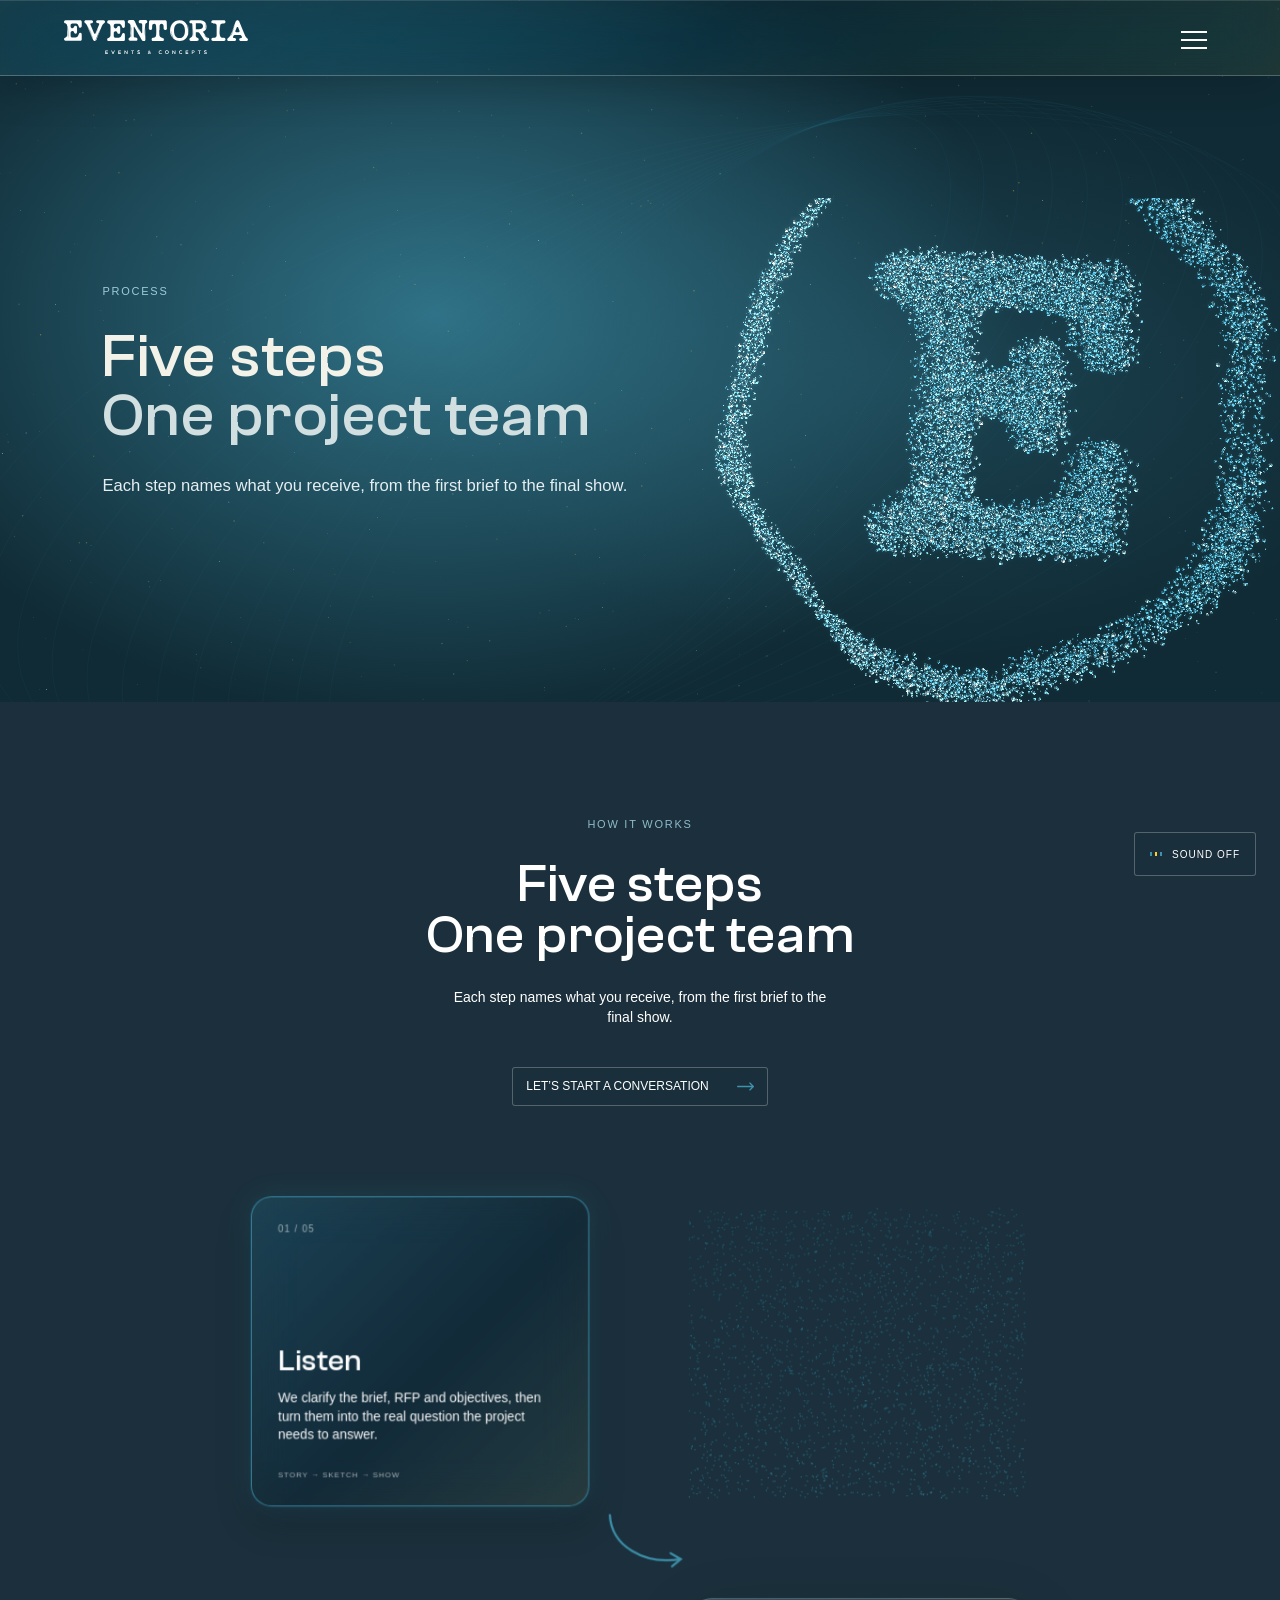
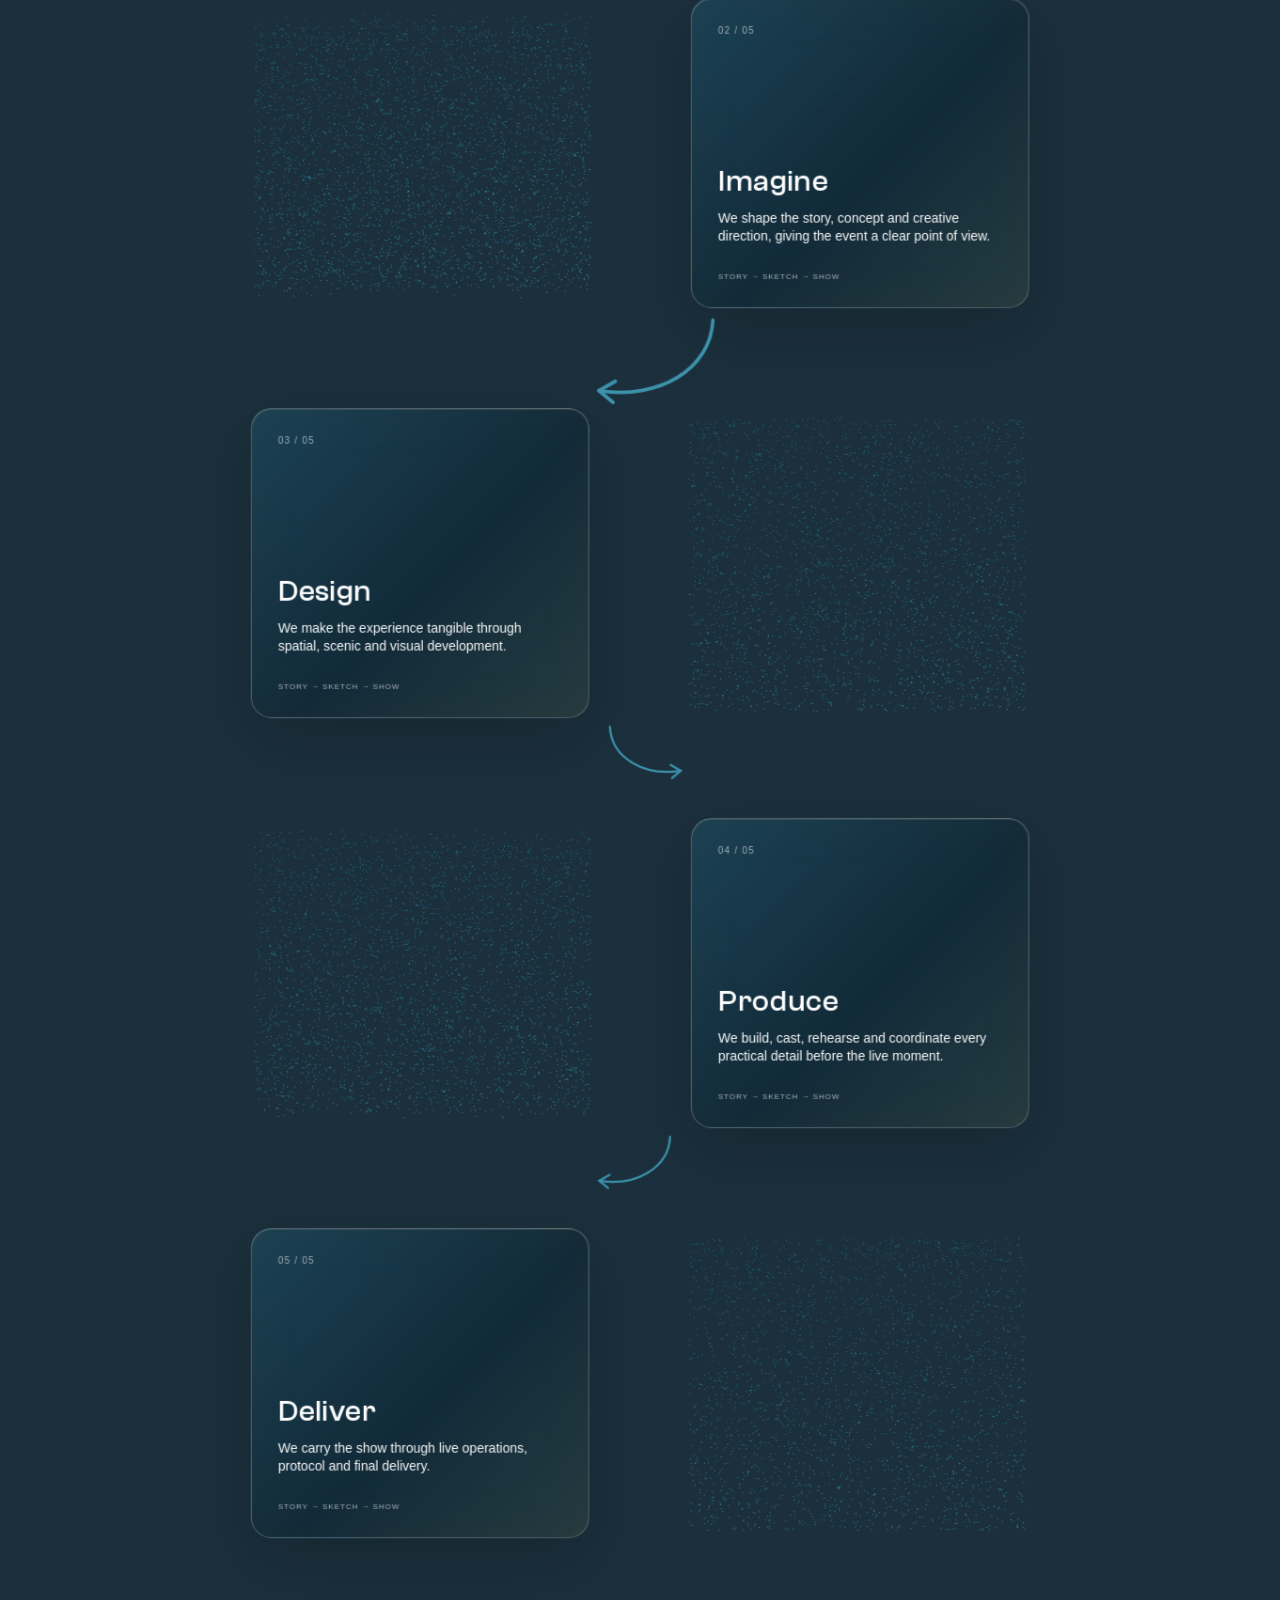
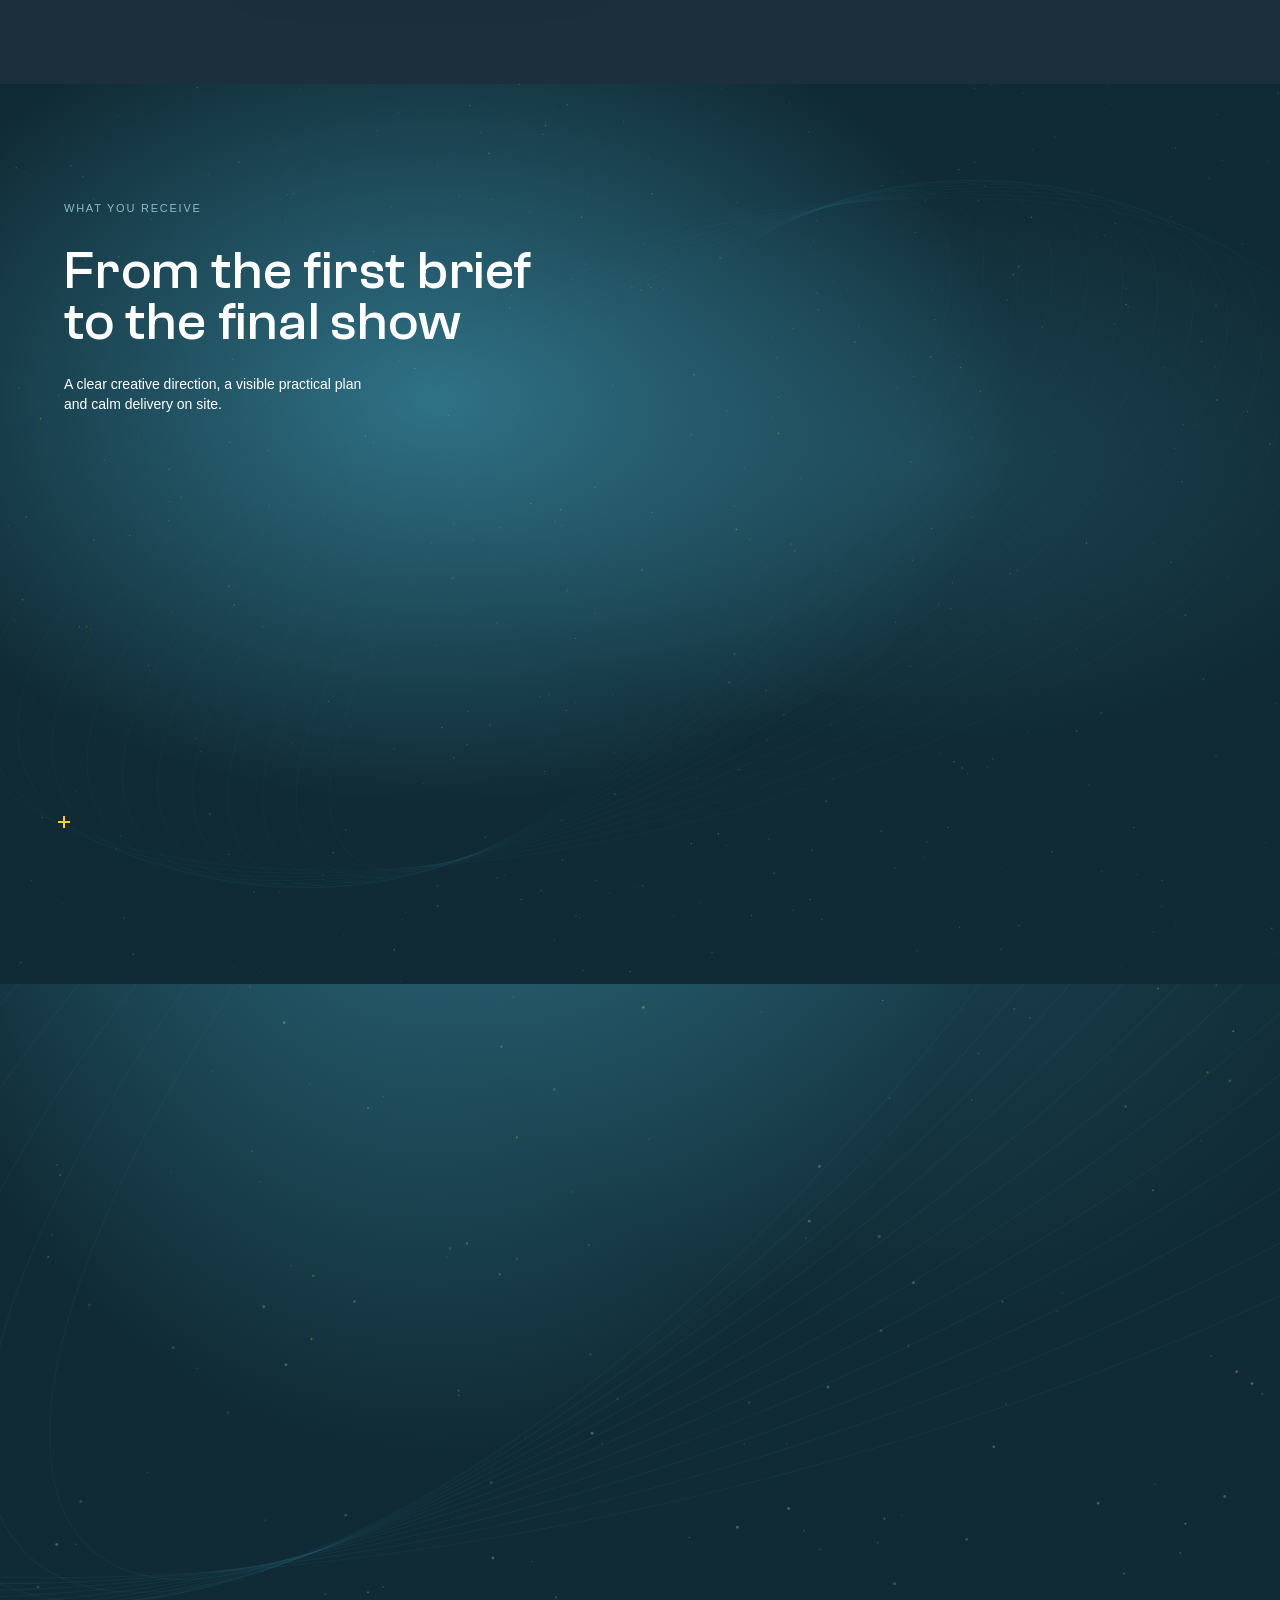
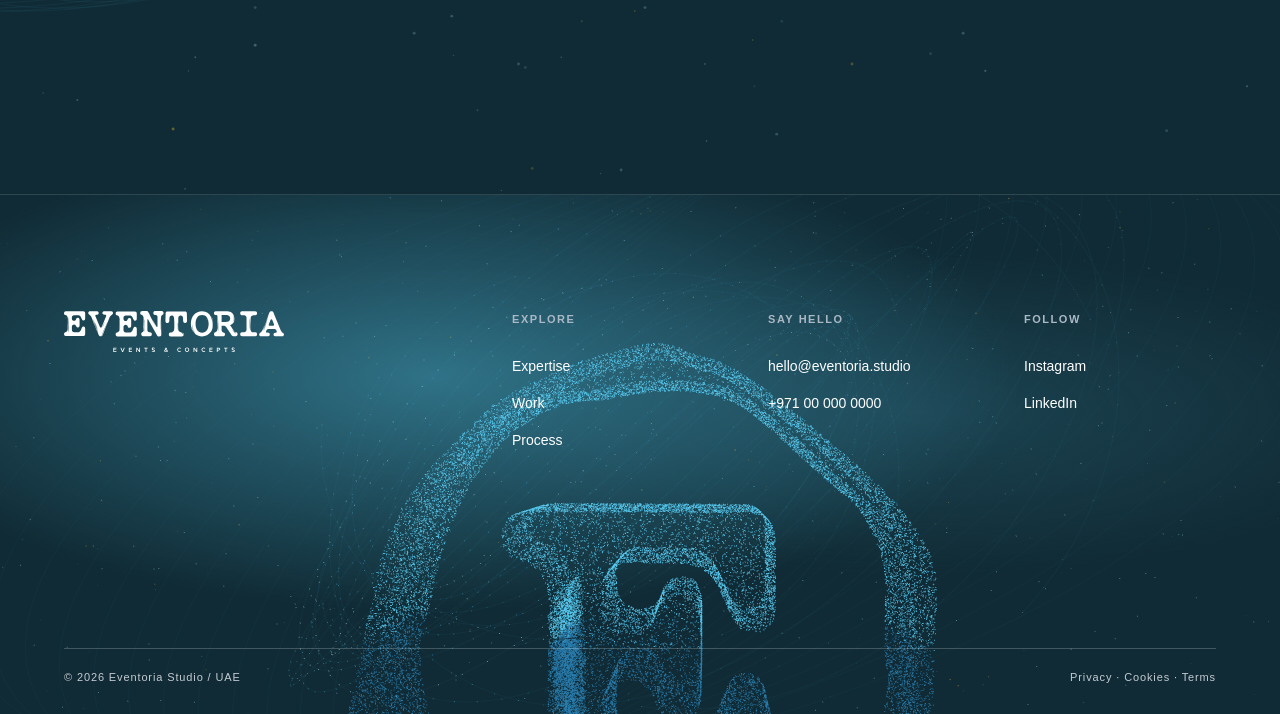
==== concept-b/Process.html @ d647ffb6 "Publish Eventoria Concept B with interactive Process particles" ====
<!doctype html>
<html lang="en">
<head>
<meta charset="utf-8"><meta name="viewport" content="width=device-width,initial-scale=1,viewport-fit=cover">
<meta name="theme-color" content="#102b35"><title>Process — Eventoria</title>
<link rel="icon" href="assets/eventoria-logo.svg"><link rel="stylesheet" href="styles.css?v=process-particles-13"><link rel="stylesheet" href="typography.css?v=55"><link rel="stylesheet" href="core.css?v=80"><link rel="stylesheet" href="responsive.css?v=80">
</head>
<body class="process-page">
<header class="sticky-header is-visible" aria-label="Site header"><a class="process-header-brand" href="index.html" aria-label="Eventoria home"><img src="assets/eventoria-wordmark.svg" alt="Eventoria — Events &amp; Concepts"></a><button class="menu-toggle" type="button" aria-expanded="false" aria-controls="full-menu" aria-label="Open menu"><span class="menu-icon" aria-hidden="true"><i></i><i></i><i></i></span></button></header>
<div class="full-menu" id="full-menu" role="dialog" aria-modal="true" aria-label="Main navigation" inert><nav class="menu-list" aria-label="Main navigation"><a href="Work.html">Work <span>◆</span></a><a href="Expertise.html">Expertise <span>◆</span></a><a href="Process.html" aria-current="page">Process <span>◆</span></a><a href="About.html">About <span>◆</span></a></nav><a class="menu-contact" href="Contact.html">Start an enquiry</a><span class="menu-signoff">EVENTORIA / EVENTS &amp; CONCEPTS</span></div>
<main>
<section class="process-page-hero" aria-labelledby="process-page-title"><canvas id="field" aria-hidden="true"></canvas><div class="process-page-hero-inner"><p class="process-page-eyebrow">PROCESS</p><h1 id="process-page-title">Five steps.<br><em>One project team.</em></h1><p class="process-page-lead">Each step names what you receive, from the first brief to the final show.</p></div></section>
<section class="process-page-steps process-section" id="process" aria-labelledby="process-title"><div class="process-stage"><div class="process-overlay" aria-hidden="true"></div><header class="process-intro"><p class="process-eyebrow">HOW IT WORKS</p><h2 id="process-title">Five steps.<br>One project team.</h2><p class="process-description">Each step names what you receive, from the first brief to the final show.</p><a href="index.html#contact">Let’s start a conversation <span aria-hidden="true">↗</span></a></header><ol class="process-cards"><li class="process-card"><div class="process-card-top"><span class="process-symbol process-symbol--listen" aria-hidden="true"></span><span class="process-number">01 / 05</span></div><h3>Listen</h3><p>We clarify the brief, RFP and objectives, then turn them into the real question the project needs to answer.</p><span class="process-card-foot">STORY → SKETCH → SHOW</span></li><li class="process-card"><div class="process-card-top"><span class="process-symbol process-symbol--imagine" aria-hidden="true"></span><span class="process-number">02 / 05</span></div><h3>Imagine</h3><p>We shape the story, concept and creative direction, giving the event a clear point of view.</p><span class="process-card-foot">STORY → SKETCH → SHOW</span></li><li class="process-card"><div class="process-card-top"><span class="process-symbol process-symbol--design" aria-hidden="true"></span><span class="process-number">03 / 05</span></div><h3>Design</h3><p>We make the experience tangible through spatial, scenic and visual development.</p><span class="process-card-foot">STORY → SKETCH → SHOW</span></li><li class="process-card"><div class="process-card-top"><span class="process-symbol process-symbol--produce" aria-hidden="true"></span><span class="process-number">04 / 05</span></div><h3>Produce</h3><p>We build, cast, rehearse and coordinate every practical detail before the live moment.</p><span class="process-card-foot">STORY → SKETCH → SHOW</span></li><li class="process-card"><div class="process-card-top"><span class="process-symbol process-symbol--deliver" aria-hidden="true"></span><span class="process-number">05 / 05</span></div><h3>Deliver</h3><p>We carry the show through live operations, protocol and final delivery.</p><span class="process-card-foot">STORY → SKETCH → SHOW</span></li></ol><div class="process-progress" aria-hidden="true"><span></span></div></div></section>
<section class="receive-section" id="deliverables" aria-labelledby="receive-title"><div class="receive-stage"><header class="receive-header"><p class="receive-label">WHAT YOU RECEIVE</p><div><h2 id="receive-title">From the first brief<br>to the final show.</h2><p class="receive-summary">A clear creative direction, a visible practical plan<br>and calm delivery on site.</p></div></header><ol class="receive-steps"><li class="receive-step"><p class="receive-number">STEP — 01 <span>DIRECTION</span></p><h3><span class="receive-icon receive-icon--direction" aria-hidden="true"></span>Clear creative direction</h3><p class="receive-copy">Every decision has a reason, rooted in the occasion and the audience.</p><div class="receive-line" aria-hidden="true"><span class="receive-start">+</span><span class="receive-rule"></span><span class="receive-follow">+</span></div></li><li class="receive-step"><p class="receive-number">STEP — 02 <span>PRODUCTION PLAN</span></p><h3><span class="receive-icon receive-icon--plan" aria-hidden="true"></span>Visible practical plan</h3><p class="receive-copy">The creative and operational details stay connected, from sketch to show.</p><div class="receive-line" aria-hidden="true"><span class="receive-start">+</span><span class="receive-rule"></span><span class="receive-follow">+</span></div></li><li class="receive-step"><p class="receive-number">STEP — 03 <span>LIVE DELIVERY</span></p><h3><span class="receive-icon receive-icon--delivery" aria-hidden="true"></span>Calm on-site delivery</h3><p class="receive-copy">One team carries the work through the live moment and final cue.</p><div class="receive-line" aria-hidden="true"><span class="receive-start">+</span><span class="receive-rule"></span><span class="receive-follow">+</span></div></li></ol></div></section>
</main>
<footer class="site-footer process-page-footer" id="footer"><div class="footer-scene" aria-hidden="true"></div><div class="footer-grid"><a class="footer-brand" href="index.html" aria-label="Eventoria home"><img src="assets/eventoria-wordmark.svg" alt="Eventoria — Events &amp; Concepts"></a><div class="footer-column"><h2>EXPLORE</h2><a href="Expertise.html">Expertise</a><a href="Work.html">Work</a><a href="Process.html" aria-current="page">Process</a></div><div class="footer-column"><h2>SAY HELLO</h2><a href="mailto:hello@eventoria.studio">hello@eventoria.studio</a><span>+971 00 000 0000</span></div><div class="footer-column"><h2>FOLLOW</h2><span>Instagram ↗</span><span>LinkedIn ↗</span></div></div><div class="footer-bottom"><span>© 2026 Eventoria Studio / UAE</span><span>Privacy · Cookies · Terms</span></div></footer>
<script src="script.js?v=process-1"></script><script src="hero.js?v=inner-banner-3"></script><script type="module" src="report.js?v=20261112-0927"></script><script src="receive.js?v=process-page-1"></script><script src="contact-dropdown.js?v=4"></script>
<button class="sound-toggle" type="button" aria-pressed="false" aria-label="Turn sound on"><span class="sound-bars" aria-hidden="true"><i></i><i></i><i></i></span><span class="sound-label">SOUND OFF</span></button>
<audio id="ambient-audio" src="assets/audio/emotion-main.mp3" loop preload="none"></audio>
<script src="audio.js?v=inner-20261102-1"></script>
<script src="process.js?v=timeline-1"></script><script src="process-particles.js?v=6"></script>
<script src="banner-titles.js?v=1"></script>
</body></html>
---- concept-b/styles.css ----
*{box-sizing:border-box}html,body{margin:0;background:#000;color:#eeefeb}body{font-family:'Courier New',monospace}.hero{height:100svh;min-height:580px;position:relative;overflow:hidden;background:#000}#field{position:absolute;inset:0;width:100%;height:100%;pointer-events:none}.identity{position:absolute;left:0;right:0;top:50%;transform:translateY(-50%);text-align:center;pointer-events:none}h1{margin:0;line-height:0}h1 img{width:min(76vw,1050px);height:auto;max-width:90vw;object-fit:contain} .identity p{margin:44px 20px 0;font-size:12px;font-weight:400;letter-spacing:.38em;color:#a9adab}.hero-bottom{position:absolute;bottom:7%;left:0;right:0;text-align:center}nav{display:flex;gap:10px;justify-content:center}nav a{border:1px solid #363b3c;border-radius:3px;padding:11px 14px;font-size:10px;line-height:1.2;color:#999c9b;text-decoration:none;transition:border-color .2s,color .2s,background .2s}nav a span{margin-left:8px}nav a:hover,nav a:focus-visible{border-color:#56bec6;color:#f4fffe;background:#0b1e20;outline:none}.proof{font-size:10px;color:#888d8d;margin:23px 0 8px}.cursor{animation:blink 1.2s step-end infinite}.scroll{display:inline-block;font:28px/1 monospace;color:#45c4d2;text-decoration:none;animation:down 2s ease-in-out infinite}@keyframes blink{50%{opacity:0}}@keyframes down{50%{transform:translateY(5px)}}@media(max-width:600px){.hero{min-height:550px}.identity{top:45%}.identity p{font-size:9px;letter-spacing:.25em;margin-top:32px}.hero-bottom{bottom:9%}nav{gap:8px}nav a{font-size:9px;padding:11px 10px}.proof{font-size:9px}}@media(prefers-reduced-motion:reduce){.cursor,.scroll{animation:none}}

/* Stage the identity and controls after the particle mark begins to assemble. */
body:not(.is-ready) .identity,body:not(.is-ready) .hero-bottom{opacity:0}
.is-ready h1 img{animation:logo-reveal 1.1s .35s cubic-bezier(.22,1,.36,1) both}
.is-ready .identity p{animation:copy-reveal .65s 1s ease both}
.is-ready .hero-bottom nav{animation:copy-reveal .65s 1.3s ease both}
.is-ready .proof{animation:copy-reveal .65s 1.5s ease both}
.is-ready .scroll{opacity:0;animation:copy-reveal .55s 1.65s ease forwards,down 2s 2.2s ease-in-out infinite}
@keyframes logo-reveal{from{opacity:0;filter:blur(14px);transform:translateY(28px) scale(.94);clip-path:inset(0 0 100% 0)}to{opacity:1;filter:blur(0);transform:translateY(0) scale(1);clip-path:inset(0)}}
@keyframes copy-reveal{from{opacity:0;transform:translateY(14px)}to{opacity:1;transform:translateY(0)}}
@media(prefers-reduced-motion:reduce){.is-ready h1 img,.is-ready .identity p,.is-ready .hero-bottom nav,.is-ready .proof,.is-ready .scroll{animation:none;opacity:1}}

/* Separate vector layers retain the original lockup and reveal in sequence. */
.brand-lockup{position:relative;width:min(76vw,1050px);max-width:90vw;aspect-ratio:157.99 / 28.99;margin:0 auto}
.brand-lockup img{position:absolute;inset:0;width:100%;height:100%;max-width:none}
.is-ready .brand-name{animation:logo-reveal 1.1s 3.2s cubic-bezier(.22,1,.36,1) both}
.is-ready .brand-tagline{animation:copy-reveal .75s 4.5s ease both}
@media(prefers-reduced-motion:reduce){.is-ready .brand-name,.is-ready .brand-tagline{animation:none;opacity:1}}

html{scroll-behavior:smooth}body{isolation:isolate}#field{position:fixed;z-index:-1;height:100svh}.hero{background:transparent}
.about-section{position:relative;min-height:100svh;padding:clamp(72px,10vh,130px) max(6vw,24px) 48px;isolation:isolate;scroll-margin-top:0}
.about-section::before{content:'';position:absolute;inset:0;z-index:-1;background:linear-gradient(90deg,rgba(0,0,0,.72),rgba(0,0,0,.38) 70%,rgba(0,0,0,.25))}
.about-content{max-width:1180px;margin:0 auto}.about-eyebrow{font:11px/1.5 'Courier New',monospace;color:#3e92ac;letter-spacing:.2em;margin:0 0 24px}
.about-section h2{font:600 clamp(48px,6.2vw,100px)/1.02 Arial,sans-serif;letter-spacing:-.055em;margin:0 0 28px;color:#fff}.about-emphasis{color:rgb(var(--reveal-tone,125),var(--reveal-tone,125),var(--reveal-tone,125))}
.about-description{max-width:660px;color:#b4b4b4;font:clamp(14px,1.25vw,19px)/1.6 'Courier New',monospace;margin:0 0 28px}
.about-actions{display:flex;flex-wrap:wrap;gap:12px;margin-bottom:48px}.about-actions a{display:inline-flex;gap:24px;align-items:center;border:1px solid #454545;border-radius:3px;color:#fff;text-decoration:none;font:12px/1.3 'Courier New',monospace;padding:14px 18px}.about-actions a:first-child{background:#3e92ac;border-color:#3e92ac}.about-actions a:hover,.about-actions a:focus-visible{border-color:#ffcc33;outline:2px solid #ffcc33;outline-offset:3px}
.about-details{display:grid;grid-template-columns:repeat(3,1fr);max-width:980px;border-top:1px solid #ffffff26;padding-top:25px;margin:0;gap:24px}.about-details dt{color:#3e92ac;font:10px/1.5 'Courier New',monospace;letter-spacing:.18em;margin-bottom:12px}.about-details dd{margin:0;color:#fff;font:500 clamp(17px,1.65vw,26px)/1.2 Arial,sans-serif}.about-details div:first-child dd::before{content:'';display:inline-block;width:6px;height:6px;background:#ffcc33;border-radius:50%;margin-right:10px;vertical-align:middle}.about-footnote{max-width:980px;display:flex;justify-content:space-between;gap:24px;margin-top:44px;color:#858585;font:10px/1.5 'Courier New',monospace;letter-spacing:.15em}
.about-content{opacity:0;transform:translateY(30px);transition:opacity .8s ease,transform 1s cubic-bezier(.22,1,.36,1)}.about-section.is-visible .about-content{opacity:1;transform:none}
@media(max-width:600px){.about-section{padding-top:72px;padding-bottom:40px}.about-section h2{font-size:clamp(42px,10.8vw,64px)}.about-description{font-size:14px}.about-details{grid-template-columns:1fr;gap:24px}.about-actions{margin-bottom:36px}.about-footnote{font-size:9px;letter-spacing:.06em}}
@media(prefers-reduced-motion:reduce){html{scroll-behavior:auto}.about-content{opacity:1;transform:none;transition:none}}

/* Reference transition: section glide, repeatable staged entrances, fixed particle field. */
html{scroll-behavior:auto}.about-content{opacity:1;transform:none;transition:none}.about-emphasis{color:rgba(255,255,255,.45)}
.about-intro{opacity:0;transform:translateY(18px);transition:opacity .7s cubic-bezier(.22,1,.36,1),transform .7s cubic-bezier(.22,1,.36,1)}
.about-details{opacity:0;transform:translateY(16px);transition:opacity .6s .12s cubic-bezier(.22,1,.36,1),transform .6s .12s cubic-bezier(.22,1,.36,1)}
.about-intro.is-in-view,.about-details.is-in-view{opacity:1;transform:none}
@media(prefers-reduced-motion:reduce){.about-intro,.about-details{opacity:1;transform:none;transition:none}.identity{filter:none!important}}

@font-face{font-family:Clash;src:url('assets/ClashGrotesk-Regular.ttf') format('truetype');font-weight:400;font-display:swap}
.approach-section{position:relative;z-index:1;background:#0e0e0d;color:#fafafa;padding:100px 24px 140px;overflow:hidden;font-family:Clash,Arial,sans-serif}
.approach-section::before{content:'';position:absolute;top:0;left:50%;height:600px;width:1px;background:#ffffff1c;pointer-events:none}
.approach-heading{position:relative;text-align:center;max-width:1000px;margin:0 auto 46px}.approach-eyebrow{font:10px/1.5 'Courier New',monospace;letter-spacing:.2em;color:#a5a5a5;margin:0 0 34px}.approach-heading h2{font:400 clamp(50px,6vw,110px)/1.02 Clash,Arial,sans-serif;letter-spacing:-.04em;margin:0 auto 30px}.approach-lead{max-width:780px;margin:0 auto;font:400 clamp(16px,1.35vw,21px)/1.5 Clash,Arial,sans-serif}.approach-cross{position:absolute;top:40%;font:14px/1 monospace}.approach-cross-left{left:0}.approach-cross-right{right:0}
.approach-visual{position:relative;width:min(100%,780px);margin:0 auto;overflow:hidden;background:#161616}.approach-visual img{display:block;width:100%;height:auto;aspect-ratio:1/1;object-fit:cover;object-position:center;transform:scale(1.04);transition:transform 1.4s cubic-bezier(.22,1,.36,1)}.approach-visual.is-in-view img{transform:scale(1)}
.approach-caption{position:relative;max-width:780px;margin:24px auto 0}.approach-caption p{max-width:580px;font:400 clamp(19px,1.65vw,26px)/1.35 Clash,Arial,sans-serif;margin:0 0 30px}.approach-caption a{display:inline-flex;gap:40px;align-items:center;border:1px solid #747474;padding:14px 20px;color:#fff;text-decoration:none;font:13px/1.3 Clash,Arial,sans-serif;transition:background .2s,border-color .2s}.approach-caption a:hover,.approach-caption a:focus-visible{background:#3e92ac;border-color:#3e92ac;outline-offset:4px}
.approach-reveal{opacity:0;translate:0 24px;transition:opacity .8s ease,translate 1s cubic-bezier(.22,1,.36,1)}.approach-reveal.is-in-view{opacity:1;translate:0 0}
@media(max-width:600px){.approach-section{padding:72px 22px 90px}.approach-heading h2{font-size:clamp(42px,9vw,58px)}.approach-cross{display:none}.approach-eyebrow{font-size:9px}.approach-visual img{aspect-ratio:4/5}.approach-caption p{font-size:20px}.approach-heading{margin-bottom:32px}}
@media(prefers-reduced-motion:reduce){.approach-reveal{opacity:1;translate:none;transition:none}.approach-visual img{transform:none;transition:none}}

/* Scroll-led disciplines, with a growing image aperture on entry. */
.expertise-section{position:relative;z-index:1;background:#f4f3df;color:#101b25;padding:110px 5vw 32px;font-family:Clash,Arial,sans-serif}
.expertise-heading{text-align:center;max-width:1000px;margin:auto;opacity:0;transform:translateY(35px);transition:opacity .8s,transform 1s cubic-bezier(.22,1,.36,1)}
.expertise-heading.is-visible{opacity:1;transform:none}
.expertise-heading>p:first-child{font:11px monospace;letter-spacing:.16em;margin:0 0 22px}
.expertise-heading h2{font:500 clamp(44px,4.4vw,76px)/1.02 Clash,Arial,sans-serif;letter-spacing:-.045em;margin:0}
.expertise-summary{font:16px/1.5 Arial,sans-serif;margin:26px 0 0}
.expertise-track{height:340vh;position:relative}
.expertise-sticky{height:100vh;position:sticky;top:0;display:grid;grid-template-columns:1fr 2.15fr 1.15fr;gap:5vw;align-items:center;max-width:1600px;margin:auto;padding:70px 0;box-sizing:border-box}
.expertise-nav{display:flex;flex-direction:column;align-items:flex-start;padding-left:32px;gap:0}
.expertise-nav button{position:relative;border:0;background:none;padding:8px 0;color:inherit;opacity:.3;font:500 clamp(20px,1.6vw,28px)/1.15 Clash,Arial,sans-serif;text-align:left;cursor:pointer;transition:opacity .3s,transform .8s;transform:translateY(22px)}
.expertise-nav button[aria-pressed="true"],.expertise-nav button:hover{opacity:1}
.expertise-nav button[aria-pressed="true"]:before{content:'';width:9px;height:9px;border-radius:50%;background:currentColor;position:absolute;left:-26px;top:50%;transform:translateY(-50%)}
.expertise-nav button:focus-visible{outline:2px solid #3e92ac;outline-offset:5px}
.expertise-images{height:100%;max-height:calc(100vh - 140px);width:100%;border-radius:16px;overflow:hidden;position:relative;transform:scale(var(--image-scale,.3));will-change:transform}
.expertise-images img{position:absolute;inset:0;width:100%;height:100%;object-fit:cover;opacity:0}
.expertise-images img:first-child{transform:scale(var(--image-inverse,3.3333))}
.expertise-images img.is-active{opacity:1}
.expertise-details{display:grid;align-items:center;opacity:0;transition:opacity .7s}
.expertise-panel{grid-area:1/1;visibility:hidden;pointer-events:none}
.expertise-panel.is-active{visibility:visible;pointer-events:auto}
.discipline-number{display:block;font:11px monospace;letter-spacing:.1em;margin-bottom:20px}
.expertise-panel h3{font:500 clamp(25px,2.1vw,36px)/1.08 Clash,Arial,sans-serif;letter-spacing:-.025em;margin:0 0 20px}
.expertise-panel p{font:15px/1.45 Arial,sans-serif;margin:0}
.expertise-panel ul{list-style:none;padding:0;margin:28px 0 0;font:12px/1.5 Arial,sans-serif}
.expertise-panel li{padding:12px 0;border-top:1px solid #ffcc33}
.expertise-panel li:last-child{border-bottom:1px solid #ffcc33}
.expertise-sticky.is-entered .expertise-nav button{transform:none}
.expertise-sticky.is-entered .expertise-details{opacity:1}
.expertise-sticky.is-entered .expertise-panel.is-active{animation:discipline-enter .7s cubic-bezier(.22,1,.36,1) both}
@keyframes discipline-enter{from{opacity:0;transform:translateY(24px)}to{opacity:1;transform:none}}
@media(max-width:760px){.expertise-section{padding:70px 22px 20px}.expertise-summary br{display:none}.expertise-summary{font-size:14px}.expertise-track{height:280svh}.expertise-sticky{height:100svh;padding:25px 0;grid-template-columns:1fr 1.9fr;grid-template-rows:minmax(200px,43svh) 1fr;gap:24px 20px;align-content:center}.expertise-images{grid-column:1/-1;grid-row:1;max-height:43svh;width:78%;justify-self:center}.expertise-nav{grid-column:1;grid-row:2;padding-left:15px;align-self:start}.expertise-nav button{font-size:19px;padding:8px 0}.expertise-nav button[aria-pressed="true"]:before{left:-15px;width:6px;height:6px}.expertise-details{grid-column:2;grid-row:2;align-self:start}.discipline-number{margin-bottom:10px;font-size:9px}.expertise-panel h3{font-size:23px;margin-bottom:12px}.expertise-panel p{font-size:12px}.expertise-panel ul{font-size:10px;margin-top:14px}.expertise-panel li{padding:7px 0}}
@media(prefers-reduced-motion:reduce){.expertise-heading,.expertise-nav button,.expertise-details{transition:none}.expertise-sticky.is-entered .expertise-panel.is-active{animation:none}.expertise-images,.expertise-images img:first-child{transform:none}}

/* Standalone Expertise page. */
.expertise-page{background:#102b35;color:#f5f5f0;font-family:Clash,Arial,sans-serif}
.expertise-page .sticky-header{opacity:1;pointer-events:auto;transform:none;background:linear-gradient(135deg,rgba(62,146,172,.18),rgba(16,29,36,.28) 55%,rgba(255,204,51,.07));border-bottom:1px solid rgba(255,255,255,.24)}
.expertise-page .expertise-page-hero-copy{z-index:1}
.expertise-header-brand{position:absolute;left:5vw;top:20px;width:184px;line-height:0}
.expertise-header-brand img{display:block;width:100%;height:auto;filter:brightness(0) invert(1)}
.expertise-header-links{display:flex;align-items:center;gap:28px;height:100%;margin-left:calc(5vw + 210px)}
.expertise-header-links a{color:#fff;text-decoration:none;font:12px/1 Arial,sans-serif;letter-spacing:.08em;text-transform:uppercase;opacity:.78;transition:opacity .2s,color .2s}
.expertise-header-links a:hover,.expertise-header-links a:focus-visible,.expertise-header-links a[aria-current="page"]{color:#ffcc33;opacity:1}
.expertise-header-links a:focus-visible{outline:2px solid #ffcc33;outline-offset:5px}
.expertise-page-hero{position:relative;min-height:100svh;padding:calc(var(--section-clearance) + 9vh) 8vw 10vh;display:flex;align-items:center;overflow:hidden;background:linear-gradient(110deg,rgba(16,43,53,.96),rgba(16,43,53,.58)),url('assets/brand-atmosphere.svg') center/cover no-repeat}
body.expertise-page #field{position:absolute!important;inset:0!important;z-index:1!important;width:100%!important;height:100%!important;display:block!important;pointer-events:none;mix-blend-mode:normal}
body.about-page .about-beliefs-process #beliefs-field{position:absolute;inset:0;z-index:0;width:100%;height:100%;display:block;pointer-events:none}
body.about-page .about-beliefs-process .process-stage{z-index:1}
.about-page-hero .report-scene,.process-page-hero .report-scene,.work-hero .report-scene,.contact-page-hero .report-scene{position:absolute;inset:0;z-index:1;pointer-events:none}
.expertise-page-hero::after{content:'';position:absolute;inset:0;background:linear-gradient(90deg,#102b35ee,transparent 90%);pointer-events:none}
.expertise-page-hero-copy{position:relative;z-index:2;width:min(100%,780px);text-align:left}
.expertise-page-eyebrow{font:10px/1.5 monospace;letter-spacing:.18em;color:#a6bec6;margin:0 0 26px}
.expertise-page-hero h1{font:500 clamp(52px,8vw,128px)/.94 Clash,Arial,sans-serif;letter-spacing:.015em;margin:0 0 30px}
.expertise-page-hero h1 em,.expertise-page-intro h2 em,.expertise-page-close h2 em{color:#ffcc33;font-style:normal}
.expertise-page-lead{max-width:590px;margin:0;color:#e5eef0;font:400 clamp(16px,1.3vw,21px)/1.5 Arial,sans-serif}
.expertise-page-button:hover,.expertise-page-button:focus-visible{background:#3e92ac;border-color:#3e92ac;outline-offset:5px}
.expertise-page-intro{background:#0e0e0d;padding:130px 8vw 110px;text-align:center}
.expertise-page-intro h2,.expertise-page-close h2{font:400 clamp(48px,6.2vw,100px)/.98 Clash,Arial,sans-serif;letter-spacing:-.05em;margin:0}
.expertise-page-intro>p:last-child{max-width:600px;margin:32px auto 0;color:#c9cfce;font:400 clamp(16px,1.3vw,20px)/1.5 Arial,sans-serif}
.expertise-page-disciplines{padding-top:110px}
.expertise-page-disciplines .expertise-track{height:330vh}
.expertise-page-disciplines{position:relative;isolation:isolate;background:#102b35 url('assets/brand-atmosphere.svg') center/cover fixed;color:#f5f5f0}
.expertise-particle-field{position:absolute;inset:0;z-index:-1;width:100%;height:100%;pointer-events:none;opacity:.9}
.expertise-page-disciplines .expertise-heading{margin-bottom:70px}
.expertise-card-grid{display:grid;grid-template-columns:1fr;gap:24px;max-width:1500px;margin:0 auto}
.expertise-content-card{display:grid;grid-template-columns:minmax(0,1.1fr) minmax(0,.9fr);gap:28px;min-height:500px;padding:24px;border:1px solid rgba(255,255,255,.16);border-radius:20px;overflow:hidden;background:linear-gradient(135deg,rgba(62,146,172,.22),rgba(16,29,36,.34) 55%,rgba(255,204,51,.08));box-shadow:inset 0 1px 0 rgba(255,255,255,.1),0 24px 70px rgba(0,0,0,.18)}
.expertise-content-card:nth-child(2){background:linear-gradient(135deg,rgba(141,181,160,.22),rgba(16,29,36,.34) 55%,rgba(62,146,172,.08))}.expertise-content-card:nth-child(3){background:linear-gradient(135deg,rgba(255,204,51,.18),rgba(16,29,36,.34) 55%,rgba(62,146,172,.08))}
.expertise-content-card img{grid-column:1;grid-row:1;width:100%;height:100%;min-height:300px;object-fit:cover;border-radius:12px;transition:transform .45s ease,filter .45s ease}.expertise-content-card:hover img{transform:scale(1.02);filter:brightness(1.05)}.expertise-content-card div{grid-column:2;grid-row:1;display:flex;flex-direction:column;justify-content:flex-start;padding-top:60px}.expertise-content-card span{font-size:clamp(16px,1.1vw,18px)!important;font-weight:400!important;line-height:1.15!important;letter-spacing:0!important;font-stretch:normal!important;font-variant:normal!important;color:#f5f5f0;margin-bottom:22px}.expertise-content-card h3{font:500 clamp(25px,2.1vw,36px)/1.08 Clash,Arial,sans-serif;color:#f5f5f0;margin:0 0 18px}.expertise-content-card p{font:15px/1.45 Arial,sans-serif;margin:0;color:#d1dfe1}.expertise-content-card ul{width:88%;list-style:none;padding:0;margin:76px 0 0;font:12px/1.5 Arial,sans-serif}.expertise-content-card li{padding:10px 0;border-top:1px solid #ffcc33}.expertise-content-card li:last-child{border-bottom:1px solid #ffcc33}
.expertise-page-close{background:#3e92ac;color:#fff;padding:130px 8vw 150px;text-align:center}
.expertise-page-close .expertise-page-eyebrow{color:#fff}
.expertise-page-close>p:not(.expertise-page-eyebrow){max-width:500px;margin:30px auto 0;font:16px/1.5 Arial,sans-serif}
.expertise-page-button{display:inline-flex;align-items:center;justify-content:space-between;gap:28px;min-height:44px;margin-top:42px;padding:10px 13px;border:1px solid #fff;border-radius:0;background:#fff;color:#101010;text-decoration:none;text-transform:uppercase;font:400 12px/1.25 Helvetica,Arial,sans-serif;transition:background .2s,color .2s,border-color .2s}
.expertise-page-button::after{content:'';display:block;width:17px;height:17px;background:currentColor;-webkit-mask:url('assets/right-arrow.svg') center/contain no-repeat;mask:url('assets/right-arrow.svg') center/contain;flex-shrink:0}
.expertise-page-button span{display:none}
.expertise-page-footer{background:#102b35 url('assets/footer-logomark-background.png') center/cover no-repeat}
@media(max-width:900px){.expertise-card-grid{grid-template-columns:1fr}.expertise-content-card{grid-template-columns:minmax(180px,1fr) minmax(0,1fr)}}
@media(max-width:760px){.expertise-header-brand{left:20px;top:23px;width:155px}.expertise-header-links{display:none}.expertise-page-hero{min-height:88svh;padding:calc(var(--section-clearance) + 6vh) 20px 70px}.expertise-page-hero h1{font-size:clamp(48px,14vw,72px)}.expertise-page-intro{padding:85px 22px}.expertise-page-intro h2,.expertise-page-close h2{font-size:clamp(44px,12vw,70px)}.expertise-page-disciplines{padding-top:75px}.expertise-page-close{padding:85px 22px 105px}.expertise-card-grid{gap:18px}.expertise-content-card{grid-template-columns:1fr;min-height:0;padding:18px}.expertise-content-card div{grid-column:1;grid-row:2;padding-top:14px}.expertise-content-card img{grid-column:1;grid-row:1;min-height:260px;max-height:360px}.expertise-content-card ul{width:100%;margin-top:54px}.expertise-content-card h3{font-size:28px}}

.portfolio-section{position:relative;z-index:2;height:700vh;background:#111d30;color:#fff;font-family:Clash,Arial,sans-serif}
.portfolio-stage{position:sticky;top:0;height:100svh;min-height:580px;overflow:hidden;isolation:isolate}
.portfolio-backgrounds{position:absolute;inset:0;z-index:-2;background:#111d30}
.portfolio-backgrounds img{position:absolute;inset:-8%;width:116%;height:116%;object-fit:cover;filter:brightness(.56);will-change:opacity,transform}
.portfolio-stage:after{content:'';position:absolute;inset:0;z-index:-1;background:linear-gradient(90deg,#07132575,transparent 70%),linear-gradient(0deg,#07132599,transparent 25%);pointer-events:none}
.portfolio-header{position:absolute;left:5%;right:5%;top:7%;display:flex;justify-content:space-between;align-items:center;gap:20px}
.portfolio-header p{font:10px monospace;letter-spacing:.15em;margin:0 0 10px}
.portfolio-header h2{font-size:clamp(22px,2vw,34px);font-weight:400;letter-spacing:-.04em;margin:0}
.portfolio-header a{font:12px Arial,sans-serif;text-decoration:none;color:inherit;padding:14px 0;border-bottom:1px solid #ffffff80}
.portfolio-header a span{margin-left:20px}
.portfolio-portraits{position:absolute;left:50%;top:50%;width:24vw;max-width:460px;height:60vh;transform:translate(-50%,-50%);overflow:hidden;border-radius:18px}
.portfolio-portrait{position:absolute;inset:0;overflow:hidden;will-change:clip-path}
.portfolio-portrait img{width:100%;height:100%;object-fit:cover;will-change:transform}
.portfolio-titles{position:absolute;left:10%;top:50%;width:26%;transform:translateY(-50%);display:grid}
.portfolio-title{grid-area:1/1;opacity:0;visibility:hidden;transform:translateY(25px);transition:opacity .55s,transform .85s cubic-bezier(.22,1,.36,1),visibility .55s}
.portfolio-title.is-active{opacity:1;visibility:visible;transform:none}
.portfolio-title h3{font-size:clamp(40px,4.3vw,82px);line-height:1.08;letter-spacing:-.045em;font-weight:400;margin:0 0 18px}
.portfolio-title p{font:clamp(13px,1.15vw,20px)/1.4 Arial,sans-serif;max-width:240px;margin:0;color:#ffffffd0}
.portfolio-footer{position:absolute;left:5%;right:5%;bottom:7%;display:flex;justify-content:space-between;align-items:center;font:14px Arial,sans-serif}
.portfolio-footer nav{display:flex;gap:14px}
.portfolio-footer button{color:#fff8;background:transparent;border:0;border-bottom:1px solid transparent;padding:10px 4px;cursor:pointer;font:13px Arial,sans-serif}
.portfolio-footer button[aria-pressed=true]{color:#fff;border-color:#fff}
.portfolio-count{color:#ffffff88}.portfolio-count span{color:#fff;margin-right:8px}
.portfolio-scroll-hint{font-size:11px;letter-spacing:.08em;color:#fffc}
.portfolio-credits{position:absolute;right:5%;bottom:2.5%;font:9px Arial,sans-serif}
.portfolio-credits a{color:#ffffffa0;text-decoration:none}
.portfolio-stage a:focus-visible,.portfolio-stage button:focus-visible{outline:2px solid white;outline-offset:6px}
@media(max-width:760px){.portfolio-stage{min-height:620px}.portfolio-header{top:5%;align-items:flex-start}.portfolio-header h2{font-size:22px;max-width:170px}.portfolio-header a{font-size:10px;max-width:130px}.portfolio-header a span{margin-left:4px}.portfolio-portraits{width:52vw;height:47svh;left:61%;top:46%}.portfolio-titles{left:7%;top:58%;width:65%;text-shadow:0 2px 20px #0008}.portfolio-title h3{font-size:48px}.portfolio-title p{max-width:210px}.portfolio-scroll-hint{display:none}.portfolio-footer{bottom:8%}.portfolio-credits{bottom:3%}}
@media(prefers-reduced-motion:reduce){.portfolio-title{transition:none;transform:none}}
/* Exo-inspired, gesture-triggered opposing image wipes. */
.portfolio-background-slide{position:absolute;inset:0;overflow:hidden;visibility:hidden;will-change:clip-path}
.portfolio-background-slide img{opacity:1!important;transform-origin:center;will-change:transform}
.portfolio-portrait{visibility:hidden}
.portfolio-title{transition:none;transform:none;transform-origin:left center}
.portfolio-title.is-active{visibility:visible}
.portfolio-count span{display:inline-block}

.process-section{position:relative;z-index:3;height:440vh;color:#f8f8f4;font-family:Clash,Arial,sans-serif}
.process-stage{position:sticky;top:0;height:100svh;overflow:hidden;isolation:isolate}
.process-overlay{position:absolute;inset:0;z-index:-1;background:linear-gradient(90deg,rgba(0,0,0,.82),rgba(0,0,0,.46) 65%,rgba(0,0,0,.62));pointer-events:none}
.process-intro{position:absolute;left:8%;top:50%;width:44%;transform:translateY(calc(-50% + var(--intro-drift,0px)))}
.process-eyebrow{font:11px monospace;letter-spacing:.16em;color:#8fbbca;margin:0 0 28px}
.process-intro h2{font-weight:400;font-size:clamp(40px,4.8vw,86px);line-height:1.03;letter-spacing:-.045em;margin:0 0 28px}
.process-description{font:clamp(15px,1.35vw,21px)/1.5 Arial,sans-serif;color:#ffffffa6;max-width:390px;margin:0}
.process-intro a{display:inline-flex;gap:24px;align-items:center;margin-top:40px;border:1px solid #ffffff50;border-radius:40px;color:#fff;text-decoration:none;font:13px Arial,sans-serif;padding:16px 22px;transition:background .2s}
.process-intro a:hover{background:#3e92ac55}
.process-cards{list-style:none;margin:0;padding:0;position:absolute;width:clamp(280px,28vw,380px);height:330px;top:50%;left:62%;transform:translate(-10%,-50%);perspective:1000px}
.process-card{position:absolute;inset:0;border:1px solid #ffffff26;border-radius:24px;padding:28px;box-shadow:0 24px 70px #0006;background:#142932;will-change:transform,opacity;display:flex;flex-direction:column}
.process-card:nth-child(2){background:#497f90}.process-card:nth-child(3){background:#d9b746;color:#121a20}.process-card:nth-child(4){background:#254d63}.process-card:nth-child(5){background:#8faaa4;color:#111b20}
.process-card-top{display:flex;justify-content:space-between;align-items:center;margin-bottom:auto}
.process-symbol{font:40px/1 Arial,sans-serif;display:grid;place-items:center;width:64px;height:64px;background:#ffffff12;border:1px solid #ffffff25;border-radius:50%}
.process-number{font:10px monospace;letter-spacing:.12em;opacity:.6}
.process-card h3{font-size:32px;font-weight:400;letter-spacing:-.03em;margin:24px 0 12px}
.process-card p{font:14px/1.5 Arial,sans-serif;margin:0;max-width:290px;opacity:.8}
.process-card-foot{font:8px monospace;letter-spacing:.12em;opacity:.45;margin-top:28px}
.process-progress{position:absolute;bottom:7%;left:8%;height:1px;width:120px;background:#ffffff30}.process-progress span{display:block;width:100%;height:100%;background:#ffcc33;transform:scaleX(var(--process-progress,0));transform-origin:left}
@media(max-width:760px){.process-section{height:440svh}.process-intro{left:7%;top:7%;width:86%;transform:none}.process-eyebrow{margin-bottom:14px}.process-intro h2{font-size:38px;margin-bottom:14px}.process-description{font-size:14px;max-width:320px}.process-intro a{margin-top:16px;padding:10px 16px;font-size:11px}.process-cards{left:50%;top:70%;width:min(76vw,310px);height:280px;transform:translate(-50%,-50%)}.process-card{padding:22px;border-radius:20px}.process-symbol{width:45px;height:45px;font-size:28px}.process-card h3{font-size:28px;margin-top:15px}.process-card p{font-size:13px}.process-card-foot{margin-top:20px}.process-progress{bottom:3%;left:7%}}
@media(prefers-reduced-motion:reduce){.process-section{height:auto;background:#070a0b}.process-stage{position:relative;height:auto;overflow:visible;padding:70px 7%}.process-intro{position:relative;inset:auto;width:auto;transform:none;margin-bottom:40px}.process-cards{position:relative;inset:auto;transform:none;width:100%;height:auto;display:grid;grid-template-columns:repeat(auto-fit,minmax(240px,1fr));gap:18px}.process-card{position:relative;inset:auto;min-height:290px;transform:none!important;opacity:1!important}.process-progress{display:none}}

.receive-section{position:relative;z-index:4;background:#0b0d0f;color:#f2f2ed;height:190vh;font-family:Clash,Arial,sans-serif}
.receive-stage{position:sticky;top:0;min-height:100svh;padding:12vh 5vw 10vh}
.receive-header{display:grid;grid-template-columns:2fr 10fr;gap:24px;margin-bottom:9vh}
.receive-label{font:11px/1.5 monospace;letter-spacing:.1em;margin:14px 0 0;color:#b8bebf}
.receive-header h2{font-size:clamp(42px,4.5vw,80px);font-weight:400;line-height:1.05;letter-spacing:-.045em;margin:0 0 24px}
.receive-summary{font:16px/1.45 Arial,sans-serif;color:#898e91;margin:0}
.receive-steps{display:grid;grid-template-columns:repeat(3,1fr);margin:0;padding:0;list-style:none;width:100%}
.receive-step{position:relative;padding:0 30px 65px 0}
.receive-number{font:11px/1.6 Arial,sans-serif;margin:0 0 42px;color:#e5e7e7}
.receive-number span{display:block;font:9px monospace;letter-spacing:.08em;color:#777e83;margin-top:8px}
.receive-step h3{font-size:clamp(24px,2.2vw,38px);font-weight:400;line-height:1.1;letter-spacing:-.03em;margin:0 0 24px;max-width:270px}
.receive-copy{font:15px/1.45 Arial,sans-serif;color:#9a9fa2;margin:0;max-width:280px}
.receive-number,.receive-step h3,.receive-copy{will-change:transform,opacity}
.receive-line{position:absolute;bottom:0;left:0;width:100%;height:16px}
.receive-rule{position:absolute;top:50%;left:0;right:0;height:1px;background:#727a80;transform:scaleX(var(--line-progress,0));transform-origin:left}
.receive-start,.receive-follow{position:absolute;left:0;top:50%;font:22px/1 Arial,sans-serif;color:#c2c8cc;transform:translate(-50%,-50%)}
.receive-follow{left:calc(var(--line-progress,0)*100%);transform:translate(-50%,-50%) rotate(calc(var(--line-progress,0)*720deg))}
@media(max-width:760px){.receive-section{height:auto}.receive-stage{position:relative;padding:80px 7%}.receive-header{display:block;margin-bottom:56px}.receive-label{margin:0 0 24px}.receive-header h2{font-size:42px}.receive-summary{font-size:14px}.receive-summary br{display:none}.receive-steps{width:auto;margin:0;grid-template-columns:1fr;gap:40px}.receive-step{padding:0 0 40px}.receive-number{margin-bottom:20px}.receive-step h3{font-size:30px;max-width:none;margin-bottom:16px}.receive-copy{max-width:400px}.receive-line{width:100%}}
@media(prefers-reduced-motion:reduce){.receive-section{height:auto}.receive-stage{position:relative}.receive-number,.receive-step h3,.receive-copy{opacity:1!important;transform:none!important}.receive-line{--line-progress:1!important}}

.clients-section{position:relative;z-index:5;background:#0e0e0d;color:#fafafa;isolation:isolate;overflow:hidden;padding:100px 0 50px;font-family:Clash,Arial,sans-serif}
.clients-section:before{content:'';position:absolute;z-index:-1;top:0;bottom:0;left:50%;width:1px;background:#ffffff22}
.clients-heading{text-align:center}
.clients-eyebrow{font:10px monospace;letter-spacing:.18em;color:#8b8b87;margin:0 0 40px}
.clients-heading h2{font-size:clamp(64px,9.5vw,180px);line-height:.98;letter-spacing:-.045em;font-weight:400;margin:0}
.clients-heading h2>span:first-child{display:block;margin-bottom:12px}
.clients-wide{display:flex;justify-content:space-between;align-items:center;padding:0 4vw;transform:translateY(var(--clients-drift,0px))}
.clients-wide i{font:18px Arial,sans-serif;font-style:normal;color:#b3b3ae}
.clients-description{font:16px/1.5 Arial,sans-serif;margin:48px 24px 80px;color:#deded9}
.clients-grid{display:grid;grid-template-columns:repeat(4,1fr);width:min(76%,1320px);margin:0 auto}
.client-cell{height:240px;position:relative;border-bottom:1px solid #ffffff28;margin:0 5px;display:flex;align-items:center;justify-content:center;opacity:0;transform:translateY(26px);transition:opacity .8s,transform 1s cubic-bezier(.22,1,.36,1)}
.client-cell.is-visible{opacity:1;transform:none}
.client-cell img{width:70%;max-width:190px;height:100px;object-fit:contain;filter:brightness(0) invert(1);opacity:.95}
.client-cell:nth-child(4) img{height:110px;max-width:100px}
.client-index{position:absolute;bottom:10px;left:0;color:#ffffff35;font:11px Arial,sans-serif}
.clients-note{text-align:center;margin:38px 24px 0;color:#74746e;font:10px/1.5 Arial,sans-serif;letter-spacing:.02em}
@media(max-width:760px){.clients-section{padding-top:70px}.clients-heading h2{font-size:clamp(50px,12vw,85px)}.clients-description{font-size:14px;margin:35px 25px 40px}.clients-description br{display:none}.clients-grid{width:88%;grid-template-columns:repeat(2,1fr)}.client-cell{height:170px}.client-cell img{height:75px}.client-cell:nth-child(4) img{height:80px}.clients-wide i{font-size:13px}}
@media(prefers-reduced-motion:reduce){.client-cell{opacity:1;transform:none;transition:none}.clients-wide{transform:none}}

.inertia-clients{position:relative;z-index:5;background:#fff;color:#050505;padding:85px 24px 30px;font-family:Arial,Helvetica,sans-serif}
.inertia-clients-top{display:flex;justify-content:space-between;align-items:center;gap:30px;margin-bottom:90px}
.inertia-clients-top h2{display:flex;gap:7vw;font-size:clamp(34px,3.8vw,72px);font-weight:600;line-height:1;letter-spacing:-.045em;margin:0}
.inertia-clients-top>a{color:inherit;font-size:13px;font-weight:700;text-decoration:none;white-space:nowrap;display:flex;gap:16px;align-items:center}
.inertia-clients-top>a>span{font-size:25px;font-weight:400}
.inertia-client-grid{display:grid;grid-template-columns:repeat(6,minmax(0,1fr));border-top:1px solid #c3c3c3;border-left:1px solid #c3c3c3}
.inertia-client{appearance:none;position:relative;aspect-ratio:1;border:0;border-right:1px solid #c3c3c3;border-bottom:1px solid #c3c3c3;border-radius:0;background:#fff;display:grid;place-items:center;overflow:hidden;padding:0;cursor:pointer;isolation:isolate}
.inertia-client-photo{position:absolute;inset:0;width:100%;height:100%;object-fit:cover;opacity:0;transform:scale(1.1);transition:opacity .35s ease,transform .75s cubic-bezier(.22,1,.36,1)}
.inertia-client-logo{position:relative;z-index:1;width:60%;height:60%;object-fit:contain;transition:filter .3s ease,transform .5s ease}
.inertia-client:is(:hover,:focus-visible,.is-active) .inertia-client-photo{opacity:1;transform:scale(1)}
.inertia-client:is(:hover,:focus-visible,.is-active) .inertia-client-logo{filter:brightness(0) invert(1);transform:scale(.94)}
.inertia-client:focus-visible{outline:2px solid #3e92ac;outline-offset:-4px}
.inertia-client-note{font-size:10px;color:#888;margin:20px 0 0}
@media(max-width:1100px){.inertia-client-grid{grid-template-columns:repeat(4,minmax(0,1fr))}.inertia-clients-top{margin-bottom:65px}}
@media(max-width:650px){.inertia-clients{padding:65px 18px 25px}.inertia-client-grid{grid-template-columns:repeat(2,minmax(0,1fr))}.inertia-clients-top{display:block;margin-bottom:42px}.inertia-clients-top h2{font-size:36px;justify-content:space-between;gap:12px}.inertia-clients-top>a{margin-top:26px;font-size:11px}.inertia-client-logo{width:65%;height:65%}}
@media(prefers-reduced-motion:reduce){.inertia-client-logo,.inertia-client-photo{transition:none;transform:none!important}}

/* Dark client grid, aligned with the surrounding sections. */
.inertia-clients{background:#0e0e0d;color:#f5f5f0}
.inertia-client-grid{border-color:#ffffff26}
.inertia-client{background:#0e0e0d;border-color:#ffffff26}
.inertia-client-logo{filter:brightness(0) invert(1)}
.inertia-client-note{color:#858580}

.social-section{position:relative;z-index:6;background:#060708;color:#f7f7f2;padding:100px 0 45px;overflow:hidden;font-family:Clash,Arial,sans-serif}
.social-heading{position:relative;margin:0 7% 35px}
.social-heading>p{font:10px monospace;letter-spacing:.16em;color:#93aeb8;margin:0 0 22px}
.social-heading h2{font-size:clamp(45px,5vw,88px);font-weight:400;line-height:1.02;letter-spacing:-.045em;margin:0}
.social-handle{position:absolute;right:0;bottom:8px;font:10px monospace;letter-spacing:.12em;color:#898e91}
.social-carousel{position:relative;height:500px;perspective:1200px;touch-action:pan-y;outline:none}
.social-glow{position:absolute;left:50%;top:50%;width:850px;height:390px;transform:translate(-50%,-50%);background:radial-gradient(ellipse,#3e92ac55 0%,#ffcc331b 35%,transparent 70%);filter:blur(40px);pointer-events:none}
.social-deck{position:absolute;inset:0;transform-style:preserve-3d}
.social-card{position:absolute;width:270px;height:380px;left:50%;top:50%;margin:-190px 0 0 -135px;border:1px solid #ffffff1a;border-radius:18px;overflow:hidden;box-shadow:0 18px 60px #000a;isolation:isolate;background:#152026;transition:transform .85s cubic-bezier(.22,1,.36,1),opacity .65s,filter .65s;cursor:pointer;will-change:transform;user-select:none}
.social-card>img{width:100%;height:100%;object-fit:cover;pointer-events:none}
.social-card:after{content:'';position:absolute;inset:0;background:linear-gradient(0deg,#020609 0%,#020609c0 17%,transparent 60%,#02060977);z-index:0;pointer-events:none}
.social-card-brand{position:absolute;top:17px;left:17px;right:17px;display:flex;gap:8px;align-items:center;z-index:1;font:12px Arial,sans-serif}
.social-card-brand img{width:25px;height:25px;filter:brightness(0) invert(1)}
.social-instagram{margin-left:auto;font-size:25px}
.social-card-caption{position:absolute;bottom:22px;left:20px;right:20px;z-index:1}
.social-card-caption p{font:8px monospace;letter-spacing:.13em;color:#d2d6d7;margin:0 0 10px}
.social-card-caption h3{font-weight:400;font-size:25px;line-height:1.1;letter-spacing:-.025em;margin:0}
.social-card-caption>span{font:8px monospace;letter-spacing:.1em;color:#8c989d;display:flex;justify-content:flex-end}
.social-card-caption>span span{font-size:16px;color:#fff}
.social-controls{position:relative;display:flex;justify-content:center;align-items:center;gap:26px;margin-top:5px}
.social-controls button{width:52px;height:52px;border:1px solid #ffffff45;border-radius:50%;background:transparent;color:#fff;font:25px Arial,sans-serif;cursor:pointer;transition:background .2s,border-color .2s}
.social-controls button:hover{background:#3e92ac;border-color:#3e92ac}.social-controls button:focus-visible,.social-carousel:focus-visible{outline:2px solid #ffcc33;outline-offset:5px}
.social-counter{font:11px monospace;letter-spacing:.12em;color:#aab0b2;min-width:60px;text-align:center}
.social-note{text-align:center;font:9px Arial,sans-serif;color:#62696d;margin:28px 15px 0}
@media(max-width:700px){.social-section{padding-top:70px}.social-heading{margin-bottom:15px}.social-heading h2{font-size:48px}.social-handle{display:none}.social-carousel{height:430px}.social-card{width:230px;height:330px;margin:-165px 0 0 -115px}.social-card-caption h3{font-size:22px}.social-glow{width:600px;height:330px}.social-controls button{width:46px;height:46px}}
@media(prefers-reduced-motion:reduce){.social-card{transition:none}.social-controls button{transition:none}}

.core-section{position:relative;z-index:7;min-height:90svh;display:flex;align-items:center;overflow:hidden;background:#080b10;color:#fff;isolation:isolate;padding:110px 6vw;font-family:Clash,Arial,sans-serif}
.core-image{position:absolute;z-index:-2;left:0;top:-12%;width:100%;height:124%;object-fit:cover;object-position:center 52%;transform:translateY(var(--core-shift,0px));will-change:transform}
.core-overlay{position:absolute;inset:0;z-index:-1;background:linear-gradient(90deg,rgba(0,0,0,.22),rgba(0,0,0,.44)),linear-gradient(0deg,rgba(0,0,0,.24),transparent 65%)}
.core-content{display:grid;grid-template-columns:1fr 2fr;gap:5vw;align-items:start;width:100%}
.core-content h2{font:11px/1.6 monospace;letter-spacing:.14em;margin:12px 0 0;color:#fff}
.core-content blockquote{margin:0;font-size:clamp(32px,3.5vw,64px);line-height:1.13;font-weight:400;letter-spacing:-.035em;text-shadow:0 2px 24px #0005;max-width:1100px}
@media(max-width:760px){.core-section{min-height:85svh;padding:80px 7vw}.core-content{grid-template-columns:1fr;gap:30px}.core-content h2{margin:0}.core-content blockquote{font-size:clamp(30px,7vw,42px)}.core-image{object-position:52% center}.core-overlay{background:rgba(0,0,0,.38)}}
@media(prefers-reduced-motion:reduce){.core-image{transform:none;will-change:auto}}

/* Contact */
.contact-section{position:relative;z-index:7;background:#132034;color:#fff;padding:90px 5vw 130px;display:grid;grid-template-columns:1fr 1fr;gap:8vw;font-family:'Clash Display',Arial,sans-serif;border-bottom:1px solid #ffffff24}
.contact-eyebrow{font:700 11px/1.5 monospace;letter-spacing:.12em;margin:4px 0 12px}.contact-copy h2{font-size:clamp(48px,4.8vw,84px);font-weight:400;letter-spacing:-.055em;line-height:1.02;margin:0 0 30px}.contact-intro{max-width:420px;font:400 18px/1.55 Arial,sans-serif;color:#b6c0c9;margin:0}.contact-form{background:#fff;color:#1f2b36;padding:36px 32px 32px;display:flex;flex-direction:column;font-family:Arial,sans-serif}.contact-form label{font-size:12px;font-weight:700;color:#697681;margin:0 0 12px}.contact-form input,.contact-form select,.contact-form textarea{width:100%;border:0;border-bottom:1px solid #69717a;border-radius:0;background:#fff;color:#26313c;font:500 14px/1.5 Arial,sans-serif;padding:10px 0 12px;margin:0 0 24px;outline-offset:5px}.contact-form textarea{resize:vertical;min-height:86px}.contact-form input::placeholder,.contact-form textarea::placeholder{color:#757575}.contact-form :is(input,select,textarea):focus-visible{outline:2px solid #3e92ac}.contact-form button{background:#1f2b36;color:white;border:0;border-radius:3px;font:700 12px/1.5 Arial,sans-serif;padding:16px;cursor:pointer;transition:background .2s}.contact-form button:hover{background:#337f96}.contact-form button:focus-visible{outline:2px solid #3e92ac;outline-offset:4px}.contact-status{font:12px/1.5 Arial,sans-serif;color:#586673;min-height:18px;margin:18px 0 0}
@media(max-width:760px){.contact-section{grid-template-columns:1fr;gap:40px;padding:65px 7vw}.contact-copy h2{font-size:56px}.contact-intro{font-size:16px}.contact-form{padding:28px 22px}.contact-form input,.contact-form select,.contact-form textarea{font-size:16px}}

/* The fixed hero particle canvas is revealed behind the footer as the page scrolls. */
.site-footer{position:relative;z-index:7;min-height:520px;display:flex;flex-direction:column;justify-content:space-between;padding:90px 5vw 28px;color:#fff;font-family:Clash,Arial,sans-serif;overflow:hidden;border-top:1px solid #ffffff20;background:transparent}
.footer-shade{position:absolute;inset:0;z-index:-1;background:linear-gradient(180deg,rgba(8,17,27,.65),rgba(8,17,27,.4) 50%,rgba(8,17,27,.85));pointer-events:none}
.footer-grid{display:grid;grid-template-columns:2fr 1fr 1fr 1fr;gap:5vw}.footer-brand{width:220px;display:flex;flex-direction:column;gap:12px;align-self:start}.footer-brand img{display:block;width:100%;height:auto}.footer-brand img+img{width:58%;align-self:center}.footer-column{display:flex;flex-direction:column;gap:16px}.footer-column h2{font:700 11px/1.5 monospace;color:#abb8c5;letter-spacing:.14em;margin:0 0 12px}.footer-column a,.footer-column span{font:400 14px/1.5 Arial,sans-serif;color:white;text-decoration:none}.footer-column a:hover{color:#ffcc33}.site-footer a:focus-visible{outline:2px solid #3e92ac;outline-offset:6px}.footer-bottom{display:flex;justify-content:space-between;gap:24px;border-top:1px solid #ffffff35;padding-top:20px;margin-top:100px;font:11px/1.6 monospace;letter-spacing:.08em;color:#c4cbd2}
@media(max-width:760px){.site-footer{padding:65px 7vw 25px;min-height:600px}.footer-grid{grid-template-columns:1fr 1fr;gap:45px 25px}.footer-brand{width:min(190px,100%)}.footer-bottom{margin-top:65px;flex-direction:column;gap:12px}.footer-column a,.footer-column span{font-size:13px;overflow-wrap:anywhere}}

.footer-brand img{filter:brightness(0) invert(1)}

.sticky-header{position:fixed;inset:0 0 auto;height:76px;z-index:90;background:#f6f7f8;border-bottom:1px solid #dce0e5;opacity:0;pointer-events:none;transform:translateY(-100%);font-family:Arial,sans-serif}.sticky-header.is-visible{pointer-events:auto}.sticky-links{height:100%;justify-content:flex-start;align-items:center;gap:24px;padding:0 5vw 0 calc(5vw + 240px)}.sticky-links a{border:0;padding:10px 0;border-radius:0;font:14px/1.4 Arial,sans-serif;color:#526276;white-space:nowrap}.sticky-links a:hover{color:#3e92ac;background:none}.sticky-links .sticky-enquiry{margin-left:auto;padding:15px 20px;border-radius:3px;background:#132034;color:#fff;font-weight:700}.sticky-links a:focus-visible{outline:2px solid #3e92ac;outline-offset:4px}.travelling-brand{position:fixed;top:0;left:0;z-index:91;display:none;transform-origin:0 0;line-height:0}.travelling-brand img{width:100%;height:auto;display:block}.travelling-brand:focus-visible{outline:2px solid #3e92ac;outline-offset:5px}
@media(max-width:760px){.sticky-header{height:112px}.sticky-links{padding:52px 5vw 0;gap:18px;justify-content:space-between}.sticky-links a{font-size:11px}.sticky-links .sticky-enquiry{padding:10px;margin-left:0}}

/* Full-screen editorial navigation */
.menu-toggle{position:absolute;right:5vw;top:18px;display:flex;align-items:center;gap:3px;border:0;padding:0;background:none;color:#132034;cursor:pointer}.menu-label{border:1px solid currentColor;border-radius:30px;padding:10px 24px;font:600 12px/1 Arial,sans-serif}.menu-icon{width:38px;height:38px;border-radius:50%;background:#3e92ac;display:flex;flex-direction:column;justify-content:center;align-items:center;gap:5px}.menu-icon i{width:14px;height:1px;background:#fff;transition:transform .4s}.menu-toggle[aria-expanded=true] .menu-icon i:first-child{transform:translateY(3px) rotate(45deg)}.menu-toggle[aria-expanded=true] .menu-icon i:last-child{transform:translateY(-3px) rotate(-45deg)}.full-menu{position:fixed;inset:0;z-index:89;background:#3e92ac;color:#132034;padding:110px 5vw 65px;clip-path:inset(0 0 100% 0);visibility:hidden;transition:clip-path .75s cubic-bezier(.76,0,.24,1),visibility .75s;overflow-y:auto}.menu-open .full-menu{clip-path:inset(0);visibility:visible}.menu-open .sticky-header{background:#3e92ac;border-color:transparent}.menu-open .travelling-brand{filter:brightness(0) invert(1)!important}.menu-open .menu-icon{background:#ffcc33}.menu-open .menu-icon i{background:#132034}.menu-list{display:flex;flex-direction:column;gap:0;height:calc(100svh - 205px);min-height:360px;justify-content:space-between}.menu-list a{border:0;border-bottom:1px solid #13203466;border-radius:0;padding:10px 0;font:400 clamp(48px,7.5vw,110px)/1.1 Georgia,serif;letter-spacing:-.05em;text-transform:uppercase;color:#132034;transform:translateY(35px);opacity:0;transition:transform .7s,opacity .6s,color .2s}.menu-open .menu-list a{transform:translateY(0);opacity:1;transition-delay:.15s}.menu-open .menu-list a:nth-child(2){transition-delay:.22s;padding-left:20%}.menu-open .menu-list a:nth-child(3){transition-delay:.29s;padding-left:32%}.menu-open .menu-list a:nth-child(4){transition-delay:.36s;text-align:right;border-bottom:0}.menu-list a span{font-size:.25em;vertical-align:middle;opacity:0;letter-spacing:0}.menu-list a:hover,.menu-list a:focus-visible{color:#fff8ee;background:none}.menu-list a:hover span,.menu-list a:focus-visible span{opacity:1}.menu-contact{position:absolute;bottom:28px;left:5vw;color:#132034;text-decoration:none;font:600 17px Arial,sans-serif}.menu-signoff{position:absolute;bottom:30px;right:5vw;font:10px monospace;letter-spacing:.12em}.menu-toggle:focus-visible,.menu-contact:focus-visible{outline:2px solid #132034;outline-offset:5px}
@media(max-width:760px){.sticky-header{height:76px}.menu-toggle{top:16px}.full-menu{padding:100px 6vw 90px}.menu-list{height:calc(100svh - 220px);min-height:320px}.menu-list a{font-size:clamp(42px,9vw,68px)}.menu-open .menu-list a:nth-child(2){padding-left:7%}.menu-open .menu-list a:nth-child(3){padding-left:14%}.menu-signoff{display:none}}
@media(prefers-reduced-motion:reduce){.full-menu,.menu-list a,.menu-icon i{transition:none}}

/* Fixed navigation clearance and frosted glass surface. */
:root{--nav-height:76px;--nav-gap:40px;--section-clearance:calc(var(--nav-height) + var(--nav-gap))}
html{scroll-padding-top:0}
.sticky-header{height:var(--nav-height);background:rgba(246,247,248,.72);-webkit-backdrop-filter:blur(22px) saturate(155%);backdrop-filter:blur(22px) saturate(155%);border-bottom:1px solid rgba(255,255,255,.48);box-shadow:0 8px 30px rgba(0,0,0,.08)}
.menu-open .sticky-header{background:#3e92ac;backdrop-filter:none;-webkit-backdrop-filter:none;box-shadow:none}
.about-section,.approach-section,.expertise-section,.inertia-clients,.social-section,.contact-section,.site-footer{padding-top:var(--section-clearance)}
.core-section{padding-top: max(110px,var(--section-clearance))}
.expertise-sticky{padding-top:var(--section-clearance)}
.expertise-images{max-height:calc(100svh - var(--section-clearance) - 70px)}
.portfolio-header{top:var(--section-clearance)}
.receive-stage{padding-top:var(--section-clearance)}
@media(max-width:760px){:root{--nav-gap:28px}.process-intro{top:var(--section-clearance)}.expertise-sticky{padding-top:var(--section-clearance);grid-template-rows:minmax(160px,35svh) 1fr}.expertise-images{max-height:35svh}.core-section{padding-top:var(--section-clearance)}}
@supports not ((backdrop-filter:blur(1px)) or (-webkit-backdrop-filter:blur(1px))){.sticky-header{background:rgba(246,247,248,.96)}}

@media(min-width:761px){.portfolio-portraits{top:calc(50% + var(--nav-height)/2);height:calc(60svh - var(--nav-height))}}

/* Centre the introduction over the brand particle mark. */
.about-intro{text-align:center}
.about-description{margin-left:auto;margin-right:auto}
.about-actions{justify-content:center}

/* Balance the introduction within the visible area below the fixed navigation. */
.about-section{display:flex;align-items:center;justify-content:center;min-height:100svh;padding-top:calc(var(--nav-height) + 40px);padding-bottom:40px}
.about-content{width:100%}
.about-intro{text-align:center;margin-inline:auto}
.about-actions{margin-bottom:0}

/* Brand atmosphere: broad blue light fields with a restrained warm accent. */
#field{
  background-color:#07151a;
  background-image:
    radial-gradient(ellipse at 78% 15%,rgba(62,146,172,.88) 0%,rgba(62,146,172,.36) 23%,transparent 52%),
    radial-gradient(ellipse at 8% 65%,rgba(62,146,172,.72) 0%,rgba(62,146,172,.22) 26%,transparent 53%),
    radial-gradient(ellipse at 58% 38%,#030a10 0%,rgba(3,10,16,.86) 24%,transparent 60%);
  background-size:140% 140%,150% 150%,110% 110%;
  background-position:75% 20%,20% 65%,50% 50%;
  animation:brand-atmosphere 24s ease-in-out infinite alternate;
}

/* Each expertise section owns its own particle illustration. */
body.expertise-page .expertise-split-visual{display:none!important}
body.expertise-page .expertise-card-particle{display:block!important;width:100%!important;height:420px!important;grid-column:1!important;grid-row:1!important}
body.expertise-page .expertise-card-particle{position:relative!important;z-index:2!important}
body.expertise-page .expertise-gradient-overlay{display:none!important}
body.expertise-page .expertise-split-layout .expertise-content-card:nth-child(even)>.expertise-gradient-overlay{grid-column:2!important}
body.expertise-page .expertise-split-layout .expertise-content-card>img{display:none!important}
body.expertise-page .expertise-split-layout .expertise-content-card:nth-child(even)>.expertise-card-particle{grid-column:2!important}
body.expertise-page .expertise-split-layout .expertise-content-card:nth-child(even)>img{grid-column:2!important}
body.expertise-page .expertise-card-particle{opacity:1!important;filter:drop-shadow(0 0 5px rgba(83,196,224,.5));animation:none!important}
body.expertise-page .expertise-card-particle,
body.expertise-page .expertise-illustration-particles{filter:brightness(1.8) saturate(1.45) drop-shadow(0 0 7px rgba(85,200,238,.58))!important}
@keyframes expertiseParticlePulse{0%,100%{opacity:.82}50%{opacity:1}}
@media(max-width:760px){body.expertise-page .expertise-card-particle{height:300px!important;margin-bottom:28px}}

/* Shared project-team outline illustration for the five process steps. */
body.process-page .process-card::before{content:none!important;display:none!important}
body.process-page.process-timeline-layout .process-particle-art{position:absolute;top:-35px;right:-465px;width:440px;height:400px;pointer-events:auto;background:transparent}
body.process-page.process-timeline-layout .process-card:nth-child(even) .process-particle-art{right:auto;left:-465px}
@media (prefers-reduced-motion:no-preference){
  .expertise-page .expertise-content-card.text-reveal-ready>div>span,
  .expertise-page .expertise-content-card.text-reveal-ready>div>h3,
  .expertise-page .expertise-content-card.text-reveal-ready>div>p,
  .expertise-page .expertise-content-card.text-reveal-ready>div>ul>li{opacity:0;transform:translateY(14px);transition:opacity .7s ease,transform .7s cubic-bezier(.22,1,.36,1)}
  .expertise-page .expertise-content-card.text-revealed>div>span,
  .expertise-page .expertise-content-card.text-revealed>div>h3,
  .expertise-page .expertise-content-card.text-revealed>div>p,
  .expertise-page .expertise-content-card.text-revealed>div>ul>li{opacity:1;transform:none}
  .expertise-page .expertise-content-card.text-revealed>div>h3{transition-delay:.07s}
  .expertise-page .expertise-content-card.text-revealed>div>p{transition-delay:.14s}
  .expertise-page .expertise-content-card.text-revealed>div>ul>li:nth-child(1){transition-delay:.21s}
  .expertise-page .expertise-content-card.text-revealed>div>ul>li:nth-child(2){transition-delay:.27s}
  .expertise-page .expertise-content-card.text-revealed>div>ul>li:nth-child(3){transition-delay:.33s}
}
@media(max-width:760px){body.process-page.process-timeline-layout .process-particle-art,body.process-page.process-timeline-layout .process-card:nth-child(even) .process-particle-art{position:relative;display:block;top:auto;left:auto;right:auto;width:100%;height:220px;margin:0 0 20px}body.process-page.process-timeline-layout .process-card,body.process-page.process-timeline-layout .process-card:nth-child(even){height:auto!important;min-height:0!important}}
body.process-page .process-card{padding:28px!important}
body.process-page .process-card>*{margin-left:44%!important;width:calc(56% - 28px)!important;padding-left:24px!important;padding-right:24px!important}
body.process-page .process-card .process-symbol{display:none!important}

/* Final team-card treatment: Lavoya-inspired portrait tiles with an Eventoria
   palette and a restrained hover swap. This intentionally sits last so it
   wins over the earlier experimental team-card overrides above. */
body.about-page .about-team .team-grid{grid-template-columns:repeat(4,minmax(0,1fr));gap:clamp(18px,2.6vw,42px);width:100%;align-items:start}
body.about-page .about-team .team-grid article{margin-top:0!important;animation:team-card-rise .8s cubic-bezier(.22,1,.36,1) both}
body.about-page .about-team .team-grid article:nth-child(2){animation-delay:.08s}
body.about-page .about-team .team-grid article:nth-child(3){animation-delay:.16s}
body.about-page .about-team .team-grid article:nth-child(4){animation-delay:.24s}
body.about-page .about-team .team-portrait{height:auto;aspect-ratio:1/1.08;margin:0 0 18px;border:0!important;border-radius:26px;background:#287daf;box-shadow:0 18px 42px rgba(0,0,0,.22);isolation:isolate;transition:transform .55s cubic-bezier(.22,1,.36,1),box-shadow .55s ease}
body.about-page .about-team .team-grid article:nth-child(2) .team-portrait{background:#2d3034}
body.about-page .about-team .team-grid article:nth-child(3) .team-portrait{background:#b77821}
body.about-page .about-team .team-grid article:nth-child(4) .team-portrait{background:#3e92ac}
body.about-page .about-team .team-portrait::before{content:"";position:absolute;inset:0;z-index:0;display:block!important;opacity:.28!important;background:radial-gradient(circle at 20% 18%,rgba(255,255,255,.28),transparent 28%),linear-gradient(145deg,transparent 35%,rgba(255,255,255,.1),transparent 68%);transform:none!important;mix-blend-mode:screen}
body.about-page .about-team .team-portrait::after{display:none!important;content:none!important}
body.about-page .about-team .team-portrait>img:first-child{position:relative;z-index:1;width:100%;height:100%;object-fit:cover;object-position:center top;display:block;filter:none;transition:opacity .42s ease,transform .7s cubic-bezier(.22,1,.36,1),filter .42s ease}
body.about-page .about-team .team-portrait .team-hover-portrait{position:absolute;inset:0;z-index:2;width:100%;height:100%;object-fit:cover;object-position:center top;opacity:0;transform:scale(1.035);transition:opacity .42s ease,transform .7s cubic-bezier(.22,1,.36,1);display:block}
body.about-page .about-team .team-grid article:is(:hover,:focus-within) .team-portrait{transform:translateY(-8px);border:0!important;box-shadow:0 26px 56px rgba(0,0,0,.34),0 0 0 1px rgba(85,200,238,.28)}
body.about-page .about-team .team-grid article:is(:hover,:focus-within) .team-portrait>img:first-child{opacity:0;transform:scale(1.04);filter:none}
body.about-page .about-team .team-grid article:is(:hover,:focus-within) .team-portrait .team-hover-portrait{opacity:1;transform:scale(1.06)}
body.about-page .about-team .team-grid h3{margin:0 0 7px;color:#f3f2e9;font-size:clamp(18px,1.45vw,26px);line-height:1.05;letter-spacing:-.02em}
body.about-page .about-team .team-grid p{margin:0;color:#9dcbd9;font-size:clamp(12px,1vw,16px);line-height:1.35}
@media(max-width:900px){body.about-page .about-team .team-grid{grid-template-columns:repeat(2,minmax(0,1fr));gap:34px 20px}}
@media(max-width:560px){body.about-page .about-team .team-grid{grid-template-columns:repeat(2,minmax(0,1fr));gap:26px 14px}body.about-page .about-team .team-portrait{border-radius:18px;margin-bottom:13px}body.about-page .about-team .team-grid h3{font-size:18px}body.about-page .about-team .team-grid p{font-size:11px}}
@media(prefers-reduced-motion:reduce){body.about-page .about-team .team-grid article{animation:none}body.about-page .about-team .team-portrait,body.about-page .about-team .team-portrait img{transition:none}body.about-page .about-team .team-grid article:is(:hover,:focus-within) .team-portrait{transform:none}}

/* Keep the reference/preview portrait treatment identical, while making the
   alternate portrait reliably replace the base image on hover. */
body.about-page .about-team .team-portrait{cursor:pointer;overflow:hidden}
body.about-page .about-team .team-portrait>img:first-child,
body.about-page .about-team .team-portrait .team-hover-portrait{object-fit:cover;object-position:center top;border-radius:inherit}
body.about-page .about-team .team-portrait .team-hover-portrait{opacity:0!important;visibility:hidden;pointer-events:none}
body.about-page .about-team .team-grid article:is(:hover,:focus-within) .team-portrait .team-hover-portrait{opacity:1!important;visibility:visible}
body.about-page .about-team .team-grid article:is(:hover,:focus-within) .team-portrait>img:first-child{opacity:0!important;visibility:hidden}
body.about-page .about-team .team-grid article:is(:hover,:focus-within) .team-portrait{box-shadow:0 26px 56px rgba(0,0,0,.34),0 0 0 1px rgba(85,200,238,.28)!important}
body.about-page .about-team .team-grid article:first-child .team-hover-portrait{background:#c9872e url('assets/team/team-primary-bg.png') center/cover no-repeat}
body.about-page .about-team .team-portrait{aspect-ratio:1/1.096}
body.about-page .about-team .team-hover-doodle{position:absolute;inset:0;z-index:3;width:100%;height:100%;object-fit:cover;object-position:center;opacity:0;visibility:hidden;pointer-events:none;transform:scale(1.01);transition:opacity .35s ease,visibility .35s ease}
body.about-page .about-team .team-grid article:first-child:is(:hover,:focus-within) .team-hover-doodle{opacity:1;visibility:visible}
body.process-page .process-card:nth-child(even)::before{inset:0 0 0 auto!important;border-right:0!important;border-left:1px solid rgba(255,255,255,.12)!important}
body.process-page .process-card:nth-child(even)>*{margin-left:0!important}
@media(max-width:760px){body.process-page .process-card,body.process-page .process-card:nth-child(even){padding:145px 22px 22px!important}body.process-page .process-card::before,body.process-page .process-card:nth-child(even)::before{inset:0 0 auto!important;width:100%!important;height:120px!important;border:0!important;background-size:contain!important}body.process-page .process-card>*,body.process-page .process-card:nth-child(even)>*{margin-left:0!important;width:auto!important;padding-left:0!important;padding-right:0!important}}

.about-page .team-grid .team-portrait{overflow:hidden!important}
.about-page .team-grid .team-portrait>img:first-child{object-fit:cover!important;object-position:center center!important;transform:none!important}
.about-page .team-grid .team-portrait>img:first-child{position:absolute!important;inset:0!important;width:100%!important;height:100%!important;display:block!important}
.about-page .team-grid article:first-child .team-portrait>img:first-child{max-width:none!important;max-height:none!important;margin:0!important;object-fit:cover!important}
.about-page .team-grid article:first-child .team-portrait>img:first-child{transform:scale(1)!important;transform-origin:center top!important;object-fit:fill!important}

/* Localized Eventoria lighting behind the illustration only. */
body.expertise-page .expertise-split-visual{background:radial-gradient(ellipse at 50% 48%,rgba(85,200,238,.18) 0%,rgba(40,125,175,.12) 34%,rgba(16,43,53,0) 70%)!important}
body.expertise-page .expertise-split-visual::before{content:"";position:absolute;z-index:0;inset:10% 8%;border-radius:50%;background:radial-gradient(ellipse at center,rgba(85,200,238,.34) 0%,rgba(40,125,175,.2) 32%,rgba(16,43,53,0) 68%);filter:blur(34px);pointer-events:none}
body.expertise-page .expertise-split-visual>canvas{position:relative;z-index:2}
body.expertise-page .expertise-content-card li:first-child::before{display:block!important;content:'+'!important}
body.expertise-page .expertise-split-layout .expertise-content-card{position:relative!important;isolation:isolate}
body.expertise-page .expertise-split-layout .expertise-content-card::before{content:"";position:absolute;z-index:0;top:8%;bottom:8%;left:0;width:52%;border-radius:50%;background:radial-gradient(ellipse at center,rgba(85,200,238,.3) 0%,rgba(40,125,175,.18) 36%,rgba(16,43,53,0) 74%);filter:blur(34px);pointer-events:none}
body.expertise-page .expertise-split-layout .expertise-content-card>canvas{position:relative;z-index:2}
body.expertise-page .expertise-split-layout .expertise-content-card>div{position:relative;z-index:3}
body.expertise-page .expertise-split-layout .expertise-content-card:nth-child(even)::before{left:auto;right:0}
body.expertise-page .expertise-reveal-item{opacity:0;transform:translateY(20px);transition:opacity .65s cubic-bezier(.22,1,.36,1),transform .65s cubic-bezier(.22,1,.36,1);transition-delay:var(--expertise-reveal-delay,0ms)}
body.expertise-page .expertise-text-visible .expertise-reveal-item{opacity:1;transform:none}
@media(prefers-reduced-motion:reduce){body.expertise-page .expertise-reveal-item{opacity:1;transform:none;transition:none}}
body.expertise-page .expertise-split-layout .expertise-content-card::before{top:-8%;bottom:-8%;width:78%;background:radial-gradient(ellipse at center,rgba(85,200,238,.48) 0%,rgba(40,125,175,.24) 34%,rgba(16,43,53,0) 72%);filter:blur(48px);-webkit-mask-image:radial-gradient(ellipse at center,#000 0%,#000 42%,transparent 76%);mask-image:radial-gradient(ellipse at center,#000 0%,#000 42%,transparent 76%)}
body.expertise-page .expertise-split-layout .expertise-content-card::before{top:4%;bottom:4%;left:0;width:48%;background:radial-gradient(ellipse at 50% 50%,rgba(85,200,238,.42) 0%,rgba(40,125,175,.2) 38%,rgba(16,43,53,0) 72%);filter:blur(30px);-webkit-mask-image:radial-gradient(ellipse at center,#000 0%,#000 44%,transparent 74%);mask-image:radial-gradient(ellipse at center,#000 0%,#000 44%,transparent 74%)}
body.expertise-page .expertise-split-layout .expertise-content-card:nth-child(even)::before{left:auto;right:0}
body.expertise-page .expertise-page-disciplines>.expertise-heading{text-align:center!important;margin-left:auto!important;margin-right:auto!important}
body.expertise-page .expertise-page-disciplines>.expertise-heading p,
body.expertise-page .expertise-page-disciplines>.expertise-heading h2{margin-left:auto!important;margin-right:auto!important}


/* Keep the Expertise hero particle field above its background image. */
body.expertise-page #field{position:absolute;inset:0;z-index:1;width:100%;height:100%;pointer-events:none}

/* Final credentials spacing and card interaction. */
@media(min-width:761px){
  .about-page .about-credentials .about-credentials-top{top:7%!important;left:5vw!important;right:5vw!important;text-align:center!important}
  .about-page .about-credentials .credentials-image{display:grid!important;grid-template-columns:repeat(4,1fr)!important;inset:38% 0 0!important;height:62%!important}
  .about-page .about-credentials .credentials-image img{position:relative!important;inset:auto!important;width:100%!important;height:100%!important;opacity:1!important;filter:none!important}
  .about-page .about-credentials .credential-list{position:absolute!important;inset:38% 0 0 0!important;display:grid!important;grid-template-columns:repeat(4,1fr)!important;padding:0!important}
  .about-page .about-credentials .credential-list article{width:100%!important;height:100%!important;min-width:0!important;min-height:0!important;margin:0!important}
  .about-page .about-credentials .credential-list{background:transparent!important;backdrop-filter:none!important;-webkit-backdrop-filter:none!important}
  .about-page .about-credentials .credential-list article{opacity:1!important;transform:none!important;justify-content:flex-end!important}
  .about-page .about-credentials .credential-list article{box-sizing:border-box!important;padding:28px 32px!important;border-left:1px solid rgba(255,255,255,.28)!important}
  .about-page .about-credentials .credential-list article{width:100%!important;height:100%!important;min-height:0!important;margin:0!important}
  .about-page .about-credentials .credential-list article:first-child{border-left-color:transparent!important}
  .about-page .about-credentials .credential-list article{transition:background .25s ease,backdrop-filter .25s ease!important}
  .about-page .about-credentials .credential-list article:is(:hover,:focus-visible){background:rgba(12,34,44,.72)!important;backdrop-filter:blur(18px) saturate(125%)!important;-webkit-backdrop-filter:blur(18px) saturate(125%)!important}
  .about-page .about-credentials .credential-list article span{color:#fff!important}
  .about-page .about-credentials .credential-list article span{font-size:clamp(21px,1.8vw,32px)!important;line-height:1.08!important;letter-spacing:-.02em!important}
  .about-page .about-credentials .credential-list article span{font:500 clamp(42px,5vw,76px)/.94 'Clash Grotesk',Helvetica,Arial,sans-serif!important;letter-spacing:.015em!important}
  .about-page .about-credentials .credential-list article p{display:none!important;color:#fff!important;max-width:340px!important}
  .about-page .about-credentials .credential-list article:is(:hover,:focus-visible) p{display:block!important}
}

/* Give the credentials heading more breathing room before the card content. */
@media(min-width:761px){
  .about-page .about-credentials .credentials-image{inset:38% 0 0!important;height:62%!important}
  .about-page .about-credentials .credential-list{top:38%!important}
}

/* Final About credentials layout override. */
@media(min-width:761px){
 .about-page .about-credentials{height:100svh!important;min-height:680px!important}
 .about-page .about-credentials .credentials-stage{height:100svh!important;min-height:680px!important}
 .about-page .about-credentials .credentials-image{display:grid!important;grid-template-columns:repeat(4,1fr)!important;gap:0;position:absolute!important;inset:27% 0 0!important;width:100%!important;height:73%!important;margin:0;z-index:0;aspect-ratio:auto}
 .about-page .about-credentials .credentials-image img,.about-page .about-credentials .credentials-image img:first-child,.about-page .about-credentials .credentials-image img.is-active{position:relative!important;inset:auto;width:100%;height:100%;min-width:0;object-fit:cover;opacity:1!important;filter:brightness(.72) saturate(.82);transition:none}
 .about-page .about-credentials .credentials-image:after{background:linear-gradient(180deg,rgba(8,25,32,.28),transparent 42%,rgba(8,25,32,.82)),linear-gradient(90deg,rgba(8,25,32,.18),transparent 28%,rgba(8,25,32,.22) 72%,rgba(8,25,32,.3))}
 .about-page .about-credentials .about-credentials-top{top:7%!important;left:5vw!important;right:5vw!important;z-index:3;text-align:center}
 .about-page .about-credentials .about-credentials-top h2{max-width:1100px!important;margin-inline:auto;font-size:clamp(48px,5vw,76px)!important;line-height:1!important}
 .about-page .about-credentials .credential-list{position:absolute!important;left:0!important;right:0!important;bottom:0!important;top:27%!important;z-index:3;display:grid!important;grid-template-columns:repeat(4,1fr)!important;gap:0;padding:0!important;margin:0;background:none!important;backdrop-filter:none;-webkit-backdrop-filter:none}
 .about-page .about-credentials .credential-list article,.about-page .about-credentials.is-visible .credential-list article{position:relative;inset:auto;display:flex;justify-content:flex-end;min-height:190px;padding:28px 30px!important;border:0!important;border-left:1px solid rgba(255,255,255,.28)!important;border-radius:0;background:linear-gradient(180deg,transparent,rgba(8,25,32,.48));box-shadow:none;opacity:1!important;transform:none!important;transition:none}
 .about-page .about-credentials .credential-list article:first-child{border-left:0!important}
 .about-page .about-credentials .credential-list article span{font:400 clamp(28px,2.4vw,54px)/1 Georgia,serif;letter-spacing:-.04em;color:#fff!important;text-transform:none}
 .about-page .about-credentials .credential-list article p{display:none!important;max-width:340px;color:#fff!important;font:400 16px/1.45 Arial,Helvetica,sans-serif}
 .about-page .about-credentials .credential-list article:is(:hover,:focus-visible) p{display:block!important}
 .about-page .about-credentials .credential-list article:is(:hover,:focus-visible) span{font-size:clamp(34px,2.8vw,60px)}
}

/* Final About credentials layout override. */
@media(min-width:761px){
 .about-page .about-credentials{height:100svh!important;min-height:680px!important}
 .about-page .about-credentials .credentials-stage{height:100svh!important;min-height:680px!important}
 .about-page .about-credentials .credentials-image{display:grid!important;grid-template-columns:repeat(4,1fr);gap:0;position:absolute!important;inset:0;width:100%;height:100%;margin:0;z-index:0;aspect-ratio:auto}
 .about-page .about-credentials .credentials-image img,.about-page .about-credentials .credentials-image img:first-child,.about-page .about-credentials .credentials-image img.is-active{position:relative!important;inset:auto;width:100%;height:100%;min-width:0;object-fit:cover;opacity:1!important;filter:brightness(.72) saturate(.82);transition:none}
 .about-page .about-credentials .credentials-image:after{background:linear-gradient(180deg,rgba(8,25,32,.28),transparent 42%,rgba(8,25,32,.82)),linear-gradient(90deg,rgba(8,25,32,.18),transparent 28%,rgba(8,25,32,.22) 72%,rgba(8,25,32,.3))}
 .about-page .about-credentials .about-credentials-top{top:48px;left:5vw;right:auto;z-index:3}
 .about-page .about-credentials .credential-list{position:absolute!important;left:0;right:0;bottom:0;top:auto;z-index:3;display:grid!important;grid-template-columns:repeat(4,1fr)!important;gap:0;padding:0!important;margin:0;background:none!important;backdrop-filter:none;-webkit-backdrop-filter:none}
 .about-page .about-credentials .credential-list article,.about-page .about-credentials.is-visible .credential-list article{position:relative;inset:auto;display:flex;justify-content:flex-end;min-height:190px;padding:28px 30px!important;border:0!important;border-left:1px solid rgba(255,255,255,.28)!important;border-radius:0;background:linear-gradient(180deg,transparent,rgba(8,25,32,.48));box-shadow:none;opacity:1!important;transform:none!important;transition:none}
 .about-page .about-credentials .credential-list article:first-child{border-left:0!important}
 .about-page .about-credentials .credential-list article span{font:400 clamp(28px,2.4vw,54px)/1 Georgia,serif;letter-spacing:-.04em;color:#fff!important;text-transform:none}
 .about-page .about-credentials .credential-list article p{display:none}
}
body.contact-page .contact-page-enquiry{background:#1b303c!important;background-image:none!important}

/* About credentials: four-panel editorial strip. */
@media(min-width:761px){
 .about-page .about-credentials{height:100svh!important;min-height:680px!important}
 .about-page .about-credentials .credentials-stage{height:100svh!important;min-height:680px!important}
 .about-page .about-credentials .credentials-image{display:grid;grid-template-columns:repeat(4,1fr);gap:0;position:absolute!important;inset:0;width:100%;height:100%;z-index:0}
 .about-page .about-credentials .credentials-image img,.about-page .about-credentials .credentials-image img:first-child,.about-page .about-credentials .credentials-image img.is-active{position:relative;inset:auto;width:100%;height:100%;min-width:0;object-fit:cover;opacity:1!important;filter:brightness(.72) saturate(.82);transition:none}
 .about-page .about-credentials .credentials-image:after{background:linear-gradient(180deg,rgba(8,25,32,.28),transparent 42%,rgba(8,25,32,.82)),linear-gradient(90deg,rgba(8,25,32,.18),transparent 28%,rgba(8,25,32,.22) 72%,rgba(8,25,32,.3))}
 .about-page .about-credentials .about-credentials-top{top:48px;left:5vw;right:auto;z-index:3}
 .about-page .about-credentials .about-credentials-top h2{font-size:clamp(42px,5.8vw,92px);max-width:820px;text-shadow:0 3px 24px rgba(0,0,0,.3)}
 .about-page .about-credentials .credential-list{position:absolute;left:0;right:0;bottom:0;z-index:3;display:grid;grid-template-columns:repeat(4,1fr);gap:0;padding:0!important;margin:0;background:none;backdrop-filter:none;-webkit-backdrop-filter:none}
 .about-page .about-credentials .credential-list article,.about-page .about-credentials.is-visible .credential-list article{position:relative;inset:auto;display:flex;justify-content:flex-end;min-height:190px;padding:28px 30px!important;border:0!important;border-left:1px solid rgba(255,255,255,.28)!important;border-radius:0;background:linear-gradient(180deg,transparent,rgba(8,25,32,.48));box-shadow:none;opacity:1;transform:none;transition:none}
 .about-page .about-credentials .credential-list article:first-child{border-left:0!important}
 .about-page .about-credentials .credential-list article span{font:400 clamp(28px,2.4vw,54px)/1 Georgia,serif;letter-spacing:-.04em;color:#fff!important;text-transform:none}
 .about-page .about-credentials .credential-list article p{display:none}
}
@media(max-width:760px){
 .about-page .about-credentials .credentials-image{display:grid;grid-template-columns:repeat(2,1fr);height:46svh}
 .about-page .about-credentials .credentials-image img{opacity:1!important;position:relative;inset:auto;object-fit:cover}
 .about-page .about-credentials .credentials-image img:nth-child(n+3){display:none}
 .about-page .about-credentials .credential-list{display:grid!important;grid-template-columns:repeat(2,1fr)!important;gap:0!important;padding:0!important}
 .about-page .about-credentials .credential-list article{min-height:120px;padding:18px!important;border-radius:0!important;border-left:1px solid rgba(255,255,255,.24)!important;background:rgba(8,25,32,.62)!important}
 .about-page .about-credentials .credential-list article span{font-size:25px!important;color:#fff!important}
 .about-page .about-credentials .credential-list article p{display:none}
}

/* Shared CTA treatment: match the Sound Off control across every page. */
:is(.about-actions a,.approach-caption a,.portfolio-header a,.process-intro a,.inertia-clients-top a,.menu-contact,.contact-form button[type="submit"],.expertise-page-button,.work-button){display:inline-flex;align-items:center;justify-content:space-between;gap:18px;min-height:38px;padding:12px 15px;background:#1b303ccc!important;color:#fff!important;border:1px solid #ffffff40!important;border-radius:3px!important;box-shadow:none!important;backdrop-filter:blur(18px);-webkit-backdrop-filter:blur(18px);text-decoration:none;text-transform:uppercase;font:400 10px/1 Arial,Helvetica,sans-serif!important;letter-spacing:.1em;transition:background .2s,border-color .2s,color .2s,transform .2s}
:is(.about-actions a,.approach-caption a,.portfolio-header a,.process-intro a,.inertia-clients-top a,.menu-contact,.contact-form button[type="submit"],.expertise-page-button,.work-button)::after{content:"";display:block;width:17px;height:17px;background:#3e92ac!important;-webkit-mask:url('assets/right-arrow.svg') center/contain no-repeat;mask:url('assets/right-arrow.svg') center/contain no-repeat;flex-shrink:0;transition:transform .2s}
:is(.about-actions a,.approach-caption a,.portfolio-header a,.process-intro a,.inertia-clients-top a,.menu-contact,.contact-form button[type="submit"],.expertise-page-button,.work-button):hover{background:#254957e6!important;border-color:#3e92ac!important;color:#fff!important}
:is(.about-actions a,.approach-caption a,.portfolio-header a,.process-intro a,.inertia-clients-top a,.menu-contact,.contact-form button[type="submit"],.expertise-page-button,.work-button):hover::after{transform:translateX(3px)}
:is(.about-actions a,.approach-caption a,.portfolio-header a,.process-intro a,.inertia-clients-top a,.menu-contact,.contact-form button[type="submit"],.expertise-page-button,.work-button):focus-visible{outline:2px solid #ffcc33!important;outline-offset:4px}
.portfolio-arrows button{width:44px;height:40px;padding:0;background:#1b303ccc!important;color:#3e92ac!important;border:1px solid #ffffff40!important;border-radius:3px!important;backdrop-filter:blur(18px);-webkit-backdrop-filter:blur(18px)}
.portfolio-arrows button::before{background:#3e92ac!important}
.portfolio-arrows button:hover{background:#254957e6!important;border-color:#3e92ac!important}

/* Solid background for the section after the Expertise banner. */
body.expertise-page .expertise-page-disciplines{background:#1b303c!important;background-image:none!important}
body.expertise-page .expertise-page-disciplines{padding-bottom:140px}

/* Process section background treatments. */
body.process-page .process-page-steps{background:#1b303c!important;background-image:none!important}
body.process-page .receive-section,
body.process-page .receive-section .receive-stage{background-color:#102b35!important;background-image:var(--brand-atmosphere)!important;background-size:cover;background-position:center}

/* Split Process cards: image panel left, content right. */
body.process-page .process-card{overflow:hidden;padding:28px 24px 24px 54%}
body.process-page .process-card::before{content:"";position:absolute;inset:0 auto 0 0;width:50%;background-position:center;background-size:cover;opacity:.9;pointer-events:none;border-right:1px solid #ffffff22}
body.process-page .process-card>*{position:relative;z-index:1}
body.process-page .process-card:nth-child(1)::before{background-image:linear-gradient(90deg,rgba(20,41,50,.08),rgba(20,41,50,.5)),url('assets/process/process-step-01.png')}
body.process-page .process-card:nth-child(2)::before{background-image:linear-gradient(90deg,rgba(73,127,144,.08),rgba(73,127,144,.5)),url('assets/process/process-step-02.png')}
body.process-page .process-card:nth-child(3)::before{background-image:linear-gradient(90deg,rgba(217,183,70,.08),rgba(217,183,70,.5)),url('assets/process/process-step-03.png')}
body.process-page .process-card:nth-child(4)::before{background-image:linear-gradient(90deg,rgba(37,77,99,.08),rgba(37,77,99,.5)),url('assets/process/process-step-04.png')}
body.process-page .process-card:nth-child(5)::before{background-image:linear-gradient(90deg,rgba(143,170,164,.08),rgba(143,170,164,.5)),url('assets/process/process-step-05.png')}
@media(min-width:761px){
 body.process-page .process-section{height:auto;min-height:100svh}
 body.process-page .process-stage{position:relative;height:auto;min-height:100svh;padding:12vh 5% 12vh;overflow:visible}
 body.process-page .process-intro{position:relative;left:auto;top:auto;width:min(760px,100%);transform:none;margin:0 auto 56px;text-align:center}
 body.process-page .process-intro h2{margin-inline:auto}
 body.process-page .process-description{margin-inline:auto}
 body.process-page .process-intro a{margin-inline:auto}
 body.process-page .process-cards{position:relative;left:auto;top:auto;width:100%;height:auto;transform:none;display:grid;grid-template-columns:repeat(2,minmax(0,1fr));gap:24px;perspective:none}
 body.process-page .process-card{position:relative;inset:auto;min-height:330px;transform:none!important;opacity:1!important}
 body.process-page .process-progress{display:none}
}
@media(max-width:760px){
 body.process-page .process-card{padding:145px 22px 22px}
 body.process-page .process-card::before{inset:0 0 auto;width:100%;height:120px;background-position:center}
}

/* Process timeline: five connected steps with alternating image panels. */
@media(min-width:761px){
 body.process-page .process-cards{display:grid;grid-template-columns:1fr;gap:18px;width:min(1450px,100%);margin-inline:auto;padding:8px 0;position:relative}
 body.process-page .process-cards::before{content:"";position:absolute;top:0;bottom:0;left:50%;width:1px;background:linear-gradient(#7db7c955,#e6c34c,#7db7c955);transform:translateX(-50%);pointer-events:none}
 body.process-page .process-card{box-sizing:border-box;width:calc(50% - 24px);min-height:340px;padding:28px;border-radius:22px}
 body.process-page .process-card::before{width:44%}
 body.process-page .process-card>*{box-sizing:border-box;margin-left:44%;width:calc(56% - 28px);padding-left:24px;padding-right:24px}
 body.process-page .process-card:nth-child(even){margin-left:auto;margin-top:-18px}
 body.process-page .process-card:nth-child(even)>*{margin-left:0;width:calc(56% - 28px)}
 body.process-page .process-card:nth-child(even)::before{inset:0 0 0 auto;width:44%;border-right:0;border-left:1px solid #ffffff22}
 body.process-page .process-card::after{content:"";position:absolute;top:50%;right:-49px;width:10px;height:10px;border:2px solid #d8b94b;border-radius:50%;background:#142932;transform:translateY(-50%);z-index:2}
 body.process-page .process-card:nth-child(even)::after{right:auto;left:-49px}
}
@media(max-width:760px){
 body.process-page .process-cards{position:relative;display:grid;gap:24px;padding:8px 0 8px 34px}
 body.process-page .process-cards::before{content:"";position:absolute;top:0;bottom:0;left:12px;width:1px;background:linear-gradient(#7db7c955,#e6c34c,#7db7c955)}
 body.process-page .process-card,body.process-page .process-card:nth-child(even){width:100%;margin:0;padding:145px 22px 22px}
 body.process-page .process-card:nth-child(even)::before{inset:0 0 auto;border-left:0;border-right:0}
 body.process-page .process-card::after,body.process-page .process-card:nth-child(even)::after{content:"";position:absolute;top:28px;left:-28px;right:auto;width:9px;height:9px;border:2px solid #d8b94b;border-radius:50%;background:#142932;transform:none;z-index:2}
}
/* Scroll reveal for the process timeline. */
body.process-page .process-cards::before{transform:translateX(-50%) scaleY(var(--timeline-progress,0));transform-origin:top;transition:transform .2s linear}
body.process-page .process-cards.is-visible::before{transform:translateX(-50%) scaleY(var(--timeline-progress,0))}
body.process-page .process-card{opacity:0!important;transform:translateX(-44px)!important;transition:opacity .7s ease,transform .8s cubic-bezier(.22,1,.36,1),box-shadow .3s ease!important}
body.process-page .process-card:nth-child(even){transform:translateX(44px)!important}
body.process-page .process-card.is-visible{opacity:1!important;transform:none!important}
body.process-page .process-card:nth-child(1){transition-delay:.1s!important}
body.process-page .process-card:nth-child(2){transition-delay:.2s!important}
body.process-page .process-card:nth-child(3){transition-delay:.3s!important}
body.process-page .process-card:nth-child(4){transition-delay:.4s!important}
body.process-page .process-card:nth-child(5){transition-delay:.5s!important}
body.process-page .process-card.is-visible::after{background:#d8b94b;box-shadow:0 0 0 5px #d8b94b22}
body.process-page .process-card::before{transform:translateY(var(--image-shift,0px)) scale(1.04);transition:transform .8s cubic-bezier(.22,1,.36,1)}
body.process-page .process-card:nth-child(even)::before{transform:translateY(var(--image-shift,0px)) scale(1.04)}
@media(min-width:761px){body.process-page .process-cards::before{width:1px;background:linear-gradient(#7db7c955,#e6c34c,#7db7c955);box-shadow:none;transform:translateX(-50%) scaleY(1);transition:none}body.process-page .process-cards.is-visible::before{transform:translateX(-50%) scaleY(1)}}
@media(max-width:760px){body.process-page .process-cards::before{width:1px;background:linear-gradient(#7db7c955,#e6c34c,#7db7c955);box-shadow:none;transform:none;transition:none}}
@media(prefers-reduced-motion:reduce){
 body.process-page .process-card,body.process-page .process-card:nth-child(even){opacity:1!important;transform:none!important;transition:none!important}
 body.process-page .process-cards::before,body.process-page .process-cards.is-visible::before{transform:translateX(-50%) scaleY(1);transition:none}
 body.process-page .process-card::before,body.process-page .process-card:nth-child(even)::before{transform:none;transition:none}
}

/* Scroll-driven Process states. */
@media (prefers-reduced-motion: no-preference){
  body.process-page.process-timeline-layout .process-card.is-visible{
    transform:translateY(var(--scroll-parallax,0px)) scale(var(--scroll-scale,1))!important;
    transition:transform .18s ease-out,opacity .7s ease!important;
  }
  body.process-page.process-timeline-layout .process-card.is-active{
    border-color:rgba(62,146,172,.9)!important;
    box-shadow:0 0 28px rgba(62,146,172,.2),0 18px 38px rgba(5,18,25,.22)!important;
  }
  body.process-page.process-timeline-layout .process-card.is-before-active{
    opacity:.62!important;
    filter:saturate(.82)!important;
  }
  body.process-page.process-timeline-layout .process-card.is-after-active{
    opacity:.86!important;
  }
  body.process-page.process-timeline-layout .process-card.is-active .process-card-top{
    filter:drop-shadow(0 0 8px rgba(62,146,172,.45))!important;
  }
  body.process-page.process-timeline-layout .process-card.is-active .process-card-top{filter:drop-shadow(0 0 7px rgba(62,146,172,.38))}
  body.process-page.process-timeline-layout .process-card.is-active::after{clip-path:inset(0 0 0 0)!important}
  body.process-page.process-timeline-layout .process-cards::before{background:linear-gradient(to bottom, #3e92ac 0%, #ffcc33 calc(var(--process-scroll-progress,0)*100%), rgba(255,255,255,.16) calc(var(--process-scroll-progress,0)*100%), rgba(255,255,255,.16) 100%)!important}
}



.expertise-page-hero .report-scene{position:absolute;inset:0;z-index:1;pointer-events:none}
.expertise-page-hero .report-scene canvas{display:block;width:100%;height:100%}
.expertise-page-hero::before{content:'';position:absolute;inset:-24px;z-index:0;background:var(--brand-atmosphere);background-size:cover;background-position:center;transform:translate(var(--footer-x,0px),var(--footer-y,0px));transition:transform .5s ease-out;pointer-events:none}
@media(prefers-reduced-motion:reduce){.expertise-page-hero::before{transform:none;transition:none}}
.work-page .work-story-visual{border-radius:22px!important;overflow:hidden}
@keyframes brand-atmosphere{
  to{background-position:100% 55%,0% 35%,35% 65%}
}
@media(prefers-reduced-motion:reduce){#field{animation:none}}

/* Expertise uses the shared hero particle field over its banner image. */
body.expertise-page #field{position:absolute;inset:0;z-index:1;width:100%;height:100%;pointer-events:none}
.report-section{position:relative;z-index:1;height:150svh;background:#091e26;color:#f3f2e9;scroll-margin-top:0}
.report-stage{position:sticky;top:0;height:100svh;min-height:640px;overflow:hidden;isolation:isolate;background:radial-gradient(ellipse at 34% 35%,#3e92acb0,transparent 49%),#102b35}
.report-scene{position:absolute;inset:0;z-index:1;pointer-events:none}.report-scene canvas{display:block;width:100%;height:100%}.report-fallback{position:absolute;left:35%;top:30%;width:30%;height:42%;object-fit:contain;opacity:.4}.report-scene.is-loaded .report-fallback{display:none}
.report-top{position:absolute;top:var(--section-clearance,116px);left:22px;right:22px;display:grid;grid-template-columns:2fr 1.25fr 1fr auto;gap:25px;align-items:start}
.report-name{display:flex;align-items:center;gap:12px}.report-name h2{font-size:clamp(22px,2.6vw,50px)!important;line-height:1!important;letter-spacing:-.05em;margin:0;white-space:nowrap}.report-new{background:#ffcc33;color:#102b35;border-radius:30px;padding:5px 22px;font-size:12px;letter-spacing:.08em}.report-top p{font-size:clamp(12px,1.05vw,20px)!important;margin:0;line-height:1.3!important}.report-top>span{font-size:13px}
.report-caption{position:absolute;right:26px;bottom:30px;width:min(510px,33vw);display:flex;gap:15px}.report-caption>span{font:24px monospace}.report-caption p{font-size:clamp(18px,1.4vw,27px)!important;line-height:1.2!important;font-weight:600;margin:0;letter-spacing:-.035em}
.report-update{position:absolute;left:22px;bottom:30px;display:flex;align-items:center;gap:16px;border:1px solid #fff5;outline:1px solid #fff3;outline-offset:-7px;padding:18px 23px;color:#102b35;background:#efeee1e8;text-decoration:none;font-size:13px;box-shadow:7px 7px 0 #05151e66}.report-update small{display:block;font-size:10px;margin-top:8px}.report-globe{font-size:64px!important;line-height:1}.report-arrow{align-self:flex-start;font-size:20px}
@media(max-width:760px){.report-section{height:120svh}.report-stage{min-height:700px}.report-top{grid-template-columns:1fr 1fr;left:20px;right:20px;gap:18px}.report-name{grid-column:1/-1}.report-top>span{font-size:10px}.report-top>span:last-child{display:none}.report-caption{right:20px;left:20px;width:auto;bottom:155px}.report-caption p{font-size:18px!important}.report-update{bottom:28px;left:20px;padding:13px 20px}.report-globe{font-size:44px!important}}

.report-name h2{font-weight:500!important}.report-caption p{font-weight:500!important}
/* Shared compact CTA style. */
:is(.about-actions a,.approach-caption a,.portfolio-header a,.process-intro a,.inertia-clients-top a,.menu-contact,.contact-form button[type="submit"]){display:inline-flex;align-items:center;justify-content:space-between;gap:28px;min-height:38px;padding:10px 13px;border:1px solid #fff;border-radius:0;background:#fff;color:#101010;box-shadow:none;text-decoration:none;text-transform:uppercase;font:400 12px/1.25 Helvetica,Arial,sans-serif!important;letter-spacing:0;transition:background .2s,color .2s,border-color .2s}
:is(.about-actions a,.approach-caption a,.portfolio-header a,.process-intro a,.inertia-clients-top a,.menu-contact,.contact-form button[type="submit"])::after{content:'';display:block;width:17px;height:17px;background:currentColor;-webkit-mask:url('assets/right-arrow.svg') center/contain no-repeat;mask:url('assets/right-arrow.svg') center/contain no-repeat;flex-shrink:0;transition:transform .2s}
:is(.about-actions a,.approach-caption a,.portfolio-header a,.process-intro a,.inertia-clients-top a)>span{display:none}
:is(.about-actions a,.approach-caption a,.portfolio-header a,.process-intro a,.inertia-clients-top a,.menu-contact,.contact-form button[type="submit"]):is(:hover,:focus-visible){background:#3e92ac;border-color:#3e92ac;color:#fff}
:is(.about-actions a,.approach-caption a,.portfolio-header a,.process-intro a,.inertia-clients-top a,.menu-contact,.contact-form button[type="submit"]):focus-visible{outline:2px solid #3e92ac;outline-offset:4px}
:is(.social-controls button,.menu-toggle){border-radius:0!important;background:#fff;color:#101010;border:1px solid #fff;transition:background .2s,color .2s}
:is(.social-controls button,.menu-toggle):is(:hover,:focus-visible){background:#3e92ac;color:white;border-color:#3e92ac}
.menu-toggle .menu-icon{background:transparent!important;color:inherit;border-radius:0}.menu-toggle .menu-icon i{background:currentColor}
.menu-open .menu-toggle{background:#fff;color:#101010}
.expertise-nav button:hover,.portfolio-footer button:hover{color:#3e92ac}
.menu-toggle .menu-label{border:0;border-radius:0;padding:0 12px;background:transparent}
.about-actions a:hover:not(:focus-visible){outline:none}

/* The second section shares the atmosphere, with copy left and the mark right. */
.about-section::before{display:none}
.about-content{max-width:none;width:100%;margin:0}
.about-intro{width:46%;max-width:620px;margin:0;text-align:left}
.about-description{margin-left:0;margin-right:0;max-width:530px}
.about-actions{justify-content:flex-start;gap:12px}
.about-eyebrow{color:#9dcbd9}
@media(max-width:760px){
.about-section{min-height:100svh;padding-top:52svh;padding-bottom:48px;align-items:flex-start}
.about-intro{width:100%;max-width:580px}
.about-actions{gap:10px}
}

/* Reference match: pinned tall image, center chapter copy, and circular companion image. */
 .work-page .work-story-nav{display:none!important}
@media(min-width:761px){
  .work-page .work-story-timeline{grid-template-columns:minmax(260px,34vw) minmax(360px,1fr) minmax(150px,19vw);gap:clamp(3vw,6vw,8vw)}
  .work-page .work-story-visual{grid-column:1;grid-row:1;height:min(82vh,760px);width:100%;aspect-ratio:auto}
  .work-page .work-story-detail{grid-column:2;grid-row:1}
  .work-page .work-story-side-visual{grid-column:3;grid-row:1;width:min(100%,240px);aspect-ratio:1;border-radius:50%;overflow:hidden;align-self:center;justify-self:end;background:#1b303c}
  .work-page .work-story-side-visual img{display:block;width:100%;height:100%;object-fit:cover;filter:grayscale(.85) contrast(1.08);transition:opacity .55s ease,transform 1s cubic-bezier(.22,1,.36,1),filter .7s ease}
  .work-page .work-story-side-visual img.is-changing{opacity:.18;transform:scale(1.08);filter:grayscale(1) blur(4px)}
}
@media(max-width:1100px) and (min-width:761px){.work-page .work-story-timeline{grid-template-columns:minmax(220px,30vw) minmax(300px,1fr) 130px;gap:4vw}.work-page .work-story-side-visual{width:130px}}
@media(max-width:760px){
  .work-page .work-story-side-visual{order:2;width:110px;height:110px;border-radius:50%;overflow:hidden;align-self:flex-end;background:#1b303c}
  .work-page .work-story-side-visual img{display:block;width:100%;height:100%;object-fit:cover;filter:grayscale(.85) contrast(1.08);transition:opacity .55s ease,transform 1s ease}
  .work-page .work-story-side-visual img.is-changing{opacity:.18;transform:scale(1.08)}
  .work-page .work-story-detail{order:3}
}

/* Editorial approach: portrait image beside vertically centred copy. */
.approach-section{background:#010101;padding:var(--section-clearance) max(6vw,24px) 80px}
.approach-section::before{display:none}
.approach-layout{max-width:1200px;margin:0 auto;display:grid;grid-template-columns:1fr 1fr;gap:36px;align-items:center}
.approach-visual{width:100%;margin:0;border-radius:15px}
.approach-visual img{aspect-ratio:560/725;height:auto;object-fit:cover;object-position:50% center}
.approach-copy{padding:30px 0}
.approach-heading{text-align:left;max-width:none;margin:0 0 26px}
.approach-eyebrow{margin:0 0 28px}
.approach-heading h2{font-size:clamp(30px,2.7vw,48px)!important;font-weight:400!important;line-height:1.12!important;letter-spacing:-.035em;margin:0 0 30px}
.approach-lead,.approach-caption p{font-size:clamp(16px,1.25vw,20px)!important;line-height:1.5!important;max-width:540px;margin:0}
.approach-caption{max-width:none;margin:0}
.approach-caption a{margin-top:48px}
@media(max-width:760px){.approach-layout{grid-template-columns:1fr;gap:28px}.approach-visual{max-width:560px}.approach-visual img{aspect-ratio:4/5}.approach-copy{padding:0}.approach-caption a{margin-top:30px}.approach-section{padding-bottom:60px}}

/* One brand atmosphere across the homepage. */
:root{--brand-atmosphere:url('assets/brand-atmosphere.svg'),radial-gradient(ellipse at 34% 35%,#3e92acb0,transparent 49%),radial-gradient(ellipse at 72% 42%,#2d687c66,transparent 38%),linear-gradient(#102b35,#102b35)}

/* Yellow-gradient option, layered on the working animation build. */
.entry-loader.is-ready{background-image:var(--brand-atmosphere)!important;background-size:cover;background-position:center}
#field,main>section[class],.report-stage,.portfolio-stage,.receive-stage,.site-footer{background-image:var(--brand-atmosphere);background-color:#102b35;background-size:cover;background-position:center;}
#field{animation:none}
main>.hero,main>.about-section,main>.process-section,.site-footer{background:transparent}
main>.report-section,main>.portfolio-section,main>.receive-section{background:#102b35}
.report-stage,.portfolio-stage,.receive-stage{background-image:var(--brand-atmosphere)}
.expertise-section{color:#f3f2e9}
.expertise-nav button{opacity:.6}.expertise-nav button[aria-pressed="true"]{opacity:1}
.expertise-summary,.receive-summary,.receive-copy,.receive-number span{color:#d1dfe1}
.process-overlay,.footer-shade,.core-overlay{background:none}
.portfolio-backgrounds,.core-image{visibility:hidden}
.portfolio-stage::after{display:none}
.inertia-client{background:transparent}
main>section.hero,main>section.about-section,main>section.process-section{background:transparent}
main>section.report-section,main>section.portfolio-section,main>section.receive-section{background:#102b35}

main>section.approach-section{background:#1B303C}

/* Frosted process cards with brand-gradient SVG icons. */
.process-card:nth-child(n){background:linear-gradient(135deg,rgba(62,146,172,.18),rgba(16,29,36,.28) 55%,rgba(255,204,51,.07));color:#fff;border:1px solid rgba(255,255,255,.24);box-shadow:inset 0 1px 0 rgba(255,255,255,.12),0 24px 70px rgba(0,0,0,.18);-webkit-backdrop-filter:blur(24px) saturate(140%);backdrop-filter:blur(24px) saturate(140%)}
.process-symbol{background:none;border:0;border-radius:0;display:block;position:relative}
.process-symbol::before{content:"";position:absolute;inset:3px;background:linear-gradient(135deg,#3e92ac 15%,#8db5a0 50%,#ffcc33 90%);-webkit-mask:var(--process-icon) center/contain no-repeat;mask:var(--process-icon) center/contain no-repeat}
.process-card p{opacity:1}.process-card-foot{opacity:.65}
.process-symbol--listen{--process-icon:url("assets/process-icons/listen.svg")}
.process-symbol--imagine{--process-icon:url("assets/process-icons/imagine.svg")}
.process-symbol--design{--process-icon:url("assets/process-icons/design.svg")}
.process-symbol--produce{--process-icon:url("assets/process-icons/produce.svg")}
.process-symbol--deliver{--process-icon:url("assets/process-icons/deliver.svg")}

/* Deliverables introduction follows the shared eyebrow/title/body stack. */
.receive-header{display:block;text-align:left}
.receive-label{margin:0 0 28px;font-size:11px;line-height:1.5;letter-spacing:.16em;color:#8fbbca}
.receive-header h2{margin:0 0 28px}
.receive-summary{margin:0}
@media(max-width:760px){.receive-label,.receive-header h2{margin-bottom:14px}}

/* Solid brand black for the deliverables section. */
main>section.receive-section,.receive-section .receive-stage{background:#1B303C}

/* Deliverable icons inherit their heading's scroll reveal. */
.receive-icon{display:block;width:52px;height:52px;margin-bottom:20px;background:linear-gradient(135deg,#3e92ac 15%,#8db5a0 50%,#ffcc33 90%);-webkit-mask:var(--receive-icon) center/contain no-repeat;mask:var(--receive-icon) center/contain no-repeat}
.receive-icon--direction{--receive-icon:url("assets/receive-icons/direction.svg")}
.receive-icon--plan{--receive-icon:url("assets/receive-icons/plan.svg")}
.receive-icon--delivery{--receive-icon:url("assets/receive-icons/delivery.svg")}
@media(max-width:760px){.receive-icon{width:44px;height:44px;margin-bottom:16px}}

/* Clients editorial introduction. */
.inertia-clients-top{align-items:flex-end}
.inertia-clients-top h2{display:block}
.clients-eyebrow{font-size:11px;line-height:1.5;letter-spacing:.16em;color:#8fbbca;margin:0 0 28px}
.clients-description{font-size:var(--body-copy-size);font-weight:400;line-height:1.4;color:#fff;max-width:390px;margin:0}
@media(max-width:650px){.clients-eyebrow{margin-bottom:14px}.clients-description{margin-top:28px}}

/* Precisely centred brand-colour timeline and markers. */
.receive-rule{top:calc(50% - .5px);background:#3e92ac}
.receive-start,.receive-follow{width:12px;height:12px;font-size:0;color:#ffcc33}
.receive-start::before,.receive-follow::before,.receive-start::after,.receive-follow::after{content:"";position:absolute;background:currentColor}
.receive-start::before,.receive-follow::before{left:0;top:5px;width:12px;height:2px}
.receive-start::after,.receive-follow::after{left:5px;top:0;width:2px;height:12px}

.portfolio-arrows{display:flex;gap:10px}
.portfolio-arrows button{display:grid;place-items:center;width:44px;height:40px;padding:0;background:#1b303ccc;color:#3e92ac;border:1px solid #ffffff40;border-radius:3px;backdrop-filter:blur(18px);-webkit-backdrop-filter:blur(18px);transition:background .2s,color .2s,border-color .2s}
.portfolio-arrows button::before{content:"";width:18px;height:18px;background:currentColor;mask:url('assets/right-arrow.svg') center/contain no-repeat;-webkit-mask:url('assets/right-arrow.svg') center/contain no-repeat}
.portfolio-arrows .portfolio-prev::before{transform:rotate(180deg)}
.portfolio-arrows button:hover{background:#3e92ac;border-color:#3e92ac;color:#fff}
.portfolio-arrows button:focus-visible{outline:2px solid #3e92ac;outline-offset:4px}

/* Seven visible social cards, with copy reserved for the centre post. */
.social-card-caption,.social-brand-name{opacity:0;visibility:hidden;transition:opacity .3s,visibility .3s}
.social-card.is-active .social-card-caption,.social-card.is-active .social-brand-name{opacity:1;visibility:visible}
.social-card-brand .social-instagram-icon{width:24px;height:24px;object-fit:contain}
.social-controls button{display:grid;place-items:center}
.social-controls button span,.social-card-caption>span span{display:block;width:18px;height:18px;font-size:0;background:currentColor;-webkit-mask:url('assets/right-arrow.svg') center/contain no-repeat;mask:url('assets/right-arrow.svg') center/contain no-repeat}
.social-prev span{transform:rotate(180deg)}
@media(prefers-reduced-motion:reduce){.social-card-caption,.social-brand-name{transition:none}}

/* Social brand header and solid black section. */
main>section.social-section{background:#1B303C}
.social-glow{display:none}
.social-card-brand{gap:6px;left:14px;right:14px}
.social-card-brand .social-brand-mark{width:25px;height:25px;object-fit:contain;filter:none}
.social-card-brand .social-brand-name{font-size:11px;font-weight:600;white-space:nowrap}
.social-card-brand .social-instagram-icon{margin-left:auto;width:22px;height:22px;flex-shrink:0}

/* Stronger work-image shading behind white copy. */
.portfolio-backgrounds img{filter:brightness(.4)}
.portfolio-stage::after{display:block;background:linear-gradient(90deg,rgba(1,1,1,.45),transparent 75%),linear-gradient(0deg,rgba(1,1,1,.35),transparent 35%)}

/* Contact panel shares the process cards' frosted glass finish. */
.contact-form{background:linear-gradient(135deg,rgba(62,146,172,.18),rgba(16,29,36,.28) 55%,rgba(255,204,51,.07));color:#fff;border:1px solid rgba(255,255,255,.24);border-radius:24px;box-shadow:inset 0 1px 0 rgba(255,255,255,.12),0 24px 70px rgba(0,0,0,.18);-webkit-backdrop-filter:blur(24px) saturate(140%);backdrop-filter:blur(24px) saturate(140%)}
.contact-form label{color:#e5eef0}
.contact-form :is(input,select,textarea){background:transparent;color:#fff;border-bottom-color:rgba(255,255,255,.4);color-scheme:dark}
.contact-form input::placeholder,.contact-form textarea::placeholder{color:#d0dce0;opacity:1}
.contact-form select option{background:#142932;color:#fff}
.glass-dropdown{position:relative;z-index:100;margin:0}
.glass-dropdown select{display:none!important}
.glass-dropdown-trigger{display:flex!important;align-items:center;justify-content:space-between;width:100%!important;min-height:0!important;padding:10px 0 12px!important;margin:0 0 24px!important;border:0!important;border-bottom:1px solid rgba(255,255,255,.4)!important;border-radius:0!important;background:transparent!important;box-shadow:none!important;color:#fff!important;font:400 16px/1.5 Helvetica,"Helvetica Neue",Arial,sans-serif!important;text-align:left;cursor:pointer}
.glass-dropdown-trigger::after{content:'⌄';display:block;margin-left:16px;color:#fff;font:500 18px/1 Helvetica,"Helvetica Neue",Arial,sans-serif}
.glass-dropdown-menu{position:absolute;z-index:101;left:0;right:0;top:48px;margin:0;padding:8px;list-style:none;border:1px solid rgba(255,255,255,.26);border-radius:14px;background:linear-gradient(135deg,rgba(34,78,94,.98),rgba(16,29,36,.98) 60%,rgba(67,62,31,.97));box-shadow:inset 0 1px 0 rgba(255,255,255,.16),0 20px 55px rgba(0,0,0,.32);backdrop-filter:blur(24px) saturate(150%);-webkit-backdrop-filter:blur(24px) saturate(150%);color:#fff}
.glass-dropdown-option{padding:10px 12px;border-radius:8px;color:#fff;font:400 14px/1.35 Helvetica,Arial,sans-serif;cursor:pointer}
.glass-dropdown-option:hover{background:rgba(62,146,172,.45)}
.contact-form .contact-status{color:#e5eef0}
@media(max-width:760px){.contact-form{border-radius:20px}}

/* Supplied logomark artwork behind the footer content. */
.site-footer{background:#102b35 url('assets/footer-logomark-background.png') center/cover no-repeat;isolation:isolate}
.site-footer .footer-shade{background:linear-gradient(180deg,rgba(1,1,1,.4),rgba(1,1,1,.12) 50%,rgba(1,1,1,.55))}

/* Pointer parallax on the footer artwork, without a dark overlay. */
.site-footer{background:#102b35}
.site-footer .footer-shade{display:none}
.site-footer::before{content:"";position:absolute;inset:-24px;z-index:-1;background:url('assets/footer-logomark-background.png') center/cover no-repeat;transform:translate(var(--footer-x,0px),var(--footer-y,0px));transition:transform .5s ease-out;pointer-events:none}
@media(prefers-reduced-motion:reduce){.site-footer::before{transform:none;transition:none}}


/* Audio starts only when the visitor enables it. */
.sound-toggle{position:fixed;right:24px;bottom:24px;z-index:40;display:flex;align-items:center;gap:10px;padding:12px 15px;background:#1b303ccc;color:#fff;border:1px solid #ffffff40;border-radius:3px;backdrop-filter:blur(18px);font-size:10px;letter-spacing:.1em;cursor:pointer}
.sound-toggle:hover{border-color:#3e92ac}.sound-toggle:focus-visible{outline:2px solid #ffcc33;outline-offset:4px}
.sound-bars{height:16px;display:flex;align-items:center;gap:3px}.sound-bars i{display:block;width:2px;height:4px;background:#3e92ac}.sound-toggle[aria-pressed=true] .sound-bars i{animation:sound-meter .65s ease-in-out infinite alternate}.sound-bars i:nth-child(2){animation-delay:-.3s!important;background:#ffcc33}.sound-bars i:nth-child(3){animation-delay:-.15s!important}
@keyframes sound-meter{to{height:16px}}
@media(prefers-reduced-motion:reduce){.sound-toggle[aria-pressed=true] .sound-bars i{animation:none;height:12px}}
@media(max-width:760px){.sound-toggle{right:14px;bottom:14px;padding:10px}}

/* Live 3D footer scene, shared with the brand chapter. */
.site-footer{background-image:var(--brand-atmosphere);background-size:cover;background-position:center}
.site-footer::before{display:none}
.footer-scene{position:absolute;inset:0;z-index:-1;pointer-events:none}
.footer-scene canvas{display:block;width:100%;height:100%}

/* Navigation shares the process cards' tinted glass surface. */
body:not(.menu-open) .sticky-header{background:linear-gradient(135deg,rgba(62,146,172,.18),rgba(16,29,36,.28) 55%,rgba(255,204,51,.07));border-bottom:1px solid rgba(255,255,255,.24);box-shadow:inset 0 1px 0 rgba(255,255,255,.12),0 12px 40px rgba(0,0,0,.18);-webkit-backdrop-filter:blur(24px) saturate(140%);backdrop-filter:blur(24px) saturate(140%)}
@supports not ((backdrop-filter:blur(1px)) or (-webkit-backdrop-filter:blur(1px))){body:not(.menu-open) .sticky-header{background:#1b303cf2}}

main>section.contact-section{background:#1B303C}

/* Hold the expertise atmosphere in place as its content scrolls. */
main>section.expertise-section{background-attachment:fixed}

/* Loading and explicit audio entry. */
html.entry-loading{overflow:hidden}
.entry-loader{position:fixed;inset:0;width:100%;max-width:none;height:100%;max-height:none;margin:0;padding:24px;border:0;background:#010101;color:#fff;z-index:9999}
.entry-loader::backdrop{background:#010101}
.entry-loader[open]{display:grid;place-content:center;text-align:center}
.entry-percent{font-family:'Clash Grotesk',Helvetica,sans-serif!important;font-size:clamp(80px,14vw,190px);font-weight:400;letter-spacing:-.06em;line-height:1;font-variant-numeric:tabular-nums}
.entry-choices{width:min(330px,85vw)}
.entry-choices[hidden]{display:none}
.entry-loader.is-ready .entry-percent{display:none}
.entry-choices p{font-size:11px;letter-spacing:.16em;color:#a8c8d2;margin-bottom:30px}
.entry-choices button{display:block;width:100%;padding:18px 24px;font:400 17px Helvetica,sans-serif;cursor:pointer;color:#fff}
.entry-choices [data-audio=on]{border:1px solid #3e92ac;border-radius:40px;background:linear-gradient(120deg,#3e92ac66,#ffcc331c);backdrop-filter:blur(20px)}
.entry-choices [data-audio=off]{margin-top:16px;background:none;border:0;text-decoration:underline;text-underline-offset:7px}
.entry-choices button:hover{color:#ffcc33}.entry-choices button:focus-visible{outline:2px solid #ffcc33;outline-offset:4px}

.entry-choices{position:absolute;left:50%;bottom:max(48px,env(safe-area-inset-bottom));transform:translateX(-50%)}

/* Centre the social introduction above the carousel. */
.social-heading{text-align:center;display:flex;flex-direction:column;align-items:center}
.social-heading .social-handle{position:static;display:block;margin-top:22px}
.social-controls{gap:16px}

/* Reveal the shared brand atmosphere after loading completes. */
.entry-loader.is-ready{background-color:#102b35;background-image:var(--brand-atmosphere);background-size:cover;background-position:center}
/* Intro variant: retain the blue atmosphere without the warm/yellow glow. */
.entry-loader.is-ready{background-image:url('assets/brand-atmosphere.svg'),radial-gradient(ellipse at 34% 35%,#3e92acb0,transparent 49%),linear-gradient(#102b35,#102b35)}
.entry-choices [data-audio=on]{background:rgba(62,146,172,.28)}

/* Icon-only navigation toggle. */
.sticky-header .menu-toggle{width:44px;height:40px;background:transparent;border:0;color:#fff;justify-content:center}
.menu-toggle .menu-icon{width:30px;height:30px;gap:6px}
.menu-toggle .menu-icon i{width:26px;height:2px;transition:transform .3s,opacity .3s}
.menu-toggle[aria-expanded=true] .menu-icon i:first-child{transform:translateY(8px) rotate(45deg)}
.menu-toggle[aria-expanded=true] .menu-icon i:nth-child(2){opacity:0}
.menu-toggle[aria-expanded=true] .menu-icon i:last-child{transform:translateY(-8px) rotate(-45deg)}
.sticky-header .menu-toggle:hover{color:#ffcc33}
.sticky-header .menu-toggle:focus-visible{outline:2px solid #ffcc33;outline-offset:4px}

/* Standalone Work page: shared Eventoria atmosphere and controls. */
.work-page{background:#102b35;color:#f3f2e9;background-image:var(--brand-atmosphere);background-size:cover;background-attachment:fixed}
.work-page .sticky-header{opacity:1;pointer-events:auto;transform:none;background:linear-gradient(135deg,rgba(62,146,172,.18),rgba(16,29,36,.28) 55%,rgba(255,204,51,.07));border-bottom:1px solid rgba(255,255,255,.24)}
.work-header-brand{position:absolute;left:5vw;top:20px;width:184px;line-height:0}.work-header-brand img{display:block;width:100%;filter:brightness(0) invert(1)}.work-page .menu-toggle{color:#fff}.work-page .full-menu{z-index:99}
.work-hero{position:relative;min-height:100svh;padding:calc(var(--section-clearance) + 9vh) 8vw 10vh;display:flex;align-items:center;overflow:hidden;background:linear-gradient(115deg,rgba(16,43,53,.9),rgba(16,43,53,.45)),url('assets/work-hamza-nouasria--3pvRUfQc-c-unsplash.jpg') center/cover no-repeat}.work-hero::after{content:'';position:absolute;inset:0;z-index:0;background:linear-gradient(90deg,#102b35e8,transparent 75%);pointer-events:none}.work-hero-inner{position:relative;z-index:2;max-width:780px}.work-kicker,.work-eyebrow,.work-card-label{font:11px/1.5 monospace;letter-spacing:.16em;color:#9dcbd9;margin:0 0 28px}.work-hero h1,.work-section-heading h2,.work-close h2{margin:0 0 30px;font-family:'Clash Grotesk',Helvetica,Arial,sans-serif;font-size:clamp(52px,8vw,128px);font-weight:500;line-height:.94;letter-spacing:.015em}.work-hero h1 em,.work-section-heading h2 em,.work-close h2 em{color:#d1dfe1;font-style:normal}.work-hero-copy{max-width:590px;margin:0;color:#e5eef0;font-size:clamp(16px,1.3vw,21px);line-height:1.5}.work-scroll{display:inline-flex;gap:28px;align-items:center;margin-top:52px;color:#fff;text-decoration:none;font:12px Helvetica,Arial,sans-serif;text-transform:uppercase}.work-scroll span{color:#ffcc33;font-size:20px}.work-hero-mark{position:absolute;right:9vw;bottom:11vh;z-index:2;color:#ffcc33;font:100px/1 'Clash Grotesk',sans-serif}
.work-page #field{position:absolute;inset:0;z-index:1;height:100%;pointer-events:none}.work-page .work-hero-inner,.work-page .work-hero-mark{z-index:2}
.selected-work,.work-story,.additional-work,.work-close{position:relative;padding:var(--section-clearance) 8vw 12vw}.selected-work{display:grid;grid-template-columns:minmax(0,1.1fr) minmax(300px,.9fr);gap:8vw;align-items:center;background:#102b35;color:#f3f2e9}.work-feature-image{overflow:hidden;aspect-ratio:1/1}.work-feature-image img,.additional-card img{display:block;width:100%;height:100%;object-fit:cover}.work-feature-copy h2,.work-story h2,.additional-work h2,.work-close h2{font-family:'Clash Grotesk',Helvetica,Arial,sans-serif;font-size:clamp(45px,5vw,84px);font-weight:500;line-height:.96;letter-spacing:.015em;margin:0 0 28px}.work-feature-copy h2{color:#f3f2e9}.work-feature-copy>p:not(.work-eyebrow),.work-section-heading>p:last-child,.work-close>p:not(.work-eyebrow){max-width:550px;font-size:clamp(15px,1.15vw,19px);line-height:1.5;margin:0 0 32px}.work-feature-copy>p:not(.work-eyebrow){color:#d1dfe1}.work-feature-copy .work-eyebrow,.work-section-heading .work-eyebrow{color:#3e92ac}.work-button{display:inline-flex;align-items:center;justify-content:space-between;gap:28px;padding:13px 15px;border:1px solid currentColor;color:inherit;text-decoration:none;text-transform:uppercase;font:12px/1.25 Helvetica,Arial,sans-serif;min-height:44px;transition:background .2s,color .2s}.work-button:hover,.work-button:focus-visible{background:#3e92ac;color:#fff;border-color:#3e92ac;outline:2px solid #3e92ac;outline-offset:4px}.work-story{background:#102b35}.work-section-heading{max-width:780px;margin-bottom:70px}.work-section-heading h2,.work-close h2{color:#f3f2e9}.work-section-heading>p:last-child,.work-close>p:not(.work-eyebrow){color:#d1dfe1}.work-story-grid{display:grid;grid-template-columns:repeat(2,minmax(0,1fr));gap:20px;background:transparent}.work-story-card{min-height:360px;padding:34px;border:1px solid rgba(255,255,255,.24);border-radius:24px;background:linear-gradient(135deg,rgba(62,146,172,.22),rgba(16,29,36,.34) 55%,rgba(255,204,51,.08));box-shadow:inset 0 1px 0 rgba(255,255,255,.14),0 24px 70px rgba(0,0,0,.18);-webkit-backdrop-filter:blur(24px) saturate(140%);backdrop-filter:blur(24px) saturate(140%);transition:transform .6s cubic-bezier(.22,1,.36,1),opacity .6s}.work-story-card:nth-child(2){background:linear-gradient(135deg,rgba(141,181,160,.22),rgba(16,29,36,.34) 55%,rgba(62,146,172,.08))}.work-story-card:nth-child(3){background:linear-gradient(135deg,rgba(255,204,51,.18),rgba(16,29,36,.34) 55%,rgba(62,146,172,.08))}.work-story-card:nth-child(4){background:linear-gradient(135deg,rgba(62,146,172,.18),rgba(16,29,36,.34) 55%,rgba(255,204,51,.1))}.work-story-card h3,.additional-card h3{max-width:430px;margin:0 0 20px;color:#fff;font-family:'Clash Grotesk',Helvetica,Arial,sans-serif;font-size:clamp(28px,2.5vw,46px);font-weight:500;line-height:1.02;letter-spacing:.02em}.work-story-card>p:last-child{max-width:430px;margin:0;color:#d1dfe1;font-size:16px;line-height:1.5}.work-step{display:block;color:#ffcc33;font:28px/1 'Clash Grotesk',sans-serif;margin-bottom:50px}.work-card-label{font-size:10px;margin-bottom:16px}.additional-work{background:#1b303c}.additional-grid{display:grid;grid-template-columns:repeat(3,minmax(0,1fr));gap:24px}.additional-card img{aspect-ratio:4/3;margin-bottom:24px}.additional-card h3{font-size:clamp(24px,2vw,36px)}.work-close{min-height:68vh;display:flex;flex-direction:column;align-items:flex-start;justify-content:center;background:#f3f2e9;color:#102b35}.work-close h2{color:#102b35}.work-close .work-eyebrow{color:#3e92ac}.work-close>p:not(.work-eyebrow){color:#102b35}.work-footer{background:#102b35;background-image:var(--brand-atmosphere)}
@media(max-width:760px){.work-header-brand{left:20px;top:23px;width:155px}.work-hero{padding:calc(var(--section-clearance) + 6vh) 20px 70px;min-height:88svh}.work-hero h1{font-size:clamp(48px,14vw,72px)}.work-hero-mark{right:20px;bottom:30px;font-size:70px}.selected-work,.work-story,.additional-work,.work-close{padding-left:20px;padding-right:20px;padding-bottom:76px}.selected-work{grid-template-columns:1fr;gap:42px}.work-feature-image{aspect-ratio:4/3}.work-story-grid,.additional-grid{grid-template-columns:1fr}.work-section-heading{margin-bottom:40px}.work-story-card{min-height:0;padding:28px}.work-step{margin-bottom:32px}.additional-grid{gap:40px}.work-close{min-height:64vh}}
.work-story-card,.additional-card{opacity:0;transform:translateY(24px)}.work-story-card.is-visible,.additional-card.is-visible{opacity:1;transform:none}@media(prefers-reduced-motion:reduce){.work-story-card,.additional-card{opacity:1;transform:none}.work-button{transition:none}}
main>section.selected-work{background-color:#102b35;background-image:var(--brand-atmosphere);color:#f3f2e9}
.work-page main>section.selected-work{background-color:#1b303c!important;background-image:none!important}
.work-page :is(.selected-work,.work-story,.additional-work,.work-close){padding-top:120px}
.work-page :is(.selected-work,.work-story,.additional-work,.work-close){padding-left:5vw;padding-right:5vw}
.work-page .selected-work{grid-template-columns:minmax(0,1fr) minmax(0,1fr);gap:5vw}
.work-page .work-feature-image{aspect-ratio:4 / 5}
.work-page .work-feature-copy{max-width:620px}
.work-page .work-feature-copy>p:not(.work-eyebrow){max-width:560px}
.work-page .selected-work{width:100%;margin-inline:0;grid-template-columns:minmax(0,582px) minmax(0,1fr);gap:36px;padding-left:max(5vw,calc((100% - 1216px) / 2));padding-right:max(5vw,calc((100% - 1216px) / 2))}
.work-page .selected-work .work-feature-image{aspect-ratio:4 / 5;border-radius:18px}
.work-page .selected-work .work-feature-copy{max-width:560px;justify-self:start}
.work-page .work-hero,.expertise-page .expertise-page-hero,.process-page .process-page-hero,.about-page .about-page-hero{min-height:78svh}
.work-page .work-story-timeline{grid-template-columns:190px minmax(0,40vw) minmax(300px,32vw);justify-content:center;gap:5vw}
.work-page .work-story-visual{width:100%;max-width:700px;justify-self:center}
.work-page .work-story-detail{width:100%;max-width:560px;justify-self:start}
.work-page .work-story-visual{max-width:620px;transform:translateX(8vw)}
.work-page .work-story-detail{max-width:460px;min-height:320px;height:clamp(320px,27vw,420px)}
.work-page .work-story-timeline{grid-template-columns:260px minmax(0,40vw) minmax(300px,32vw)}
.work-page .work-story-nav{width:280px;padding-left:40px}
.work-page .work-story-nav button{white-space:nowrap}
.work-page .work-story-nav button.is-active{border-left:0;padding-left:0}
.work-page .work-story-nav button.is-active,.work-page .work-story-nav button.is-active:hover,.work-page .work-story-nav button.is-active:focus-visible{border-left:0!important;border-inline-start:0!important;padding-left:0!important;outline:0!important}
.work-page .work-story-nav button.is-active::before{content:'';position:absolute;left:-4px;top:50%;width:8px;height:8px;border-radius:50%;background:#ffcc33;transform:translateY(-50%)}
.work-page .work-story-detail{transform:translateX(8vw)}
.work-page .work-story-detail.is-changing{transform:translate(8vw,8px)}
@media(max-width:760px){.work-page :is(.selected-work,.work-story,.additional-work,.work-close){padding-top:120px}}
@media(max-width:760px){.work-page .selected-work{width:100%;margin:0;grid-template-columns:1fr;gap:42px;padding-left:20px;padding-right:20px}.work-page .work-feature-image,.work-page .selected-work .work-feature-image{aspect-ratio:4 / 3}.work-page .selected-work .work-feature-copy{max-width:none}}
@media(max-width:760px){.work-page .work-story-timeline{display:flex;flex-direction:column;gap:0}.work-page .work-story-visual,.work-page .work-story-detail{max-width:none;width:100%}}
@media(max-width:760px){.work-page .work-story-visual{transform:none}.work-page .work-story-detail{height:auto;transform:none}.work-page .work-story-detail.is-changing{transform:translateY(8px)}.work-page .work-story-nav{width:auto;padding-left:24px}.work-page .work-story-nav button{white-space:normal}.work-page .work-story-nav button.is-active::before{left:-6px;width:6px;height:6px}}
@media(max-width:760px){.work-page .work-hero,.expertise-page .expertise-page-hero,.process-page .process-page-hero,.about-page .about-page-hero{min-height:82svh}}
main>section.work-close{background-color:#102b35;background-image:var(--brand-atmosphere);color:#f3f2e9}.work-close h2{color:#f3f2e9}.work-close>p:not(.work-eyebrow){color:#d1dfe1}

/* Restored CTA banner image stack. */
.work-close{position:relative;overflow:hidden;padding-right:42vw}
.work-close>*:not(.work-close-media){position:relative;z-index:2}
.work-close-media{position:absolute;z-index:1;right:5vw;top:50%;width:min(42vw,680px);height:360px;transform:translateY(-50%);pointer-events:auto}
.work-close-image{position:absolute;top:50%;left:50%;width:190px;height:280px;margin:0;overflow:hidden;border:1px solid rgba(255,255,255,.2);border-radius:18px;background:#102b35;box-shadow:0 22px 50px rgba(0,0,0,.3);transform:translate(-50%,-50%);transition:transform .7s cubic-bezier(.22,1,.36,1),filter .6s ease,opacity .6s ease}
.work-close-image img{display:block;width:100%;height:100%;object-fit:cover;filter:brightness(.72);transition:transform .9s cubic-bezier(.22,1,.36,1),filter .6s ease}
.work-close-image-1{transform:translate(calc(-50% - 225px),-50%) scale(.78);opacity:.5}.work-close-image-2{transform:translate(calc(-50% - 110px),-50%) scale(.9);opacity:.72}.work-close-image-3{transform:translate(-50%,-50%) scale(1.08);z-index:2}.work-close-image-4{z-index:1;transform:translate(calc(-50% + 120px),-50%) scale(.9);opacity:.72}.work-close-image-5{z-index:0;transform:translate(calc(-50% + 225px),-50%) scale(.78);opacity:.5}
.work-close-media:hover .work-close-image-1{transform:translate(calc(-50% - 255px),-50%) scale(.82)}.work-close-media:hover .work-close-image-2{transform:translate(calc(-50% - 125px),-50%) scale(.94)}.work-close-media:hover .work-close-image-3{transform:translate(-50%,-50%) scale(1.12)}.work-close-media:hover .work-close-image-4{transform:translate(calc(-50% + 145px),-50%) scale(.94)}.work-close-media:hover .work-close-image-5{transform:translate(calc(-50% + 255px),-50%) scale(.82)}.work-close-media:hover img{filter:brightness(.9)}
@keyframes work-close-focus{0%,100%{transform:scale(1)}50%{transform:scale(1.045)}}
@keyframes work-close-drift{0%,100%{transform:translateY(0)}50%{transform:translateY(-5px)}}
.work-close-image-3 img{animation:work-close-focus 5.5s cubic-bezier(.45,0,.55,1) infinite}
.work-close-image-1 img,.work-close-image-5 img{animation:work-close-drift 7s ease-in-out infinite}
.work-close-image-2 img,.work-close-image-4 img{animation:work-close-drift 6.5s .4s ease-in-out infinite reverse}
[data-carousel-position="left-far"]{z-index:0;opacity:.5;transform:translate(calc(-50% - 225px),-50%) scale(.78)}
[data-carousel-position="left-near"]{z-index:1;opacity:.72;transform:translate(calc(-50% - 110px),-50%) scale(.9)}
[data-carousel-position="center"]{z-index:2;opacity:1;transform:translate(-50%,-50%) scale(1.08)}
[data-carousel-position="right-near"]{z-index:1;opacity:.72;transform:translate(calc(-50% + 120px),-50%) scale(.9)}
[data-carousel-position="right-far"]{z-index:0;opacity:.5;transform:translate(calc(-50% + 225px),-50%) scale(.78)}
@media(prefers-reduced-motion:reduce){.work-close-image img{animation:none}}
@media(max-width:760px){.work-close{padding-right:20px}.work-close-media{position:relative;right:auto;top:auto;width:100%;height:260px;transform:none;margin-top:42px;order:3}.work-close-image{width:120px;height:180px}.work-close-image-1{transform:translate(calc(-50% - 150px),-50%) scale(.68)}.work-close-image-2{transform:translate(calc(-50% - 75px),-50%) scale(.8)}.work-close-image-4{transform:translate(calc(-50% + 75px),-50%) scale(.8)}.work-close-image-5{transform:translate(calc(-50% + 150px),-50%) scale(.68)}}

/* Standalone Process page. */
.process-page{background:#102b35;color:#f3f2e9;background-image:var(--brand-atmosphere);background-size:cover;background-attachment:fixed}
.process-page .sticky-header{opacity:1;pointer-events:auto;transform:none;background:linear-gradient(135deg,rgba(62,146,172,.18),rgba(16,29,36,.28) 55%,rgba(255,204,51,.07));border-bottom:1px solid rgba(255,255,255,.24)}
.process-page .menu-toggle{color:#fff}.process-page .full-menu{z-index:99}
.process-header-brand{position:absolute;left:5vw;top:20px;width:184px;line-height:0}.process-header-brand img{display:block;width:100%;filter:brightness(0) invert(1)}
.process-page-hero{position:relative;min-height:78svh;padding:calc(var(--section-clearance) + 10vh) 8vw 11vh;display:flex;align-items:center;overflow:hidden;background:linear-gradient(110deg,rgba(16,43,53,.94),rgba(16,43,53,.5)),url('assets/approach-eventoria-crew.png') center/cover no-repeat}
.process-page-hero::after{content:'';position:absolute;inset:0;background:linear-gradient(90deg,#102b35ee,transparent 78%);pointer-events:none}.process-page-hero-inner{position:relative;z-index:1;max-width:760px}.process-page-eyebrow{font:11px/1.5 monospace;letter-spacing:.16em;color:#9dcbd9;margin:0 0 28px}.process-page-hero h1{font-family:'Clash Grotesk',Helvetica,Arial,sans-serif;font-size:clamp(52px,8vw,128px);font-weight:500;line-height:.94;letter-spacing:.015em;margin:0 0 30px}.process-page-hero h1 em{color:#d1dfe1;font-style:normal}.process-page-lead{max-width:590px;margin:0;color:#e5eef0;font-size:clamp(16px,1.3vw,21px);line-height:1.5}.process-page-cta{display:inline-flex;gap:28px;align-items:center;margin-top:48px;color:#fff;text-decoration:none;font:12px Helvetica,Arial,sans-serif;text-transform:uppercase}.process-page-cta span{color:#ffcc33;font-size:20px}.process-page-mark{position:absolute;right:9vw;bottom:11vh;z-index:1;color:#ffcc33;font:100px/1 'Clash Grotesk',sans-serif}.process-page-steps{height:440vh}.process-page-footer{background-image:var(--brand-atmosphere)}
@media(max-width:760px){.process-header-brand{left:20px;top:23px;width:155px}.process-page-hero{min-height:82svh;padding:calc(var(--section-clearance) + 6vh) 20px 70px}.process-page-hero h1{font-size:clamp(48px,14vw,72px)}.process-page-lead{font-size:16px}.process-page-mark{right:20px;bottom:30px;font-size:70px}.process-page-cta{margin-top:32px}}
.process-page-hero::after{z-index:0}.process-page-hero-inner,.process-page-mark{z-index:4}.process-page #field{position:absolute;inset:0;z-index:3;width:100%;height:100%;pointer-events:none}
/* About page */
.about-page{background:#102b35;color:#f3f2e9;background-image:var(--brand-atmosphere);background-size:cover;background-attachment:fixed}.about-page .sticky-header{opacity:1;pointer-events:auto;transform:none;background:linear-gradient(135deg,rgba(62,146,172,.18),rgba(16,29,36,.28) 55%,rgba(255,204,51,.07));border-bottom:1px solid rgba(255,255,255,.24)}.about-page .menu-toggle{color:#fff}.about-page .full-menu{z-index:99}.about-header-brand{position:absolute;left:5vw;top:20px;width:184px;line-height:0}.about-header-brand img{display:block;width:100%;filter:brightness(0) invert(1)}
.about-page-hero{position:relative;min-height:92svh;padding:calc(var(--section-clearance) + 7vh) 8vw 10vh;display:grid;grid-template-columns:minmax(0,1.35fr) minmax(280px,.65fr);gap:7vw;align-items:center;overflow:hidden;background:linear-gradient(110deg,rgba(16,43,53,.96),rgba(16,43,53,.58)),url('assets/brand-atmosphere.svg') center/cover no-repeat}.about-page-hero::after{content:'';position:absolute;inset:0;background:linear-gradient(90deg,#102b35ee,transparent 90%);pointer-events:none}.about-page-hero-copy,.about-page-hero-image{position:relative;z-index:1}.about-page-hero-copy{max-width:820px}.about-page-eyebrow{font:11px/1.5 monospace;letter-spacing:.16em;color:#9dcbd9;margin:0 0 28px}.about-page h1,.about-page h2{font-family:'Clash Grotesk',Helvetica,Arial,sans-serif;font-weight:500;letter-spacing:.015em}.about-page h1{font-size:clamp(56px,8vw,128px);line-height:.94;margin:0 0 40px}.about-page h1 em,.about-page h2 em{color:#d1dfe1;font-style:normal}.about-page-kicker{font:11px/1.5 monospace;letter-spacing:.16em;color:#ffcc33;margin:0 0 20px}.about-page-lead{max-width:620px;color:#e5eef0;font-size:clamp(16px,1.3vw,21px);line-height:1.5;margin:0}.about-page-hero-image{margin:0;aspect-ratio:4/5;border:1px solid rgba(255,255,255,.2);overflow:hidden}.about-page-hero-image img,.about-message-image img,.team-portrait img,.credentials-image img{display:block;width:100%;height:100%;object-fit:cover}.about-page-mark{position:absolute;right:8vw;bottom:7vh;z-index:1;color:#ffcc33;font:100px/1 'Clash Grotesk',sans-serif}
.about-message,.about-beliefs,.about-philosophy,.about-team,.about-credentials{padding:var(--section-clearance) 8vw 12vw}.about-message{display:grid;grid-template-columns:minmax(280px,.9fr) minmax(0,1.1fr);gap:8vw;align-items:center;background:#f3f2e9;color:#102b35}.about-message-image{margin:0;aspect-ratio:1/1;overflow:hidden}.about-message-copy{max-width:650px}.about-message-copy h2,.about-philosophy h2,.about-team h2,.about-credentials h2{font-size:clamp(48px,6vw,92px);line-height:.95;margin:0 0 30px}.about-message-copy p:not(.about-page-eyebrow):not(.about-signature){font-size:clamp(15px,1.15vw,19px);line-height:1.55;color:#40525d;margin:0 0 22px}.about-message .about-page-eyebrow{color:#3e92ac}.about-signature{display:flex;flex-direction:column;gap:4px;margin:36px 0 0;font-family:Arial,sans-serif}.about-signature strong{font-size:18px}.about-signature span{font-size:12px;color:#3e92ac;text-transform:uppercase;letter-spacing:.12em}
.about-beliefs{background:#102b35}.about-beliefs header{margin-bottom:70px}.about-beliefs h2{font-size:clamp(48px,6vw,92px);margin:0}.belief-grid{display:grid;grid-template-columns:repeat(3,minmax(0,1fr));gap:20px}.belief-grid article{min-height:330px;padding:32px;border:1px solid rgba(255,255,255,.24);background:linear-gradient(135deg,rgba(62,146,172,.22),rgba(16,29,36,.34) 55%,rgba(255,204,51,.08));border-radius:22px}.belief-grid article:nth-child(2){background:linear-gradient(135deg,rgba(141,181,160,.22),rgba(16,29,36,.34) 55%,rgba(62,146,172,.08))}.belief-grid article:nth-child(3){background:linear-gradient(135deg,rgba(255,204,51,.18),rgba(16,29,36,.34) 55%,rgba(62,146,172,.08))}.belief-grid span{color:#ffcc33;font:28px/1 'Clash Grotesk',sans-serif}.belief-grid h3{font:500 clamp(28px,2.5vw,46px)/1.02 'Clash Grotesk',sans-serif;margin:60px 0 20px}.belief-grid p{color:#d1dfe1;font-size:16px;line-height:1.5;margin:0}
.about-philosophy{min-height:72vh;display:flex;flex-direction:column;justify-content:center;background:#f3f2e9;color:#102b35}.about-philosophy .about-page-eyebrow{color:#3e92ac}.about-philosophy h2,.about-philosophy blockquote{color:#fff}.about-philosophy h2{margin-bottom:65px}.about-philosophy blockquote{max-width:850px;margin:0;border-left:2px solid #ffcc33;padding-left:28px;font:500 clamp(28px,3.8vw,58px)/1.08 'Clash Grotesk',sans-serif}
.about-team{background:#1b303c}.about-team-intro{max-width:800px;margin-bottom:70px}.about-team h2{margin-bottom:25px}.about-team-intro>p:last-child{max-width:530px;color:#d1dfe1;font-size:18px;line-height:1.5;margin:0}.team-grid{display:grid;grid-template-columns:repeat(4,minmax(0,1fr));gap:20px}.team-portrait{aspect-ratio:3/4;margin-bottom:20px;overflow:hidden;background:#3e92ac}.team-grid h3{font:500 clamp(23px,2vw,36px)/1 'Clash Grotesk',sans-serif;margin:0 0 8px}.team-grid p{color:#9dcbd9;font:12px/1.5 monospace;text-transform:uppercase;letter-spacing:.08em;margin:0}
.about-credentials{display:grid;grid-template-columns:minmax(0,.85fr) minmax(280px,1.15fr);gap:7vw;align-items:start;background:#f3f2e9;color:#102b35}.about-credentials-top h2{margin:0}.credentials-image{grid-column:2;aspect-ratio:4/3;overflow:hidden}.credential-list{grid-column:1/-1;display:grid;grid-template-columns:repeat(3,minmax(0,1fr));gap:32px;border-top:1px solid #102b3540;padding-top:28px}.credential-list article{display:flex;flex-direction:column;gap:16px}.credential-list span{color:#3e92ac;font:11px/1.5 monospace;letter-spacing:.14em}.credential-list p{font-size:16px;line-height:1.5;margin:0;max-width:360px}.about-page-footer{background:#102b35;background-image:var(--brand-atmosphere)}
@media(max-width:760px){.about-header-brand{left:20px;top:23px;width:155px}.about-page-hero{grid-template-columns:1fr;gap:42px;padding:calc(var(--section-clearance) + 6vh) 20px 70px;min-height:0}.about-page h1{font-size:clamp(48px,14vw,72px)}.about-page-hero-image{width:78%;justify-self:end}.about-page-mark{right:20px;bottom:30px;font-size:70px}.about-message,.about-beliefs,.about-philosophy,.about-team,.about-credentials{padding:76px 20px}.about-message{grid-template-columns:1fr;gap:42px}.about-message-image{aspect-ratio:4/3}.about-beliefs header,.about-team-intro{margin-bottom:42px}.belief-grid,.team-grid,.credential-list{grid-template-columns:1fr}.belief-grid article{min-height:0;padding:28px}.belief-grid h3{margin-top:42px}.about-philosophy{min-height:62vh}.about-philosophy h2{margin-bottom:42px}.about-credentials{display:block}.credentials-image{margin-top:42px;aspect-ratio:4/3}.credential-list{display:grid;margin-top:48px}.about-page-footer{margin-top:0}}
@media(prefers-reduced-motion:reduce){.about-page{background-attachment:scroll}}

/* About beliefs: editorial reveal grid. */
.about-page .about-beliefs-process{height:auto!important;background:transparent}
.about-page .about-beliefs-process .process-stage{position:relative;top:auto;height:auto;min-height:0;overflow:visible;padding:var(--section-clearance) 5vw 10vw}
.about-page .about-beliefs-process .process-intro{position:relative;inset:auto;width:100%;max-width:760px;transform:none;margin:0 0 56px}
.about-page .about-beliefs-process .process-cards{position:relative;inset:auto;width:100%;height:auto;transform:none;display:grid;grid-template-columns:repeat(3,minmax(0,1fr));gap:20px;perspective:none}
.about-page .about-beliefs-process .process-card{position:relative;inset:auto;min-width:0;min-height:330px;height:auto;transform:translateY(34px);opacity:0;transition:transform .8s cubic-bezier(.22,1,.36,1),opacity .7s ease,border-color .25s ease,box-shadow .25s ease}
.about-page .about-beliefs-process.is-visible .process-card{transform:none;opacity:1}
.about-page .about-beliefs-process.is-visible .process-card:nth-child(2){transition-delay:.12s}
.about-page .about-beliefs-process.is-visible .process-card:nth-child(3){transition-delay:.24s}
.about-page .about-beliefs-process .process-card:hover,.about-page .about-beliefs-process .process-card:focus-within{border-color:#9dcbd9;box-shadow:inset 0 1px 0 rgba(255,255,255,.2),0 24px 70px rgba(62,146,172,.2)}
.about-page .about-beliefs-process .process-number{transition:color .25s ease,opacity .25s ease}
.about-page .about-beliefs-process .process-card:hover .process-number,.about-page .about-beliefs-process .process-card:focus-within .process-number{color:#ffcc33;opacity:1}
.about-page .about-beliefs-process .process-progress{display:none}
@media(max-width:900px){.about-page .about-beliefs-process .process-cards{grid-template-columns:repeat(2,minmax(0,1fr))}}
@media(max-width:560px){.about-page .about-beliefs-process .process-cards{grid-template-columns:1fr;gap:16px}.about-page .about-beliefs-process .process-card{min-height:270px}.about-page .about-beliefs-process .process-stage{padding-bottom:18vw}}
@media(prefers-reduced-motion:reduce){.about-page .about-beliefs-process .process-card{transform:none;opacity:1;transition:none}}
.about-page-hero::after{z-index:0}.about-page-hero #field{z-index:1}.about-page-hero-copy,.about-page-hero-image{z-index:2}
.about-page main{display:flex;flex-direction:column}.about-page-hero{order:1}.about-message{order:2}.about-beliefs{order:3}.about-philosophy{order:4}.about-team{order:5}.about-client-gallery{order:6;padding:var(--section-clearance) 8vw 8vw;background:#102b35;color:#f3f2e9;overflow:hidden}.about-credentials{order:7}.about-client-gallery h2{font:500 clamp(44px,5vw,80px)/.98 'Clash Grotesk',sans-serif;margin:0 0 56px}.about-client-marquee{display:flex;align-items:center;justify-content:space-between;gap:42px;min-width:max-content;padding:26px 0;border-top:1px solid rgba(255,255,255,.2);border-bottom:1px solid rgba(255,255,255,.2)}.about-client-marquee img{display:block;width:clamp(90px,10vw,150px);height:54px;object-fit:contain;filter:brightness(0) invert(1);opacity:.82}.about-client-marquee img:hover{opacity:1}
@media(max-width:760px){.about-client-gallery{padding:76px 20px}.about-client-gallery h2{margin-bottom:34px}.about-client-marquee{justify-content:flex-start;gap:30px;overflow-x:auto;padding:20px 0}.about-client-marquee img{width:100px;flex:0 0 100px}}
.about-page .about-beliefs-process{height:180vh}
.about-page main>section{position:relative;z-index:1}.about-page main>section>*{position:relative;z-index:1}.about-page .about-message,.about-page .about-credentials{background:#f3f2e9}.about-page .about-beliefs,.about-page .about-team,.about-page .about-client-gallery{background:#102b35}
.about-page .about-message,.about-page .about-philosophy,.about-page .about-credentials{background-color:#102b35;background-image:var(--brand-atmosphere);background-size:cover;color:#f3f2e9}.about-page .about-message-copy p:not(.about-page-eyebrow):not(.about-signature),.about-page .credential-list p{color:#d1dfe1}.about-page .about-message .about-page-eyebrow,.about-page .about-philosophy .about-page-eyebrow{color:#9dcbd9}.about-page .about-credentials{color:#f3f2e9}.about-page .about-credentials h2{color:#f3f2e9}.about-page .about-credentials .credential-list{border-top-color:rgba(255,255,255,.2)}
.about-page .about-message{background:#1b303c;background-image:none}
.about-page main>section{font-family:Clash,Arial,sans-serif;background-color:#102b35;background-image:var(--brand-atmosphere);background-size:cover;background-position:center}.about-page main>section h1,.about-page main>section h2,.about-page main>section h3,.about-page main>section p,.about-page main>section blockquote{color:inherit}.about-page .about-page-eyebrow,.about-page .about-page-kicker{font-family:monospace}.about-page .belief-grid article{border-color:rgba(255,255,255,.24);box-shadow:inset 0 1px 0 rgba(255,255,255,.12),0 24px 70px rgba(0,0,0,.18);-webkit-backdrop-filter:blur(24px) saturate(140%);backdrop-filter:blur(24px) saturate(140%)}
.about-page .about-client-gallery{display:none}.about-page .inertia-clients{order:6}.about-page .about-credentials{order:7}
.about-page .about-philosophy{display:none}.about-page .about-core-idea{display:block;order:4;background:transparent}.about-page .about-core-idea .core-content{color:#102b35}
.work-page .work-story .work-section-heading>.work-eyebrow{display:none}
.work-page .work-story .work-section-heading>.work-eyebrow{display:block;font-size:0}
.work-page .work-story .work-section-heading>.work-eyebrow::after{content:'PROJECT STORY';font-size:11px}
.about-page .about-core-idea .core-card-header h2{font-size:0}
.about-page .about-core-idea .core-card-header h2::after{content:'OUR PHILOSOPHY';font-size:10px}
.about-page .about-beliefs{display:none}.about-page .about-beliefs-process{display:block;order:3;height:180vh;background:transparent}.about-page .about-beliefs-process .process-description{color:#d1dfe1}
.about-page-hero{grid-template-columns:1fr}.about-page-hero-image{display:none}.about-page-hero-copy{max-width:820px}
.about-page .site-footer::before{display:none}

/* Expertise navigation: explicit secondary typeface override. */
.expertise-nav button{font-family:Helvetica,"Helvetica Neue",Arial,sans-serif!important;font-size:clamp(20px,1.6vw,28px)!important;font-weight:400!important;line-height:1.15!important;letter-spacing:0!important;font-stretch:normal!important;font-variant:normal!important}

/* Footer labels and links share one consistent secondary typeface. */
.site-footer :is(.footer-column h2,.footer-column a,.footer-column span,.footer-bottom){font-family:Helvetica,"Helvetica Neue",Arial,sans-serif!important}
.site-footer .footer-column h2{font-size:11px!important;font-weight:600!important;line-height:1.5!important;letter-spacing:.14em!important}

/* Shared desktop content gutter. Full-bleed backgrounds remain intact. */
@media(min-width:761px){
  main>section.about-section,
  main>section.approach-section,
  main>section.expertise-section,
  main>section.inertia-clients,
  main>section.social-section,
  main>section.contact-section{padding-left:120px!important;padding-right:120px!important}
}

/* Keep section bottoms aligned with the shared 5vw content rhythm. */
main>section.additional-work,
.work-page :is(.selected-work,.work-story,.additional-work,.work-close){
  padding-bottom:5vw!important;
}
main>section.additional-work,
.work-page .additional-work{
  padding-bottom:7vw!important;
}
@media(max-width:760px){
  main>section.additional-work,
  .work-page :is(.selected-work,.work-story,.additional-work,.work-close){
    padding-bottom:40px!important;
  }
  main>section.additional-work,
  .work-page .additional-work{
    padding-bottom:56px!important;
  }
}

@media(max-width:760px){
  .process-page.process-timeline-layout .process-card,
  .process-page.process-timeline-layout .process-card:nth-child(even){
    width:calc(100% - 48px)!important;
    max-width:none!important;
    padding:28px!important;
    text-align:left!important;
    overflow:visible!important;
  }
  .process-page.process-timeline-layout .process-card>* ,
  .process-page.process-timeline-layout .process-card:nth-child(even)>*{
    width:auto!important;
    max-width:100%!important;
    margin-left:0!important;
    margin-right:0!important;
    padding-left:0!important;
    padding-right:0!important;
  }
  .process-page.process-timeline-layout .process-card .process-card-top{
    width:100%!important;
    max-width:none!important;
    display:flex!important;
    justify-content:space-between!important;
  }
}

/* Latest Work card media treatment. */
.additional-grid--second{margin-top:24px}.additional-card{position:relative;overflow:hidden;min-height:400px;padding:32px;display:flex;flex-direction:column;justify-content:flex-end;border-radius:18px}
.additional-card::after{content:'';position:absolute;inset:0;z-index:1;background:linear-gradient(180deg,rgba(5,12,16,.08),rgba(5,12,16,.88));pointer-events:none}
.additional-card img,.additional-card video{position:absolute;inset:0;z-index:0;width:100%;height:100%;margin:0;object-fit:cover}
.additional-card .work-card-label,.additional-card h3{position:relative;z-index:2}
.additional-card .work-card-label{margin-bottom:14px}
.additional-card h3{margin:0;color:#fff}
.additional-work .work-section-heading{text-align:center;margin-left:auto;margin-right:auto}
.additional-work .work-section-heading>p:last-child{margin-left:auto;margin-right:auto}
@media(max-width:760px){.additional-card{min-height:330px;padding:24px}}

/* Scroll-reveal story timeline: one stage, image and card at a time. */
.work-story-timeline{display:grid;grid-template-columns:190px minmax(280px,1fr) minmax(300px,.9fr);gap:5vw;align-items:center;min-height:620px}.work-story-nav{display:flex;flex-direction:column;align-items:flex-start;gap:14px}.work-story-nav button{border:0;border-left:1px solid transparent;background:none;color:#9fb4ba;text-align:left;padding:7px 0;font:500 clamp(20px,2vw,30px)/1.15 'Clash Grotesk',sans-serif;cursor:pointer;transition:color .45s,border-color .45s,padding-left .45s}.work-story-nav button.is-active{color:#fff;border-left-color:#ffcc33;padding-left:18px}.work-story-visual{width:100%;aspect-ratio:1/1;overflow:hidden;border-radius:22px;background:#102b35}.work-story-visual img{display:block;width:100%;height:100%;object-fit:cover;transition:opacity .55s ease,transform 1s cubic-bezier(.22,1,.36,1),filter .7s ease}.work-story-visual img.is-changing{opacity:.18;transform:scale(1.06);filter:blur(5px)}.work-story-detail{padding:42px 38px;border:1px solid rgba(255,255,255,.24);border-radius:24px;background:linear-gradient(135deg,rgba(62,146,172,.18),rgba(16,29,36,.34) 55%,rgba(255,204,51,.08));min-height:360px;transition:opacity .3s ease,transform .65s cubic-bezier(.22,1,.36,1)}.work-story-detail.is-changing{opacity:.35;transform:translateY(8px)}.work-story-detail h3{max-width:430px;margin:0 0 20px;color:#fff;font:500 clamp(30px,2.8vw,48px)/1.02 'Clash Grotesk',sans-serif}.work-story-detail p:last-child{max-width:430px;margin:0;color:#d1dfe1;font-size:16px;line-height:1.5}@media(min-width:761px){.work-story{min-height:230vh}.work-story-timeline{position:sticky;top:100px}.work-story .work-section-heading{padding-top:4vh}}@media(max-width:900px){.work-story-timeline{grid-template-columns:150px minmax(240px,1fr);gap:28px}.work-story-detail{grid-column:2;grid-row:1;padding:28px}.work-story-visual{grid-column:2;grid-row:2}.work-story-nav{grid-column:1;grid-row:1 / span 2}}@media(max-width:760px){.work-story{min-height:0}.work-story-timeline{display:flex;flex-direction:column;align-items:stretch;min-height:0}.work-story-nav{display:grid;grid-template-columns:1fr 1fr;gap:8px}.work-story-nav button{font-size:18px}.work-story-visual{order:2;aspect-ratio:4/3}.work-story-detail{order:3;min-height:0}.work-story-nav{order:1}}

/* Match OUR CLIENTS to the WHAT YOU RECEIVE content gutter. */
main>section.inertia-clients{padding-left:5vw!important;padding-right:5vw!important;padding-bottom:5vw!important}

/* Match CONTACT to the same shared content gutter. */
main>section.contact-section{padding-left:5vw!important;padding-right:5vw!important}

/* Match HOW IT WORKS to the same shared content gutter. */
main>section.process-section{padding-left:5vw!important;padding-right:5vw!important}
@media(min-width:761px){
  main>section.process-section .process-intro,
  main>section.process-section .process-progress{left:0}
}

/* Final About page layout and animation overrides. */
.about-page main>section{padding-left:5vw!important;padding-right:5vw!important}
.about-page .about-page-hero{height:78svh;min-height:0;grid-template-columns:1fr}
.about-page .about-page-hero-image{display:none}
.about-page .about-page-mark{display:none}
.about-page .about-page-hero h1{font-size:clamp(42px,4.8vw,96px);font-weight:500;line-height:.95;letter-spacing:-.025em}
.about-page .about-page-hero h1,.about-page .about-page-hero h1 em{white-space:nowrap}
.about-page .about-core-idea{padding-left:0!important;padding-right:0!important}
.about-page .about-core-idea .core-image{visibility:visible!important;opacity:1;filter:none}
.about-page .about-core-idea .core-overlay{background:none}
.about-page .about-beliefs-process{height:180vh;display:block}
.about-page .about-beliefs-process .process-stage{position:sticky;top:0;height:100svh;overflow:hidden}
.about-page .about-beliefs-process .process-cards{height:390px}
.about-page .about-message{width:100%;margin:0;padding-left:max(5vw,calc((100% - 1200px)/2))!important;padding-right:max(5vw,calc((100% - 1200px)/2))!important;grid-template-columns:minmax(0,1fr) minmax(0,1fr);gap:36px}
.about-page .about-message-image{aspect-ratio:4/5;border-radius:16px}
.about-page .about-message-copy h2 em{white-space:nowrap}
.about-page .about-credentials{width:100%;max-width:none;height:820px;min-height:820px;display:block;position:relative;overflow:hidden;padding:0!important;border-radius:0}
.about-page .about-credentials{height:100svh!important;min-height:680px!important;padding:0!important}
.about-page .about-credentials{overflow:visible}
.about-page .about-credentials .credentials-stage{position:sticky!important;top:0;height:100svh;min-height:620px;overflow:hidden;isolation:isolate}
.about-page .about-credentials .credentials-image{position:absolute!important;inset:0;width:100%;height:100%;margin:0;z-index:0;border-radius:0}
.about-page .about-credentials .credentials-image img{position:absolute;inset:0;width:100%;height:100%;object-fit:cover;opacity:0;transition:opacity .8s ease}.about-page .about-credentials .credentials-image img:first-child,.about-page .about-credentials .credentials-image img.is-active{opacity:1!important}
.about-page .about-credentials .credentials-image:after{content:'';position:absolute;inset:0;background:linear-gradient(90deg,rgba(8,25,32,.82),rgba(8,25,32,.32) 60%,rgba(8,25,32,.52)),linear-gradient(180deg,rgba(8,25,32,.45),transparent 45%,rgba(8,25,32,.8))}
.about-page .about-credentials-top{position:absolute;top:72px;left:5vw;right:5vw;z-index:2}
.about-page .about-credentials .credential-list{position:absolute;left:0;right:0;bottom:0;z-index:2;grid-template-columns:repeat(3,minmax(0,1fr));padding:0!important;margin:0;background:rgba(8,25,32,.66);backdrop-filter:blur(14px);-webkit-backdrop-filter:blur(14px)}
.about-page .about-credentials .credential-list article{opacity:.48;transform:translateY(12px);transition:opacity .5s ease,transform .5s cubic-bezier(.22,1,.36,1),color .5s ease}.about-page .about-credentials .credential-list article.is-active{opacity:1;transform:none}.about-page .about-credentials .credential-list article+article{border-left:1px solid rgba(255,255,255,.24);padding-left:28px}
.about-page .team-portrait{border:1px solid rgba(157,203,217,.42);border-radius:18px;background:linear-gradient(135deg,rgba(62,146,172,.28),rgba(16,43,53,.42) 55%,rgba(255,255,255,.06));box-shadow:inset 0 1px 0 rgba(255,255,255,.2),0 18px 46px rgba(0,0,0,.18);backdrop-filter:blur(18px)}
@media(max-width:760px){.about-page .about-page-hero{height:82svh}.about-page .about-message{display:grid;grid-template-columns:1fr;padding-left:20px!important;padding-right:20px!important}.about-page .about-credentials{height:auto;min-height:620px}.about-page .about-credentials .credential-list{position:relative;display:grid;grid-template-columns:1fr;left:auto;right:auto;bottom:auto}.about-page .about-credentials .credential-list article{opacity:1;transform:none}.about-page .about-credentials .credential-list article+article{border-left:0;padding-left:0;border-top:1px solid rgba(255,255,255,.24);padding-top:24px}.about-page .about-beliefs-process .process-cards{height:320px}}

/* Final overrides for the About beliefs editorial grid. */
.about-page .about-beliefs-process{height:auto!important;display:block!important;background:transparent!important}
.about-page .about-beliefs-process .process-stage{position:relative!important;top:auto!important;height:auto!important;min-height:0!important;overflow:visible!important;padding:var(--section-clearance) 5vw 10vw!important}
.about-page .about-beliefs-process .process-intro{position:relative!important;inset:auto!important;width:100%!important;max-width:760px;transform:none!important;margin:0 0 56px!important}
.about-page .about-beliefs-process .process-cards{position:relative!important;inset:auto!important;width:100%!important;height:auto!important;transform:none!important;display:grid!important;grid-template-columns:repeat(3,minmax(0,1fr));gap:20px;perspective:none}
.about-page .about-beliefs-process .process-card{position:relative!important;inset:auto!important;min-width:0;min-height:330px;height:auto!important;transform:translateY(34px)!important;opacity:0!important;transition:transform .8s cubic-bezier(.22,1,.36,1),opacity .7s ease,border-color .25s ease,box-shadow .25s ease}
.about-page .about-beliefs-process.is-visible .process-card{transform:none!important;opacity:1!important}
.about-page .about-beliefs-process.is-visible .process-card:nth-child(2){transition-delay:.12s}
.about-page .about-beliefs-process.is-visible .process-card:nth-child(3){transition-delay:.24s}
.about-page .about-beliefs-process .process-card:hover,.about-page .about-beliefs-process .process-card:focus-within{border-color:#9dcbd9;box-shadow:inset 0 1px 0 rgba(255,255,255,.2),0 24px 70px rgba(62,146,172,.2)}
.about-page .about-beliefs-process .process-card:hover .process-number,.about-page .about-beliefs-process .process-card:focus-within .process-number{color:#ffcc33;opacity:1}
.about-page .about-beliefs-process .process-progress{display:none!important}
@media(max-width:900px){.about-page .about-beliefs-process .process-cards{grid-template-columns:repeat(2,minmax(0,1fr))}}
@media(max-width:560px){.about-page .about-beliefs-process .process-cards{grid-template-columns:1fr;gap:16px}.about-page .about-beliefs-process .process-card{min-height:270px}.about-page .about-beliefs-process .process-stage{padding-bottom:18vw!important}}
@media(prefers-reduced-motion:reduce){.about-page .about-beliefs-process .process-card{transform:none!important;opacity:1!important;transition:none}}

/* About beliefs: staggered three-card composition, preserving the existing background. */
@media(min-width:901px){
  .about-page .about-beliefs-process .process-stage{padding-bottom:18vw!important}
  .about-page .about-beliefs-process .process-cards{grid-template-columns:repeat(3,minmax(0,1fr));align-items:start;gap:clamp(18px,4vw,72px)}
  .about-page .about-beliefs-process .process-card:nth-child(1){margin-top:clamp(45px,5vw,95px)}
  .about-page .about-beliefs-process .process-card:nth-child(2){margin-top:clamp(110px,9vw,170px)}
  .about-page .about-beliefs-process .process-card:nth-child(3){margin-top:clamp(45px,5vw,95px)}
}

/* Credentials motion: restrained reveal with a gentle image scale. */
.about-page .about-credentials .about-credentials-top,.about-page .about-credentials .credentials-image,.about-page .about-credentials .credential-list article{opacity:0;transform:translateY(22px);transition:opacity .8s ease,transform .8s cubic-bezier(.22,1,.36,1)}
.about-page .about-credentials .credentials-image{transform:scale(1.04);transition:opacity .9s ease,transform 1.2s cubic-bezier(.22,1,.36,1)}
.about-page .about-credentials.is-visible .about-credentials-top,.about-page .about-credentials.is-visible .credentials-image,.about-page .about-credentials.is-visible .credential-list article{opacity:1;transform:none}
.about-page .about-credentials.is-visible .credential-list article:nth-child(2){transition-delay:.12s}.about-page .about-credentials.is-visible .credential-list article:nth-child(3){transition-delay:.24s}
@media(prefers-reduced-motion:reduce){.about-page .about-credentials .about-credentials-top,.about-page .about-credentials .credentials-image,.about-page .about-credentials .credential-list article{opacity:1;transform:none;transition:none}}
.about-page .about-credentials.is-visible .credential-list article{opacity:.3;transform:translateY(12px);transition:opacity .5s ease,transform .5s cubic-bezier(.22,1,.36,1)}
.about-page .about-credentials.is-visible .credential-list article.is-active{opacity:1;transform:none}
.about-page .about-credentials.is-visible .credential-list article.is-active span{color:#ffcc33}
.about-page .about-credentials .credential-list article:first-child{opacity:1;transform:none}
@media(prefers-reduced-motion:reduce){.about-page .about-credentials.is-visible .credential-list article{opacity:1;transform:none}.about-page .about-credentials.is-visible .credential-list article.is-active span{color:inherit}}


/* Use the animated particle mark in the Work banner; hide the fallback glyph. */
.work-page .work-hero-mark{display:none}
.work-page .work-scroll{display:none}
/* Keep the Work timeline in the same long-track/sticky-stage pattern as Expertise. */
@media(min-width:761px){.work-story{min-height:330vh}.work-story-timeline{position:sticky;top:0;height:100svh;min-height:620px}}
.work-button{display:inline-flex;align-items:center;justify-content:space-between;gap:28px;min-height:38px;padding:10px 13px;border:1px solid #fff;border-radius:0;background:#fff;color:#101010;box-shadow:none;text-decoration:none;text-transform:uppercase;font:400 12px/1.25 Helvetica,Arial,sans-serif;letter-spacing:0;transition:background .2s,color .2s,border-color .2s}.work-button::after{content:'';display:block;width:17px;height:17px;background:currentColor;-webkit-mask:url('assets/right-arrow.svg') center/contain no-repeat;mask:url('assets/right-arrow.svg') center/contain no-repeat;flex-shrink:0;transition:transform .2s}.work-button>span{display:none}.work-button:is(:hover,:focus-visible){background:#3e92ac;border-color:#3e92ac;color:#fff}.work-button:hover::after{transform:translateX(3px)}.work-button:focus-visible{outline:none}
.work-story-nav button{font-family:Helvetica,"Helvetica Neue",Arial,sans-serif!important;font-size:clamp(20px,1.6vw,28px)!important;font-weight:400!important;line-height:1.15!important;letter-spacing:0!important;font-stretch:normal!important;font-variant:normal!important}

/* Contact page — restored shared Eventoria treatment. */
.contact-page{background:#102b35;color:#f3f2e9;overflow-x:hidden}.contact-page .sticky-header{opacity:1;pointer-events:auto;transform:none;background:linear-gradient(135deg,rgba(62,146,172,.18),rgba(16,29,36,.28) 55%,rgba(255,204,51,.07));border-bottom:1px solid rgba(255,255,255,.24)}.contact-header-brand{position:absolute;left:5vw;top:19px;display:block;width:210px;line-height:0;z-index:1}.contact-header-brand img{width:100%;height:auto;filter:brightness(0) invert(1)}
.contact-page-hero{min-height:78svh;display:flex;align-items:center;padding:calc(var(--section-clearance) + 9vh) 8vw 10vh;background:var(--brand-atmosphere),#102b35;position:relative;isolation:isolate;overflow:hidden}.contact-page-hero #field{position:absolute;inset:0;z-index:0;width:100%;height:100%;pointer-events:none}.contact-page-hero::after{content:"";position:absolute;inset:0;background:linear-gradient(90deg,#102b35ee,transparent 78%);pointer-events:none}.contact-page-hero-inner{position:relative;z-index:1;max-width:780px}.contact-page-eyebrow{font:11px/1.5 monospace;letter-spacing:.16em;color:#9dcbd9;margin:0 0 28px}.contact-page-hero h1{font-family:'Clash Grotesk',Helvetica,Arial,sans-serif;font-size:clamp(52px,8vw,128px);font-weight:500;line-height:.94;letter-spacing:.015em;margin:0 0 30px}.contact-page h1 em,.contact-page h2 span{font-style:normal;color:#d1dfe1}.contact-page-lead{max-width:590px;margin:0;color:#e5eef0;font-size:clamp(16px,1.3vw,21px);line-height:1.5}
.contact-page-enquiry{display:grid;grid-template-columns:minmax(0,1fr) minmax(360px,620px);gap:8vw;padding:var(--section-clearance) 5vw 150px;background:#1b303c;align-items:start}.contact-page-copy h2{font-family:'Clash Grotesk',Helvetica,Arial,sans-serif;font-size:clamp(48px,6vw,92px);font-weight:500;line-height:.95;letter-spacing:.015em;margin:0 0 36px}.contact-page-intro{max-width:430px;font:400 18px/1.55 Arial,sans-serif;color:#b6c7cc;margin:0 0 64px}.contact-page-routes{display:grid;grid-template-columns:repeat(2,minmax(0,1fr));gap:28px;color:#dce7e8;font:14px/1.55 Arial,sans-serif}.contact-page-routes p{margin:0}.contact-page-routes strong{display:inline-block;color:#ffcc33;font:600 11px/1.5 Helvetica,Arial,sans-serif;letter-spacing:.14em;text-transform:uppercase;margin-bottom:6px}.contact-page-routes a{color:#fff;text-decoration:none;border-bottom:1px solid #ffffff66}.contact-page-routes a:hover{color:#ffcc33;border-color:#ffcc33}
.contact-page .contact-form{padding:36px 32px 32px;border-radius:24px;background:linear-gradient(135deg,rgba(62,146,172,.18),rgba(16,29,36,.28) 55%,rgba(255,204,51,.07));color:#fff;border:1px solid rgba(255,255,255,.24);box-shadow:inset 0 1px 0 rgba(255,255,255,.12),0 24px 70px rgba(0,0,0,.18);-webkit-backdrop-filter:blur(24px) saturate(140%);backdrop-filter:blur(24px) saturate(140%)}.contact-page .contact-form label{color:#e5eef0}.contact-page .contact-form :is(input,select,textarea){color:#fff;background:transparent;border-bottom-color:rgba(255,255,255,.42);color-scheme:dark}.contact-page .contact-form select option{background:#142932;color:#fff}.contact-page .contact-form button{border-radius:0}
@media(max-width:760px){.contact-header-brand{left:7vw;width:170px;top:19px}.contact-page-hero{min-height:82svh;padding:calc(var(--section-clearance) + 6vh) 20px 70px}.contact-page-hero h1{font-size:clamp(48px,14vw,72px)}.contact-page-enquiry{grid-template-columns:1fr;gap:54px;padding:80px 7vw 90px}.contact-page-copy h2{font-size:64px}.contact-page-intro{font-size:16px;margin-bottom:42px}.contact-page-routes{grid-template-columns:1fr;gap:18px}.contact-page .contact-form{padding:28px 22px;border-radius:20px}}@media(prefers-reduced-motion:reduce){.contact-page.contact-page .contact-page-footer::before{transform:scale(1.08)}}

/* Keep the animated Eventoria mark at the About-page scale across all inner heroes. */
.work-page .work-hero,.expertise-page .expertise-page-hero,.process-page .process-page-hero,.about-page .about-page-hero,.contact-page .contact-page-hero{padding-bottom:14vh}
@media(max-width:760px){.work-page .work-hero,.expertise-page .expertise-page-hero,.process-page .process-page-hero,.about-page .about-page-hero,.contact-page .contact-page-hero{padding-bottom:90px}}

/* Keep Work content visible in local-file previews even when IntersectionObserver is unavailable. */
.work-page .additional-card,.work-page .work-story-detail{opacity:1;transform:none}

/* Match About: the particle mark uses the full viewport as its coordinate space. */
.work-page #field,.process-page #field,.contact-page .contact-page-hero #field{position:fixed;inset:0;width:100%;height:100svh}
.work-page #field{z-index:1}.process-page #field{z-index:3}.contact-page .contact-page-hero #field{z-index:0}
.work-page main>section:not(.work-hero){position:relative;z-index:2}
.process-page .process-page-hero{padding-bottom:14vh;border-bottom:0;box-shadow:0 24px 60px rgba(0,0,0,.18)}
.process-page .process-page-hero{height:78svh;min-height:0}
.expertise-page .expertise-page-hero{height:78svh;min-height:0}
.process-page main>section:not(.process-page-hero){position:relative;z-index:4}
@media(max-width:760px){.process-page .process-page-hero{height:82svh;min-height:0;padding-bottom:90px}}
@media(max-width:760px){.expertise-page .expertise-page-hero{height:82svh;min-height:0}}

/* Give About the same visible lower breathing room as the other inner heroes. */
.about-page .about-page-hero{height:auto;min-height:78svh;padding-top:calc(var(--section-clearance) + 9vh);padding-bottom:10vh}
@media(max-width:760px){.about-page .about-page-hero{height:auto;min-height:82svh;padding-top:calc(var(--section-clearance) + 6vh);padding-bottom:70px}}

/* Contact routes: open editorial row, based on the supplied reference. */
.contact-page .contact-page-routes{grid-template-columns:repeat(2,minmax(190px,1fr));max-width:720px;gap:clamp(42px,8vw,120px);padding:28px 0 24px;border-top:1px solid rgba(255,255,255,.22);border-bottom:1px solid rgba(255,255,255,.16)}
.contact-page main{position:relative;z-index:2}
.contact-page .contact-page-hero-inner,.contact-page .contact-page-enquiry{position:relative;z-index:2}
.contact-page .contact-page-routes p{position:relative;font-size:16px;line-height:1.55;margin:0;padding-bottom:4px}
.contact-page .contact-page-routes strong{display:block;color:#ffcc33;font-size:11px;letter-spacing:.16em;margin-bottom:10px}
.contact-page .contact-page-routes a{display:inline-block;color:#f3f2e9;border-bottom:0;padding-bottom:2px;transition:color .2s,transform .2s}
.contact-page .contact-page-routes a:hover,.contact-page .contact-page-routes a:focus-visible{color:#ffcc33;transform:translateX(3px)}
@media(max-width:760px){.contact-page .contact-page-routes{grid-template-columns:1fr;gap:22px;padding-top:24px}}

/* Keep the Work CTA hover state to a single border with no outer outline. */
.work-page .work-button:is(:hover,:focus-visible){outline:none!important;outline-offset:0}
.work-page .work-button::after{content:'';display:block;width:17px;height:17px;background:currentColor!important;-webkit-mask:url('assets/right-arrow.svg') center/contain no-repeat!important;mask:url('assets/right-arrow.svg') center/contain no-repeat!important;flex-shrink:0;transition:transform .2s}

/* Keep Contact CTAs consistent with the Sound Off control. */
.contact-page .contact-form button[type="submit"]{display:inline-flex;align-items:center;justify-content:space-between;gap:18px;min-height:38px;padding:12px 15px;background:#1b303ccc!important;color:#fff!important;border:1px solid #ffffff40!important;border-radius:3px!important;box-shadow:none!important;backdrop-filter:blur(18px);-webkit-backdrop-filter:blur(18px);text-decoration:none;text-transform:uppercase;font:400 10px/1 Arial,Helvetica,sans-serif!important;letter-spacing:.1em}
.contact-page .contact-form button[type="submit"]::after{content:"";display:block;width:17px;height:17px;background:#3e92ac!important;-webkit-mask:url('assets/right-arrow.svg') center/contain no-repeat;mask:url('assets/right-arrow.svg') center/contain no-repeat;flex-shrink:0}

/* Updated Eventoria treatment for portfolio arrow controls. */
.portfolio-arrows button{width:44px!important;height:40px!important;padding:0!important;background:#1b303ccc!important;color:#3e92ac!important;border:1px solid #ffffff40!important;border-radius:3px!important;backdrop-filter:blur(18px);-webkit-backdrop-filter:blur(18px)}
.portfolio-arrows button:hover,.portfolio-arrows button:focus-visible{background:#254957e6!important;border-color:#3e92ac!important}
.portfolio-arrows button::before{display:block!important;content:""!important;width:18px!important;height:18px!important;background:currentColor!important;mask:url('assets/right-arrow.svg') center/contain no-repeat!important;-webkit-mask:url('assets/right-arrow.svg') center/contain no-repeat!important}
.portfolio-arrows .portfolio-prev::before{transform:rotate(180deg)!important}
.portfolio-arrows .portfolio-next::before{transform:none!important}
.social-controls button{width:52px!important;height:52px!important;padding:0!important;background:#1b303ccc!important;color:#3e92ac!important;border:1px solid #ffffff40!important;border-radius:3px!important;backdrop-filter:blur(18px);-webkit-backdrop-filter:blur(18px)}
.social-controls button:hover,.social-controls button:focus-visible{background:#254957e6!important;border-color:#3e92ac!important;color:#3e92ac!important}
.social-controls button span{display:block!important;width:18px!important;height:18px!important;font-size:0!important;background:currentColor!important;-webkit-mask:url('assets/right-arrow.svg') center/contain no-repeat!important;mask:url('assets/right-arrow.svg') center/contain no-repeat!important}
.social-controls button::before{content:none!important}
.social-controls .social-prev span{transform:rotate(180deg)}
.process-page-cta>span,.work-scroll>span{display:block!important;width:17px!important;height:17px!important;margin:0!important;font-size:0!important;color:#3e92ac!important;background:currentColor!important;-webkit-mask:url('assets/right-arrow.svg') center/contain no-repeat!important;mask:url('assets/right-arrow.svg') center/contain no-repeat!important}
.glass-dropdown-menu{background:linear-gradient(135deg,rgba(34,78,94,.98),rgba(16,29,36,.98) 68%,rgba(16,43,53,.98))!important}
.work-page .work-story-nav button{border:0!important;border-left:0!important;border-inline-start:0!important;transition:color .45s ease!important}
.work-page .work-story-nav button.is-active{border:0!important;border-left:0!important;border-inline-start:0!important;padding-left:12px!important;position:relative}
.work-page .work-story-nav button.is-active::before{content:''!important;position:absolute;left:-4px;top:50%;width:8px;height:8px;border:0!important;border-radius:50%;background:#ffcc33;transform:translateY(-50%);transition:none!important}
.work-page .work-story-timeline{grid-template-columns:minmax(190px,220px) minmax(0,1fr) minmax(300px,.78fr);gap:4vw;align-items:center}
.work-page .work-story-visual{max-width:620px;transform:translateX(6vw)}
.work-page .work-story-detail{max-width:460px;transform:translateX(6vw)}
.work-page .work-story-detail.is-changing{transform:translate(6vw,8px)}
@media(max-width:760px){.work-page .work-story-nav button.is-active{padding-left:10px!important}.work-page .work-story-nav button.is-active::before{left:-6px;width:6px;height:6px}}
@media(max-width:760px){.work-page .work-story-visual{transform:none}}
@media(max-width:760px){.work-page .work-story-detail{transform:none}.work-page .work-story-detail.is-changing{transform:translateY(8px)}}

/* Work story: two-panel pinned scroll layout inspired by the supplied reference. */
@media(min-width:761px){
  .work-page .work-story{min-height:330vh;padding-top:5vw;padding-bottom:5vw}
  .work-page .work-story .work-section-heading{max-width:720px;margin-bottom:8vh;padding-top:0}
  .work-page .work-story-timeline{position:sticky;top:0;height:100svh;min-height:620px;display:grid;grid-template-columns:minmax(280px,.9fr) minmax(360px,1.1fr);gap:clamp(5vw,9vw,12vw);align-items:center}
  .work-page .work-story-nav{position:absolute;left:0;bottom:7vh;display:flex;flex-direction:row;gap:10px;opacity:.9;z-index:3}
  .work-page .work-story-nav button{width:7px;height:7px;padding:0!important;border:1px solid #9dcbd9!important;border-radius:50%;font-size:0!important;color:transparent;background:transparent;transition:background .3s,border-color .3s,transform .3s!important}
  .work-page .work-story-nav button.is-active{background:#ffcc33;border-color:#ffcc33;transform:scale(1.35)}
  .work-page .work-story-nav button.is-active::before{display:none!important}
  .work-page .work-story-visual{grid-column:1;grid-row:1;width:min(100%,520px);max-width:none;aspect-ratio:3/4;border-radius:0;transform:none!important;justify-self:start;overflow:hidden}
  .work-page .work-story-visual img{object-position:center;transition:opacity .55s ease,transform 1s cubic-bezier(.22,1,.36,1),filter .7s ease}
  .work-page .work-story-detail{grid-column:2;grid-row:1;width:100%;max-width:560px;min-height:0;height:auto;padding:0;border:0;border-radius:0;background:none;transform:none!important;justify-self:start;transition:opacity .3s ease}
  .work-page .work-story-detail.is-changing{transform:translateY(10px)!important}
  .work-page .work-story-detail::after{content:none;display:none}
  .work-page .work-story-detail h3{font-size:clamp(42px,5vw,76px);max-width:600px;margin-bottom:24px}
  .work-page .work-story-detail p:last-child{max-width:560px;font-size:clamp(16px,1.25vw,20px)}
  .work-page .work-step{font-size:14px;letter-spacing:.12em;margin-bottom:28px}
}
@media(max-width:760px){
  .work-page .work-story{padding-top:76px;padding-bottom:76px}
  .work-page .work-story-timeline{position:relative;display:flex;flex-direction:column;gap:28px;min-height:0}
  .work-page .work-story-nav{display:flex;order:0;gap:8px;padding:0;margin:0 0 6px}
  .work-page .work-story-nav button{width:7px;height:7px;padding:0!important;border:1px solid #9dcbd9!important;border-radius:50%;font-size:0!important;color:transparent;background:transparent}
  .work-page .work-story-nav button.is-active{background:#ffcc33;border-color:#ffcc33}
  .work-page .work-story-nav button.is-active::before{display:none!important}
  .work-page .work-story-visual{order:1;aspect-ratio:4/5;border-radius:0;transform:none!important}
  .work-page .work-story-detail{order:2;min-height:0;padding:0;border:0;border-radius:0;background:none;transform:none!important}
  .work-page .work-story-detail h3{font-size:clamp(36px,11vw,58px)}
}

/* Prevent the pinned story from creating a horizontal page scroll. */
.work-page{overflow-x:hidden}
.work-page .work-story,.work-page .work-story-timeline{max-width:100%;width:100%}
@media(min-width:761px){.work-page .work-story-visual,.work-page .work-story-detail{transform:none!important}.work-page .work-story-detail.is-changing{transform:translateY(10px)!important}}

/* Final reference pass: pinned two-panel chapter scroll for How the work comes together. */
.work-page .work-story{background:#102b35;color:#f3f2e9;overflow:clip}
.work-page .work-story{background-color:#102b35;background-image:var(--brand-atmosphere);background-size:cover;background-position:center}
.work-page .additional-work{background-color:#102b35;background-image:var(--brand-atmosphere);background-size:cover;background-position:center}
.work-page .work-story,.work-page .additional-work{background-attachment:fixed}
.work-page .work-story .work-section-heading h2{color:#f3f2e9}
.work-page .work-story .work-section-heading>p:last-child{color:#d1dfe1}
.work-page .work-story .work-eyebrow{color:#3e92ac}
@media(min-width:761px){
  .work-page .work-story{min-height:430vh;padding-top:5vw;padding-bottom:0}
  .work-page .work-story .work-section-heading{margin-bottom:0;padding:5vw 0 4vw}
  .work-page .work-story-timeline{height:100svh;min-height:620px;grid-template-columns:minmax(300px,40vw) minmax(360px,1fr);gap:clamp(6vw,10vw,13vw);align-items:center}
  .work-page .work-story-visual{width:100%;height:min(82vh,760px);aspect-ratio:auto;justify-self:start;background:#21171a;border-radius:0}
  .work-page .work-story-detail{align-self:center;color:#f3f2e9;max-width:560px}
  .work-page .work-story-detail::after{background:rgba(28,16,20,.22)}
  .work-page .work-story-detail h3{color:#f3f2e9;font-size:clamp(44px,5vw,78px);line-height:.98}
  .work-page .work-story-detail p:last-child{color:#d1dfe1}
  .work-page .work-card-label{color:#9dcbd9}
  .work-page .work-step{color:#ffcc33}
  .work-page .work-story-nav{left:auto;right:5vw;bottom:7vh}
  .work-page .work-story-nav button{border-color:#9dcbd9!important}
  .work-page .work-story-nav button.is-active{background:#ffcc33;border-color:#ffcc33!important}
}
@media(max-width:760px){
  .work-page .work-story{background:#102b35;padding-top:76px;padding-bottom:76px}
  .work-page .work-story .work-section-heading h2{color:#f3f2e9}
  .work-page .work-story-detail h3{color:#f3f2e9}
  .work-page .work-story-detail p:last-child{color:#d1dfe1}
  .work-page .work-story-nav button{border-color:#9dcbd9!important}
  .work-page .work-story-nav button.is-active{background:#ffcc33;border-color:#ffcc33!important}
}
.about-page .about-team-intro{display:grid;grid-template-columns:minmax(0,1fr) minmax(260px,.75fr);column-gap:8vw;max-width:none}
.about-page .about-team-intro>p:first-child,.about-page .about-team-intro h2{grid-column:1}
.about-page .about-team-intro>p:last-child{grid-column:2;grid-row:2;align-self:center;max-width:420px;margin-left:8vw}
@media(max-width:760px){.about-page .about-team-intro{display:block}.about-page .about-team-intro>p:last-child{max-width:530px;margin:0}}
.about-page .team-grid article{--team-border:rgba(157,203,217,.42)}
.about-page .team-portrait{border:1px solid var(--team-border);transition:border-color .3s ease,box-shadow .3s ease,transform .3s ease}
.about-page .team-grid article:is(:hover,:focus-within) .team-portrait{border-color:#3e92ac;box-shadow:0 0 0 1px #3e92ac,0 18px 42px rgba(62,146,172,.22);transform:none}
@media(prefers-reduced-motion:reduce){.about-page .team-portrait{transition:none}.about-page .team-grid article:is(:hover,:focus-within) .team-portrait{transform:none}}

/* About team: staggered editorial gallery inspired by the supplied reference. */
.about-page .about-team{padding-left:5vw;padding-right:5vw;overflow:hidden;background:linear-gradient(120deg,#102b35 0%,#132c46 54%,#1b303c 100%)}
.about-page .about-team::before{content:"";position:absolute;inset:0;pointer-events:none;opacity:.38;background:radial-gradient(circle at 68% 42%,rgba(52,75,177,.42),transparent 34%),linear-gradient(115deg,transparent 25%,rgba(157,203,217,.06),transparent 65%)}
.about-page .about-team-intro{position:relative;z-index:1;margin-bottom:64px}
.about-page .team-grid{position:relative;z-index:1;display:grid;grid-template-columns:repeat(4,minmax(210px,1fr));gap:clamp(18px,3vw,48px);align-items:start;width:max(100%,980px)}
.about-page .team-grid article{min-width:0;animation:team-card-rise .8s cubic-bezier(.22,1,.36,1) both}
.about-page .team-grid article:nth-child(2){margin-top:-48px;animation-delay:.1s}
.about-page .team-grid article:nth-child(3){margin-top:0;animation-delay:.2s}
.about-page .team-grid article:nth-child(4){margin-top:-48px;animation-delay:.3s}
.about-page .team-portrait{aspect-ratio:1/.98;margin-bottom:20px;border-radius:24px;overflow:hidden;border:1px solid rgba(255,255,255,.24);background:#1b303c;box-shadow:0 20px 55px rgba(0,0,0,.25);transition:transform .35s ease,border-color .35s ease,box-shadow .35s ease}
.about-page .team-portrait img{object-position:center top;filter:contrast(.98) saturate(1.02);transition:filter .45s ease,transform .65s cubic-bezier(.22,1,.36,1)}
.about-page .team-grid article:is(:hover,:focus-within) .team-portrait{border-color:#ffcc33;box-shadow:0 24px 70px rgba(0,0,0,.36),0 0 0 1px rgba(255,204,51,.25);transform:translateY(-8px)}
.about-page .team-grid article:is(:hover,:focus-within) .team-portrait img{filter:contrast(1.04) saturate(1.08);transform:scale(1.04)}
.about-page .team-grid h3{font-size:clamp(20px,1.8vw,30px);margin-bottom:8px}
.about-page .team-grid p{color:#b8cbd0}
@keyframes team-card-rise{from{opacity:0;transform:translateY(30px)}to{opacity:1;transform:translateY(0)}}
@media(max-width:900px){.about-page .team-grid{grid-template-columns:repeat(2,minmax(220px,1fr));width:100%;gap:34px 20px}.about-page .team-grid article:nth-child(2),.about-page .team-grid article:nth-child(4){margin-top:34px}}
@media(max-width:560px){.about-page .about-team{padding-left:5vw;padding-right:5vw}.about-page .team-grid{grid-template-columns:repeat(2,minmax(150px,1fr));gap:28px 14px}.about-page .team-grid article:nth-child(2),.about-page .team-grid article:nth-child(4){margin-top:28px}.about-page .team-portrait{border-radius:18px;margin-bottom:14px}.about-page .team-grid h3{font-size:20px}.about-page .team-grid p{font-size:10px}}
@media(prefers-reduced-motion:reduce){.about-page .team-grid article{animation:none}.about-page .team-portrait,.about-page .team-portrait img{transition:none}.about-page .team-grid article:is(:hover,:focus-within) .team-portrait{transform:none}}

/* Lavoya-inspired alternate portrait hover treatment: expressive image color,
   graphic shapes and a role label appear without changing the card geometry. */
.about-page .team-portrait{position:relative}
.about-page .team-portrait::before,
.about-page .team-portrait::after{content:"";position:absolute;z-index:2;pointer-events:none;opacity:0;transition:opacity .35s ease,transform .55s cubic-bezier(.22,1,.36,1)}
.about-page .team-portrait::before{inset:-18%;background:radial-gradient(circle at 25% 20%,rgba(255,204,51,.9) 0 8%,transparent 9%),radial-gradient(circle at 82% 72%,rgba(62,146,172,.9) 0 12%,transparent 13%),linear-gradient(125deg,transparent 24%,rgba(255,204,51,.5) 25% 31%,transparent 32% 61%,rgba(62,146,172,.52) 62% 68%,transparent 69%);mix-blend-mode:screen;transform:scale(.76) rotate(-8deg)}
.about-page .team-portrait::after{inset:auto 0 0;padding:34px 16px 14px;color:#fff;background:linear-gradient(transparent,rgba(7,22,29,.92));font:10px/1.2 monospace;letter-spacing:.14em;text-transform:uppercase;transform:translateY(18px)}
.about-page .team-grid article:nth-child(1) .team-portrait::after{content:"STORY / CREATIVE DIRECTION"}
.about-page .team-grid article:nth-child(2) .team-portrait::after{content:"MAKE / PRODUCTION"}
.about-page .team-grid article:nth-child(3) .team-portrait::after{content:"SPACE / EXPERIENCE"}
.about-page .team-grid article:nth-child(4) .team-portrait::after{content:"LIVE / OPERATIONS"}
.about-page .team-grid article:is(:hover,:focus-within) .team-portrait::before{opacity:.88;transform:scale(1) rotate(0)}
.about-page .team-grid article:is(:hover,:focus-within) .team-portrait::after{opacity:1;transform:translateY(0)}
.about-page .team-grid article:is(:hover,:focus-within) .team-portrait img{filter:saturate(1.18) contrast(1.05) brightness(.86);transform:scale(1.06)}
@media(prefers-reduced-motion:reduce){.about-page .team-portrait::before,.about-page .team-portrait::after{transition:none}.about-page .team-grid article:is(:hover,:focus-within) .team-portrait img{transform:none}}

/* Keep the team portraits aligned in one straight row. */
@media(min-width:901px){
  .about-page .team-grid article:nth-child(2),
  .about-page .team-grid article:nth-child(4){margin-top:0}
}
@media(max-width:900px){
  .about-page .team-grid article:nth-child(2),
  .about-page .team-grid article:nth-child(4){margin-top:0}
}

/* Lavoya-inspired team portrait hover: expressive colour, doodle marks and a
   second visual state without requiring alternate portrait assets. */
.about-page .team-portrait{isolation:isolate;background:#b87922;transition:transform .45s cubic-bezier(.22,1,.36,1),border-color .35s ease,box-shadow .35s ease}
.about-page .team-portrait::before{content:"";position:absolute;inset:-12%;z-index:2;opacity:0;pointer-events:none;mix-blend-mode:screen;background:radial-gradient(circle at 18% 18%,#c9ff35 0 9%,transparent 10%),radial-gradient(circle at 82% 24%,#0a8b48 0 8%,transparent 9%),radial-gradient(circle at 42% 88%,#ff5a14 0 14%,transparent 15%),radial-gradient(circle at 76% 72%,#d9d329 0 13%,transparent 14%),linear-gradient(135deg,#d18b21,#8e5c18 45%,#1c9b63);transform:scale(.72) rotate(-8deg);transition:opacity .5s ease,transform .7s cubic-bezier(.22,1,.36,1)}
.about-page .team-portrait::after{content:"EVENTORIA / IN THE MOMENT";position:absolute;right:14px;bottom:12px;z-index:3;color:#fff;font:9px/1 monospace;letter-spacing:.12em;opacity:0;transform:translateY(10px) rotate(-3deg);transition:opacity .35s ease .12s,transform .45s cubic-bezier(.22,1,.36,1) .12s}
.about-page .team-portrait img{position:relative;z-index:1;transition:filter .45s ease,transform .65s cubic-bezier(.22,1,.36,1)}
.about-page .team-grid article:is(:hover,:focus-within) .team-portrait{border-color:#ffcc33;box-shadow:0 24px 70px rgba(0,0,0,.36),0 0 0 1px rgba(255,204,51,.25);transform:translateY(-8px) rotate(-1deg)}
.about-page .team-grid article:is(:hover,:focus-within) .team-portrait::before{opacity:1;transform:scale(1) rotate(0)}
.about-page .team-grid article:is(:hover,:focus-within) .team-portrait::after{opacity:1;transform:translateY(0) rotate(-3deg)}
.about-page .team-grid article:is(:hover,:focus-within) .team-portrait img{filter:grayscale(.18) contrast(1.12) saturate(1.18);transform:scale(1.08) translateX(2%);mix-blend-mode:multiply}
@media(prefers-reduced-motion:reduce){.about-page .team-portrait,.about-page .team-portrait::before,.about-page .team-portrait::after,.about-page .team-portrait img{transition:none}.about-page .team-grid article:is(:hover,:focus-within) .team-portrait{transform:none}}

/* Final Lavoya-style hover state: tinted portrait, soft colour circles and a
   dark discipline strip anchored to the bottom of the image. */
.about-page .team-portrait{position:relative}
.about-page .team-portrait .team-hover-portrait{position:absolute;inset:0;z-index:2;width:100%;height:100%;object-fit:cover;opacity:0;transform:scale(1.03);transition:opacity .45s ease,transform .6s cubic-bezier(.22,1,.36,1)}
.about-page .team-portrait .team-hover-portrait{transform:none;transition:opacity .45s ease}
.about-page .team-grid article:is(:hover,:focus-within) .team-portrait .team-hover-portrait{opacity:1;transform:none}
.about-page .team-grid article:is(:hover,:focus-within) .team-portrait>img:first-child{opacity:0}
.about-page .team-portrait::before{display:none}
.about-page .team-portrait::after{display:none}
.about-page .team-grid article:is(:hover,:focus-within) .team-portrait{transform:none;border-color:#ffcc33;box-shadow:0 18px 44px rgba(0,0,0,.28)}
.about-page .team-portrait::before{inset:0;opacity:0;mix-blend-mode:normal;transform:none;background:radial-gradient(circle at 8% 10%,#d8ff2f 0 14%,transparent 14.5%),radial-gradient(circle at 88% 18%,#6ecb72 0 12%,transparent 12.5%),radial-gradient(circle at 78% 78%,#eff22a 0 16%,transparent 16.5%),radial-gradient(circle at 35% 92%,#ff5b1a 0 14%,transparent 14.5%),linear-gradient(135deg,rgba(255,185,36,.88),rgba(195,123,28,.72) 52%,rgba(12,80,61,.62))}
.about-page .team-portrait::after{right:0;bottom:0;left:0;padding:36px 16px 14px;opacity:0;transform:none;display:flex;align-items:flex-end;background:linear-gradient(transparent,rgba(5,19,25,.9));font-size:9px;letter-spacing:.14em;white-space:nowrap}
.about-page .team-grid article:is(:hover,:focus-within) .team-portrait::before,.about-page .team-grid article:is(:hover,:focus-within) .team-portrait::after{opacity:1}
.about-page .team-grid article:is(:hover,:focus-within) .team-portrait img{filter:brightness(.72) saturate(.86) sepia(.12);transform:none;mix-blend-mode:normal}
.about-page .team-grid article:is(:hover,:focus-within) .team-portrait .team-hover-portrait{filter:none}

/* Final cleanup: the hover is only an image replacement. */
.about-page .team-portrait::after,
.about-page .team-grid article:is(:hover,:focus-within) .team-portrait::after{content:none!important;display:none!important;opacity:0!important}
.about-page .team-portrait,
.about-page .team-grid article:is(:hover,:focus-within) .team-portrait{transform:none!important}
.about-page .team-portrait img,
.about-page .team-grid article:is(:hover,:focus-within) .team-portrait img,
.about-page .team-portrait .team-hover-portrait,
.about-page .team-grid article:is(:hover,:focus-within) .team-portrait .team-hover-portrait{transform:none!important}

/* Final spacing between alternating Process-page cards. */
@media(min-width:761px){
  .process-page.process-timeline-layout .process-cards{row-gap:220px!important}
  .process-page.process-timeline-layout .process-card:nth-child(even){margin-top:280px!important}
}

/* Earlier Process-page composition override. */
@media(min-width:761px){
  .process-page.process-timeline-layout .process-cards{display:grid!important;grid-template-columns:minmax(0,1fr) minmax(0,1fr)!important;gap:60px 48px!important;align-items:start!important;position:relative!important;width:100%!important;padding:0!important}
  .process-page.process-timeline-layout .process-cards::before{content:""!important;display:block!important;position:absolute!important;top:-24px!important;bottom:-24px!important;left:50%!important;width:1px!important;height:auto!important;background:linear-gradient(180deg,transparent,#ffcc33 18%,#3e92ac 50%,#ffcc33 82%,transparent)!important;transform:translateX(-50%)!important;opacity:.8!important}
  .process-page.process-timeline-layout .process-card:nth-child(1){grid-column:1!important;grid-row:1!important;justify-self:end!important;margin:0!important}
  .process-page.process-timeline-layout .process-card:nth-child(2){grid-column:2!important;grid-row:2!important;justify-self:start!important;margin:0!important}
  .process-page.process-timeline-layout .process-card:nth-child(3){grid-column:1!important;grid-row:3!important;justify-self:end!important;margin:0!important}
  .process-page.process-timeline-layout .process-card:nth-child(4){grid-column:2!important;grid-row:4!important;justify-self:start!important;margin:0!important}
  .process-page.process-timeline-layout .process-card:nth-child(5){grid-column:1!important;grid-row:5!important;justify-self:end!important;margin:0!important}
  body.process-page.process-timeline-layout .process-card:nth-child(2)::before{inset:0 auto 0 -350px!important;left:-350px!important;right:auto!important}
  body.process-page.process-timeline-layout .process-card::before{width:260px!important;height:330px!important;top:0!important;bottom:auto!important;background-size:contain!important;transform:none!important}
  body.process-page.process-timeline-layout .process-card:nth-child(odd)::before{left:auto!important;right:-350px!important}
  body.process-page.process-timeline-layout .process-card:nth-child(even)::before{left:-350px!important;right:auto!important}
  body.process-page.process-timeline-layout .process-cards{padding-left:90px!important;padding-right:90px!important;box-sizing:border-box!important}
  body.process-page.process-timeline-layout .process-cards::before{display:none!important;content:none!important}
  body.process-page.process-timeline-layout .process-card:not(:last-child)::after{content:""!important;display:block!important;position:absolute!important;width:120px!important;height:90px!important;right:-126px!important;left:auto!important;bottom:-86px!important;top:auto!important;border:0!important;border-radius:0!important;box-shadow:none!important;background:url("data:image/svg+xml,%3Csvg xmlns='http://www.w3.org/2000/svg' viewBox='0 0 120 90'%3E%3Cpath d='M6 8 C8 50 52 76 103 68' fill='none' stroke='%233e92ac' stroke-width='3' stroke-linecap='round'/%3E%3Cpath d='M103 68 l-14 -8 M103 68 l-12 10' fill='none' stroke='%233e92ac' stroke-width='3' stroke-linecap='round' stroke-linejoin='round'/%3E%3C/svg%3E") center/100% 100% no-repeat!important}
  body.process-page.process-timeline-layout .process-card:nth-child(even):not(:last-child)::after{right:auto!important;left:-126px!important;transform:scaleX(-1)!important}
}
@media(max-width:760px){
  .process-page.process-timeline-layout .process-cards{display:flex!important;flex-direction:column!important;gap:120px!important;position:relative!important}
  .process-page.process-timeline-layout .process-cards::before{content:""!important;display:block!important;position:absolute!important;top:-30px!important;bottom:-30px!important;left:50%!important;width:1px!important;background:linear-gradient(180deg,transparent,#ffcc33,#3e92ac,#ffcc33,transparent)!important;transform:translateX(-50%)!important}
}

/* Team hover composition: let the reference-style artwork breathe outside the tile. */
.about-page .team-portrait{overflow:visible!important;border-color:rgba(255,255,255,.24)!important}
.about-page .team-portrait>img:first-child{border-radius:24px;overflow:hidden}
.about-page .team-portrait .team-hover-portrait{border-radius:24px;overflow:hidden;transform:scale(1.04)!important;transform-origin:center bottom;z-index:2}
.about-page .team-portrait .team-hover-doodle{transform:scale(1.14)!important;transform-origin:center bottom;z-index:4;object-fit:contain!important;mix-blend-mode:screen}
.about-page .team-grid article:is(:hover,:focus-within) .team-portrait{border-color:rgba(255,255,255,.24)!important;box-shadow:0 24px 70px rgba(0,0,0,.36),0 0 38px rgba(85,200,238,.16)!important}
.about-page .team-grid article:is(:hover,:focus-within) .team-hover-doodle{opacity:1!important;visibility:visible!important}
.about-page .team-grid article:nth-child(2) .team-portrait{background:#8aa975 url('assets/team/elida-bg.png') center/cover no-repeat!important}
.about-page .team-grid article:nth-child(3) .team-portrait{background:#8aa975 url('assets/team/elida-bg.png') center/cover no-repeat!important}
.about-page .team-grid article:nth-child(3) .team-portrait>img:first-child{object-fit:contain!important;object-position:center top!important;background:#8aa975}
.about-page .team-grid article:nth-child(3) .team-portrait>img:first-child{object-fit:cover!important;object-position:center center!important;transform:scale(1.12)!important;transform-origin:center center!important}
.about-page .team-grid article:nth-child(4) .team-portrait{background:#1b303c!important}
.about-page .team-grid article:nth-child(4):is(:hover,:focus-within) .team-portrait{background:#303030 url('assets/team/fourth-hover-eventoria-bg.png') center/cover no-repeat!important}
.about-page .team-grid .team-portrait>img:first-child{object-fit:cover!important;object-position:center center!important;transform:none!important;background:transparent!important}
.about-page .team-grid article:nth-child(2) .team-portrait>img:first-child,.about-page .team-grid article:nth-child(3) .team-portrait>img:first-child{transform:scale(1.1,1)!important}
.about-page .team-grid article:nth-child(2):is(:hover,:focus-within) .team-portrait{background:#303030 url('assets/team/fourth-bg.png') center/cover no-repeat!important}
.about-page .team-grid .team-portrait{background-color:#173f50!important}
.about-page .team-grid article:is(:hover,:focus-within) .team-portrait{box-shadow:0 0 44px rgba(85,200,238,.2),0 24px 70px rgba(0,0,0,.36)!important}
.about-page .team-grid article:nth-child(3) .team-portrait{overflow:hidden!important}
.about-page .team-grid article:nth-child(3) .team-portrait>img:first-child{object-fit:cover!important;object-position:center center!important;transform:scale(1.12)!important}
.about-page .team-grid article:nth-child(2) .team-portrait{overflow:hidden!important}
.about-page .team-grid article:nth-child(2) .team-portrait>img:first-child{object-fit:cover!important;object-position:center center!important;transform:scale(1.12)!important}
.about-page .team-grid article:nth-child(2) .team-portrait>img:first-child{transform:scale(1)!important;object-position:center center!important}
.about-page .team-grid article:nth-child(3) .team-portrait>img:first-child{transform:scale(1)!important;object-position:center center!important}
.about-page .team-grid article:nth-child(2) .team-portrait>img:first-child{transform:scale(1.1,1)!important}
.about-page .team-grid article:nth-child(3) .team-portrait>img:first-child{transform:scale(1.1,1)!important}
.about-page .team-grid .team-portrait{background:radial-gradient(circle at 50% 38%,rgba(85,200,238,.3),transparent 58%),linear-gradient(145deg,#287daf 0%,#173f50 50%,#102b35 100%)!important}
.about-page .team-grid .team-portrait>img:first-child{object-fit:contain!important;object-position:center bottom!important;transform:none!important;background:transparent!important}
.about-page .team-grid article:nth-child(2):is(:hover,:focus-within) .team-portrait{background:#303030 url('assets/team/fourth-bg.png') center/cover no-repeat!important}
.about-page .team-grid article:nth-child(4):is(:hover,:focus-within) .team-portrait{background:#303030 url('assets/team/fourth-bg.png') center/cover no-repeat!important}

/* Match the inspected DevTools values last in the cascade. */
@media(min-width:761px){
  body.process-page.process-timeline-layout .process-card,
  body.process-page.process-timeline-layout .process-card:nth-child(even){width:300px!important;max-width:300px!important;box-sizing:content-box!important;padding:28px!important;padding-right:28px!important}
  body.process-page.process-timeline-layout .process-card:nth-child(odd)::before{left:auto!important;right:-410px!important}
  body.process-page.process-timeline-layout .process-card:nth-child(even)::before{left:-410px!important;right:auto!important}
}

/* Match the inspected DevTools values last in the cascade. */
@media(min-width:761px){
  body.process-page.process-timeline-layout .process-card,
  body.process-page.process-timeline-layout .process-card:nth-child(even){
    width:300px!important;
    max-width:300px!important;
    box-sizing:content-box!important;
    padding:28px!important;
    padding-right:28px!important;
  }
  body.process-page.process-timeline-layout .process-card:nth-child(odd)::before{
    left:auto!important;
    right:-410px!important;
  }
  body.process-page.process-timeline-layout .process-card:nth-child(even)::before{
    left:-410px!important;
    right:auto!important;
  }
}

@media(min-width:761px){
  .process-page.process-timeline-layout .process-cards{row-gap:220px!important}
  .process-page.process-timeline-layout .process-card:nth-child(even){margin-top:280px!important}
}

/* Add clear vertical separation between each alternating process step. */
@media(min-width:761px){
  .process-page.process-timeline-layout .process-cards{row-gap:220px!important}
  .process-page.process-timeline-layout .process-card:nth-child(even){margin-top:280px!important}
}

/* Final mobile process-card reset: no legacy left split padding. */
@media(max-width:760px){
  .process-page.process-timeline-layout .process-card,
  .process-page.process-timeline-layout .process-card:nth-child(even){
    width:calc(100% - 48px)!important;
    max-width:none!important;
    padding:28px!important;
    text-align:left!important;
    overflow:visible!important;
  }
  .process-page.process-timeline-layout .process-card>* ,
  .process-page.process-timeline-layout .process-card:nth-child(even)>*{
    width:auto!important;
    max-width:100%!important;
    margin-left:0!important;
    margin-right:0!important;
    padding-left:0!important;
    padding-right:0!important;
  }
  .process-page.process-timeline-layout .process-card .process-card-top{
    width:100%!important;
    max-width:none!important;
    display:flex!important;
    justify-content:space-between!important;
  }
}

/* Process cards: remove the legacy split-card padding and restore the intended
   wide text panel. The illustration remains outside the alternating card. */
@media(min-width:761px){
  .process-page.process-timeline-layout .process-card,
  .process-page.process-timeline-layout .process-card:nth-child(even){
    width:560px!important;
    max-width:560px!important;
    padding:28px!important;
    text-align:left!important;
    overflow:visible!important;
  }
  .process-page.process-timeline-layout .process-card>* ,
  .process-page.process-timeline-layout .process-card:nth-child(even)>*{
    width:auto!important;
    max-width:360px!important;
    margin-left:0!important;
    margin-right:0!important;
    padding-left:0!important;
    padding-right:0!important;
  }
  .process-page.process-timeline-layout .process-card .process-card-top{
    width:100%!important;
    max-width:none!important;
    display:flex!important;
    justify-content:space-between!important;
  }
  .process-page.process-timeline-layout .process-card::before,
  .process-page.process-timeline-layout .process-card:nth-child(even)::before{
    width:260px!important;
    border:0!important;
  }
  .process-page.process-timeline-layout .process-card:nth-child(odd)::before{
    left:auto!important;
    right:-270px!important;
  }
  .process-page.process-timeline-layout .process-card:nth-child(even)::before{
    left:-270px!important;
    right:auto!important;
  }
}

/* Final process timeline correction: wide readable cards with illustrations
   floating outside the alternating left/right edges. */
@media(min-width:761px){
  .process-page.process-timeline-layout .process-card,
  .process-page.process-timeline-layout .process-card:nth-child(even){
    width:560px!important;
    max-width:560px!important;
    min-height:300px!important;
    padding:28px!important;
    overflow:visible!important;
  }
  .process-page.process-timeline-layout .process-card>*{
    width:auto!important;
    max-width:none!important;
    margin-left:0!important;
    padding-left:0!important;
    padding-right:0!important;
  }
  .process-page.process-timeline-layout .process-card p{
    max-width:360px!important;
  }
  .process-page.process-timeline-layout .process-card:nth-child(odd)::before{
    right:-270px!important;
    left:auto!important;
    width:260px!important;
    border:0!important;
  }
  .process-page.process-timeline-layout .process-card:nth-child(even)::before{
    left:-270px!important;
    right:auto!important;
    width:260px!important;
    border:0!important;
  }
}
.process-page.process-timeline-layout .process-card:nth-child(odd)::before{inset:0 -210px 0 auto!important}.process-page.process-timeline-layout .process-card:nth-child(even)::before{inset:0 auto 0 -210px!important}
@media(min-width:761px){.process-page.process-timeline-layout .process-card,.process-page.process-timeline-layout .process-card:nth-child(even){width:460px!important;max-width:460px!important}}
@media(min-width:761px){.process-page.process-timeline-layout .process-card,.process-page.process-timeline-layout .process-card:nth-child(even){width:560px!important;max-width:560px!important;padding:28px!important}.process-page.process-timeline-layout .process-card>*{margin-left:0!important;width:auto!important}.process-page.process-timeline-layout .process-card p{max-width:360px!important}}
@media(max-width:760px){.process-page.process-timeline-layout .process-card,.process-page.process-timeline-layout .process-card:nth-child(even){width:100%!important}.process-page.process-timeline-layout .process-card:nth-child(odd)::before,.process-page.process-timeline-layout .process-card:nth-child(even)::before{left:0!important;right:0!important;width:100%!important}}
.process-page.process-timeline-layout .process-card,.process-page.process-timeline-layout .process-card:nth-child(even){width:calc(100% - 90px)!important;min-height:300px!important}.process-page.process-timeline-layout .process-card:nth-child(odd){justify-self:start}.process-page.process-timeline-layout .process-card:nth-child(even){justify-self:end}.process-page.process-timeline-layout .process-card:nth-child(odd)::before{right:-270px!important;left:auto!important;width:260px!important;z-index:2!important}.process-page.process-timeline-layout .process-card:nth-child(even)::before{left:-270px!important;right:auto!important;width:260px!important;z-index:2!important}.process-page.process-timeline-layout .process-card>*{z-index:3!important}
.process-page.process-timeline-layout .process-card:nth-child(1)::after{content:"01"}.process-page.process-timeline-layout .process-card:nth-child(2)::after{content:"02"}.process-page.process-timeline-layout .process-card:nth-child(3)::after{content:"03"}.process-page.process-timeline-layout .process-card:nth-child(4)::after{content:"04"}.process-page.process-timeline-layout .process-card:nth-child(5)::after{content:"05"}
.process-page.process-timeline-layout .process-card{overflow:visible!important;padding:28px!important}.process-page.process-timeline-layout .process-card>*{margin-left:0!important;width:auto!important;padding-left:0!important;padding-right:0!important}.process-page.process-timeline-layout .process-card::before{inset:0 auto 0 -210px!important;width:185px!important;height:100%!important;border:0!important;border-radius:18px!important;background-position:center!important;background-size:contain!important;background-repeat:no-repeat!important;background-color:transparent!important;opacity:1!important}.process-page.process-timeline-layout .process-card:nth-child(even)::before{inset:0 -210px 0 auto!important}.process-page.process-timeline-layout .process-card .process-card-top{margin-bottom:auto!important}.process-page.process-timeline-layout .process-card h3{margin:24px 0 12px!important}.process-page.process-timeline-layout .process-card p{max-width:290px}.process-page.process-timeline-layout .process-card:nth-child(1)::before{background-image:url('assets/process/process-step-01.png')!important}.process-page.process-timeline-layout .process-card:nth-child(2)::before{background-image:url('assets/process/process-step-02.png')!important}.process-page.process-timeline-layout .process-card:nth-child(3)::before{background-image:url('assets/process/process-step-03.png')!important}.process-page.process-timeline-layout .process-card:nth-child(4)::before{background-image:url('assets/process/process-step-04.png')!important}.process-page.process-timeline-layout .process-card:nth-child(5)::before{background-image:url('assets/process/process-step-05.png')!important}
@media(max-width:760px){.process-page.process-timeline-layout .process-card::before,.process-page.process-timeline-layout .process-card:nth-child(even)::before{inset:-132px 0 auto!important;width:100%!important;height:120px!important;border-radius:18px!important}.process-page.process-timeline-layout .process-card{margin-top:140px!important}.process-page.process-timeline-layout .process-card:first-child{margin-top:0!important}}
.process-page.process-timeline-layout .process-cards{display:grid!important;grid-template-columns:repeat(2,minmax(0,1fr))!important;gap:140px 48px!important;align-items:start!important}.process-page.process-timeline-layout .process-cards::before{display:none!important}.process-page.process-timeline-layout .process-card,.process-page.process-timeline-layout .process-card:nth-child(even){width:100%!important;min-height:340px!important;align-self:start!important;margin:0!important;padding:28px 24px 24px 54%!important}.process-page.process-timeline-layout .process-card:nth-child(even){margin-top:140px!important}.process-page.process-timeline-layout .process-card::after,.process-page.process-timeline-layout .process-card:nth-child(even)::after{display:none!important}.process-page.process-timeline-layout .process-card h3{font-size:32px}.process-page.process-timeline-layout .process-card p{font-size:14px}.process-page.process-timeline-layout .process-card:nth-child(even)>*{margin-left:0;width:calc(56% - 28px)}.process-page.process-timeline-layout .process-card:nth-child(even)::before{inset:0 0 0 auto;width:44%;border-right:0;border-left:1px solid #ffffff22}
@media(max-width:760px){.process-page.process-timeline-layout .process-cards{display:flex!important;gap:22px!important}.process-page.process-timeline-layout .process-card,.process-page.process-timeline-layout .process-card:nth-child(even){width:100%!important;margin:0!important;min-height:330px!important}}

/* Final Process sizing: match the inspected reference rules. */
@media(min-width:761px){
  body.process-page.process-timeline-layout .process-card,
  body.process-page.process-timeline-layout .process-card:nth-child(even){
    width:300px!important;
    max-width:300px!important;
    min-height:330px!important;
    height:330px!important;
    box-sizing:content-box!important;
    padding:28px!important;
    padding-right:28px!important;
  }
  body.process-page.process-timeline-layout .process-card:nth-child(odd)::before{
    left:auto!important;
    right:-410px!important;
  }
  body.process-page.process-timeline-layout .process-card:nth-child(even)::before{
    left:-410px!important;
    right:auto!important;
  }
}

/* Keep project cards focused on their imagery and titles. */
.work-page .additional-card .work-card-label{display:none!important}

/* Match the standard Eventoria inner-page navigation on the detail page. */
.work-detail-page .sticky-header{opacity:1;pointer-events:auto;transform:none;background:linear-gradient(135deg,rgba(62,146,172,.18),rgba(16,29,36,.28) 55%,rgba(255,204,51,.07));border-bottom:1px solid rgba(255,255,255,.24)}
.work-detail-page .work-header-brand{position:absolute;left:5vw;top:20px;width:184px;line-height:0;z-index:1}.work-detail-page .work-header-brand img{display:block;width:100%;filter:brightness(0) invert(1)}
.work-detail-breadcrumb{display:flex;align-items:center;gap:10px;margin:28px 0 0;color:#d1dfe1;font:11px/1.5 monospace;letter-spacing:.12em;text-transform:uppercase;text-align:left}.work-detail-breadcrumb a{color:#ffcc33;text-decoration:none}.work-detail-breadcrumb a:hover{color:#fff}.work-detail-breadcrumb span:last-child{color:#9dcbd9}
.work-detail-page .work-detail-breadcrumb{width:100%;justify-content:flex-start;align-self:flex-start;margin-left:0!important;padding-left:0!important}.work-detail-page .work-detail-breadcrumb a{border:0!important;padding:0!important;background:none!important;border-radius:0!important;box-shadow:none!important}

/* Compact reference sizing for the dedicated Process page only. */
.process-page.process-timeline-layout .process-card,
.process-page.process-timeline-layout .process-card:nth-child(even){
  width:300px!important;
  max-width:300px!important;
  min-height:330px!important;
  height:330px!important;
  box-sizing:content-box!important;
  padding:28px!important;
  padding-right:28px!important;
}
.process-page.process-timeline-layout .process-card>* ,
.process-page.process-timeline-layout .process-card:nth-child(even)>*{
  width:auto!important;
  max-width:100%!important;
  margin-left:0!important;
  padding-left:0!important;
  padding-right:0!important;
}
@media(max-width:760px){
  .process-page.process-timeline-layout .process-card,
  .process-page.process-timeline-layout .process-card:nth-child(even){
    width:calc(100vw - 88px)!important;
    max-width:300px!important;
    height:330px!important;
    min-height:330px!important;
    box-sizing:border-box!important;
    margin-left:auto!important;
    margin-right:auto!important;
  }
}

/* Process reference composition: alternating cards around a center line. */
@media(min-width:761px){
  .process-page.process-timeline-layout .process-cards{
    display:grid!important;
    grid-template-columns:minmax(0,1fr) minmax(0,1fr)!important;
    gap:140px 48px!important;
    align-items:start!important;
    position:relative!important;
    width:100%!important;
    padding:0!important;
  }
  .process-page.process-timeline-layout .process-cards::before{
    content:""!important;
    display:block!important;
    position:absolute!important;
    top:-24px!important;
    bottom:-24px!important;
    left:50%!important;
    width:1px!important;
    height:auto!important;
    background:linear-gradient(180deg,transparent,#ffcc33 18%,#3e92ac 50%,#ffcc33 82%,transparent)!important;
    transform:translateX(-50%)!important;
    opacity:.8!important;
  }
  .process-page.process-timeline-layout .process-card:nth-child(odd){
    grid-column:1!important;
    justify-self:end!important;
    margin:0!important;
  }
  .process-page.process-timeline-layout .process-card:nth-child(even){
    grid-column:2!important;
    justify-self:start!important;
    margin:140px 0 0!important;
  }
}
@media(max-width:760px){
  .process-page.process-timeline-layout .process-cards{
    display:flex!important;
    flex-direction:column!important;
    gap:120px!important;
    position:relative!important;
  }
  .process-page.process-timeline-layout .process-cards::before{
    content:""!important;
    display:block!important;
    position:absolute!important;
    top:-30px!important;
    bottom:-30px!important;
    left:50%!important;
    width:1px!important;
    background:linear-gradient(180deg,transparent,#ffcc33,#3e92ac,#ffcc33,transparent)!important;
    transform:translateX(-50%)!important;
  }
}

/* Last cascade fix for narrow process previews. */
@media(max-width:760px){
  .process-page.process-timeline-layout .process-card,
  .process-page.process-timeline-layout .process-card:nth-child(even){
    width:calc(100% - 48px)!important;
    max-width:none!important;
    padding:28px!important;
    text-align:left!important;
    overflow:visible!important;
  }
  .process-page.process-timeline-layout .process-card>* ,
  .process-page.process-timeline-layout .process-card:nth-child(even)>*{
    width:auto!important;
    max-width:100%!important;
    margin-left:0!important;
    margin-right:0!important;
    padding-left:0!important;
    padding-right:0!important;
  }
  .process-page.process-timeline-layout .process-card .process-card-top{
    width:100%!important;
    max-width:none!important;
    display:flex!important;
    justify-content:space-between!important;
  }
}
.work-detail-page .menu-toggle{color:#fff}.work-detail-page .full-menu{z-index:99}
.work-detail-page .work-detail-intro{background:#102b35!important;color:#fff!important;background-image:none!important}
.work-detail-page .work-detail-intro h2,.work-detail-page .work-detail-intro p{color:#fff!important}
.work-detail-page .work-detail-intro .work-feature-image{overflow:hidden;border-radius:0 0 28px 28px}.work-detail-page .work-detail-intro .work-feature-image img{width:100%;height:100%;display:block;object-fit:cover}.work-detail-page .work-detail-intro .work-feature-copy>p:not(.work-eyebrow){color:#d1dfe1!important}.work-detail-page .work-detail-intro .work-eyebrow{color:#3e92ac!important}
.work-detail-page .work-detail-intro{width:min(1270px,calc(100% - 40px));max-width:1270px;margin:0 auto;padding:var(--section-clearance) 0 12vw!important;grid-template-columns:532px minmax(0,1fr)!important;gap:150px!important;align-items:center!important}.work-detail-page .work-detail-intro .work-feature-image{width:532px;height:532px;aspect-ratio:1/1}.work-detail-page .work-detail-intro .work-feature-copy h2{max-width:590px;font-size:clamp(52px,5.2vw,88px);line-height:.96}.work-detail-page .work-detail-intro .work-feature-copy{max-width:590px}
.work-detail-page .work-detail-intro .work-eyebrow{color:#9dcbd9!important}

/* Project detail page */
.work-detail-page main{background:#102b35;color:#f3f2e9}
.work-detail-hero{min-height:88svh;position:relative;display:flex;align-items:flex-end;padding:calc(var(--section-clearance) + 8vh) 8vw 11vh;overflow:hidden;background:#102b35}
.work-detail-hero::after{content:"";position:absolute;inset:0;background:linear-gradient(90deg,rgba(16,43,53,.92),rgba(16,43,53,.18) 72%),linear-gradient(0deg,rgba(7,22,29,.82),transparent 58%);z-index:1}
.work-detail-hero-media{position:absolute;inset:0;overflow:hidden}.work-detail-hero-media img{width:100%;height:100%;object-fit:cover;display:block}.work-detail-hero-copy{position:relative;z-index:2;max-width:900px}.work-detail-hero h1,.work-detail-intro h2,.work-detail-next h2{font-family:'Clash Grotesk',Helvetica,Arial,sans-serif;font-weight:500;letter-spacing:.015em}.work-detail-hero h1{font-size:clamp(52px,7vw,112px);line-height:.94;margin:0 0 32px}.work-detail-hero h1 em,.work-detail-intro h2 em,.work-detail-next h2 em{font-style:normal;color:#d1dfe1}.work-detail-lead{max-width:560px;color:#d1dfe1;font-size:clamp(17px,1.4vw,22px);line-height:1.5}.work-detail-intro{padding:13vw 18vw;background:#f3f2e9;color:#102b35}.work-detail-intro h2,.work-detail-next h2{font-size:clamp(48px,6vw,92px);line-height:.95;margin:0 0 34px}.work-detail-intro p:last-child{max-width:650px;color:#40525d;font-size:clamp(16px,1.2vw,20px);line-height:1.6}.work-detail-gallery{display:grid;grid-template-columns:repeat(3,1fr);gap:24px;padding:8vw;background:#102b35}.work-detail-gallery figure{margin:0;aspect-ratio:4/5;overflow:hidden;border-radius:0 0 28px 28px}.work-detail-gallery img{width:100%;height:100%;object-fit:cover;display:block}.work-detail-next{padding:12vw 8vw;background:#f3f2e9;color:#102b35}.work-detail-next h2{color:#102b35}.work-detail-next .work-eyebrow{color:#3e92ac}
@media(max-width:760px){.work-detail-hero{min-height:78svh;padding:calc(var(--section-clearance) + 5vh) 6vw 12vh}.work-detail-intro{padding:22vw 8vw}.work-detail-gallery{grid-template-columns:1fr;padding:12vw 6vw}.work-detail-gallery figure{aspect-ratio:4/3}}
@media(max-width:760px){.work-detail-page .work-header-brand{left:20px;top:23px;width:155px}}
@media(max-width:1100px){.work-detail-page .work-detail-intro{grid-template-columns:minmax(280px,.9fr) minmax(0,1.1fr)!important;gap:8vw!important}.work-detail-page .work-detail-intro .work-feature-image{width:100%;height:auto;aspect-ratio:1/1}}
@media(max-width:760px){.work-detail-page .work-detail-intro{width:auto;margin:0 20px;grid-template-columns:1fr!important;gap:42px!important;padding-left:0!important;padding-right:0!important}.work-detail-page .work-detail-intro .work-feature-image{width:100%;height:auto;aspect-ratio:4/3}.work-detail-page .work-detail-intro .work-feature-copy h2{font-size:clamp(48px,14vw,72px)}}
.work-detail-gallery{display:block!important;background:#102b35!important;background-image:var(--brand-atmosphere)!important;background-size:cover!important}.work-detail-gallery-heading{margin-bottom:56px}.work-detail-gallery-heading h2{margin:0;color:#fff;font-family:'Clash Grotesk',Helvetica,Arial,sans-serif;font-size:clamp(48px,6vw,92px);font-weight:500;line-height:.95}.work-detail-gallery-heading h2 em{font-style:normal;color:#d1dfe1}.work-detail-card-grid{display:grid;grid-template-columns:repeat(3,1fr);gap:24px}.work-detail-card img{display:block;width:100%;aspect-ratio:4/5;object-fit:cover;border-radius:0 0 28px 28px}.work-detail-card h3{margin:22px 0 0;color:#fff;font-family:'Clash Grotesk',Helvetica,Arial,sans-serif;font-size:clamp(22px,2vw,34px);font-weight:500;line-height:1.05}
.work-detail-card img{aspect-ratio:4/3}
.work-detail-card img{border-radius:28px!important}
.work-detail-page .additional-work{background:#1b303c!important}.work-detail-page .additional-card{opacity:1!important;transform:none!important;position:relative}.work-detail-page .additional-card img,.work-detail-page .additional-card video{display:block;width:100%;aspect-ratio:4/3;object-fit:cover;margin-bottom:24px;border-radius:28px}.work-detail-page .additional-card::after{content:"";position:absolute;inset:0 0 auto;height:calc((100% - 24px) * .75);border-radius:28px;background:linear-gradient(180deg,transparent 42%,rgba(0,0,0,.82) 100%);pointer-events:none}.work-detail-page .additional-card .work-card-label,.work-detail-page .additional-card h3{position:relative;z-index:2}.work-detail-page .additional-card .work-card-label{display:none!important}.work-detail-page .additional-card h3{margin:-92px 32px 28px;min-height:74px;color:#fff;font-size:clamp(24px,2vw,36px);line-height:1.08}
.work-detail-page .work-detail-intro.approach-section{width:auto;max-width:none;margin:0;padding:var(--section-clearance) max(6vw,24px) 80px!important;display:block;background:#1b303c!important}.work-detail-page .work-detail-intro .approach-layout{max-width:1200px;margin:0 auto;display:grid;grid-template-columns:1fr 1fr;gap:36px;align-items:center}.work-detail-page .work-detail-intro .approach-visual{width:100%;margin:0;border-radius:15px;overflow:hidden}.work-detail-page .work-detail-intro .approach-visual img{display:block;width:100%;height:auto;aspect-ratio:560/725;object-fit:cover;object-position:50% center}.work-detail-page .work-detail-intro .approach-copy{padding:30px 0}.work-detail-page .work-detail-intro .approach-heading h2{color:#fff;font-size:clamp(48px,5vw,86px);line-height:.96}.work-detail-page .work-detail-intro .approach-lead,.work-detail-page .work-detail-intro .approach-caption p{color:#fff}.work-detail-page .work-detail-intro .approach-eyebrow{color:#b8cdd3}.work-detail-page .work-detail-intro .approach-caption a{color:#fff}
.work-detail-next{position:relative;overflow:hidden;background:#102b35!important;background-image:var(--brand-atmosphere)!important;background-size:cover!important;color:#fff!important}.work-detail-next h2{position:relative;z-index:2;color:#fff!important}.work-detail-next .work-eyebrow{position:relative;z-index:2;color:#9dcbd9!important}.work-detail-next .work-button{position:relative;z-index:2}.work-detail-cta-art{position:absolute;right:10vw;top:50%;width:300px;height:300px;transform:translateY(-50%);opacity:.9}.work-detail-cta-art i{position:absolute;border:1px solid rgba(157,203,217,.55);border-radius:50%;inset:10%;animation:detail-cta-orbit 8s ease-in-out infinite}.work-detail-cta-art i:nth-child(2){inset:24%;border-color:rgba(255,204,51,.72);animation-delay:-2.5s}.work-detail-cta-art i:nth-child(3){inset:38%;border-color:rgba(255,255,255,.7);animation-delay:-5s}.work-detail-cta-art b{position:absolute;inset:43%;display:grid;place-items:center;color:#ffcc33;font:72px/1 'Clash Grotesk',sans-serif;font-weight:400;animation:detail-cta-pulse 3s ease-in-out infinite}@keyframes detail-cta-orbit{50%{transform:rotate(14deg) scale(1.06)}100%{transform:rotate(0) scale(1)}}@keyframes detail-cta-pulse{50%{transform:scale(1.12);text-shadow:0 0 22px rgba(255,204,51,.65)}}
@media(max-width:760px){.work-detail-card-grid{grid-template-columns:1fr;gap:40px}.work-detail-card img{aspect-ratio:4/3}.work-detail-cta-art{right:-30px;top:23%;width:210px;height:210px;opacity:.55}}
@media(max-width:760px){.work-detail-page .work-detail-intro .approach-layout{grid-template-columns:1fr;gap:28px}.work-detail-page .work-detail-intro .approach-copy{padding:0}.work-detail-page .work-detail-intro .approach-visual{max-width:560px}.work-detail-page .work-detail-intro .approach-visual img{aspect-ratio:4/5}}
.work-detail-page .work-detail-intro .approach-heading h2{font-size:clamp(48px,4.5vw,78px)!important;white-space:nowrap!important}
/* Work Detail CTA hover: keep a clean single button edge, without the extra focus stroke. */
.work-detail-page .work-button:is(:hover,:focus-visible){outline:none!important;outline-offset:0!important;box-shadow:none!important;border-color:#3e92ac!important}
@media(max-width:760px){.work-detail-page .work-detail-intro .approach-heading h2{white-space:normal!important}}
.process-page.process-timeline-layout .process-page-steps{height:auto!important;min-height:0;background:#1b303c!important;padding:var(--section-clearance) max(6vw,24px) 10vw!important}.process-page.process-timeline-layout .process-stage{height:auto;min-height:0;position:relative;overflow:visible;padding:0;max-width:1200px;margin:0 auto}.process-page.process-timeline-layout .process-overlay{display:none}.process-page.process-timeline-layout .process-intro{position:relative;inset:auto;transform:none;width:100%;max-width:700px;margin:0 auto 80px;text-align:center}.process-page.process-timeline-layout .process-intro h2{font-size:clamp(52px,6vw,92px);line-height:.94}.process-page.process-timeline-layout .process-cards{position:relative;left:auto;top:auto;transform:none;width:100%;height:auto;display:flex;flex-direction:column;gap:34px;padding:0;perspective:none}.process-page.process-timeline-layout .process-cards::before{content:"";position:absolute;top:0;bottom:0;left:50%;width:2px;background:linear-gradient(#3e92ac,#ffcc33,#3e92ac);transform:translateX(-50%);opacity:.8}.process-page.process-timeline-layout .process-card{position:relative;inset:auto;width:calc(50% - 42px);min-height:300px;margin:0!important;padding:28px 24px 24px 54%;border-radius:22px;transform:none!important;opacity:1!important}.process-page.process-timeline-layout .process-card:nth-child(even){align-self:flex-end}.process-page.process-timeline-layout .process-card:nth-child(odd){align-self:flex-start}.process-page.process-timeline-layout .process-card::after{content:attr(data-step);position:absolute;top:50%;right:-64px;width:42px;height:42px;display:grid;place-items:center;border:2px solid #ffcc33;border-radius:50%;background:#102b35;color:#ffcc33;font:14px monospace;transform:translateY(-50%);z-index:4}.process-page.process-timeline-layout .process-card:nth-child(even)::after{left:-64px;right:auto}.process-page.process-timeline-layout .process-card:nth-child(even)>*{margin-left:0;width:calc(56% - 28px)}.process-page.process-timeline-layout .process-card:nth-child(even)::before{inset:0 0 0 auto;width:44%;border-right:0;border-left:1px solid #ffffff22}.process-page.process-timeline-layout .process-progress{display:none}@media(max-width:760px){.process-page.process-timeline-layout .process-intro{margin-bottom:48px;text-align:left}.process-page.process-timeline-layout .process-cards::before{left:20px}.process-page.process-timeline-layout .process-card,.process-page.process-timeline-layout .process-card:nth-child(even){width:calc(100% - 48px);align-self:flex-end;margin:0!important}.process-page.process-timeline-layout .process-card::after,.process-page.process-timeline-layout .process-card:nth-child(even)::after{left:-48px;right:auto}.process-page.process-timeline-layout .process-card{padding:145px 22px 22px}.process-page.process-timeline-layout .process-card::before,.process-page.process-timeline-layout .process-card:nth-child(even)::before{inset:0 0 auto;width:100%;height:120px;border:0}.process-page.process-timeline-layout .process-card>*{margin-left:0!important;width:auto!important;padding-left:0;padding-right:0}}
.work-detail-page .additional-card{min-height:400px!important;padding:32px!important;display:flex!important;flex-direction:column!important;justify-content:flex-end!important;border-radius:18px!important}.work-detail-page .additional-card::after{inset:0!important;height:auto!important;border-radius:18px!important;background:linear-gradient(180deg,rgba(5,12,16,.08),rgba(5,12,16,.88))!important}.work-detail-page .additional-card img,.work-detail-page .additional-card video{position:absolute!important;inset:0!important;width:100%!important;height:100%!important;margin:0!important;aspect-ratio:auto!important;border-radius:18px!important}.work-detail-page .additional-card h3{margin:0!important;min-height:0!important}
.about-page .team-grid article:nth-child(1) .team-portrait::after{content:"STORY  /  CREATIVE DIRECTION"}
.about-page .team-grid article:nth-child(2) .team-portrait::after{content:"PRODUCTION  /  MAKING IT HAPPEN"}
.about-page .team-grid article:nth-child(3) .team-portrait::after{content:"DESIGN  /  EXPERIENCE"}
.about-page .team-grid article:nth-child(4) .team-portrait::after{content:"DELIVERY  /  LIVE OPERATIONS"}

/* Final Work story cascade: preserve the three-part reference layout. */
@media(min-width:761px){
  .work-page .work-story-timeline{grid-template-columns:minmax(260px,34vw) minmax(360px,1fr) minmax(150px,19vw)!important;gap:clamp(3vw,6vw,8vw)!important}
  .work-page .work-story-visual{grid-column:1!important;grid-row:1!important;height:min(82vh,760px)!important;width:100%!important;aspect-ratio:auto!important}
  .work-page .work-story-detail{grid-column:2!important;grid-row:1!important}
  .work-page .work-story-side-visual{grid-column:3;grid-row:1;width:min(100%,240px);aspect-ratio:1;border-radius:50%;overflow:hidden;align-self:center;justify-self:end;background:#1b303c}
  .work-page .work-story-side-visual img{display:block;width:100%;height:100%;object-fit:cover;filter:grayscale(.85) contrast(1.08);transition:opacity .55s ease,transform 1s cubic-bezier(.22,1,.36,1),filter .7s ease}
  .work-page .work-story-side-visual img.is-changing{opacity:.18;transform:scale(1.08);filter:grayscale(1) blur(4px)}
}
@media(max-width:1100px) and (min-width:761px){.work-page .work-story-timeline{grid-template-columns:minmax(220px,30vw) minmax(300px,1fr) 130px!important;gap:4vw!important}.work-page .work-story-side-visual{width:130px}}
@media(max-width:760px){.work-page .work-story-side-visual{order:2;width:110px;height:110px;border-radius:50%;overflow:hidden;align-self:flex-end;background:#1b303c}.work-page .work-story-side-visual img{display:block;width:100%;height:100%;object-fit:cover;filter:grayscale(.85) contrast(1.08);transition:opacity .55s ease,transform 1s ease}.work-page .work-story-side-visual img.is-changing{opacity:.18;transform:scale(1.08)}.work-page .work-story-detail{order:3}}

/* Keep the reference interaction on the vertical page axis only. */
html,body{overflow-x:clip}
.work-page{overflow:visible}
.work-page .work-story{overflow:visible}
@media(min-width:761px){
  .work-page .work-story-timeline{position:sticky;top:0;display:grid;min-width:0;width:100%;grid-template-columns:minmax(0,34vw) minmax(0,1fr) minmax(0,19vw)!important}
  .work-page .work-story-visual,.work-page .work-story-detail,.work-page .work-story-side-visual{min-width:0}
}

/* Exact reference model: vertical scroll drives a horizontal track inside a sticky viewport. */
@media(min-width:761px){
  .work-page .work-story{display:block;min-height:400vh;overflow:visible!important}
  .work-page .work-story.is-story-active .work-section-heading{visibility:hidden}
  .work-page .work-story-timeline{position:-webkit-sticky!important;position:sticky!important;top:76px;z-index:3;align-self:flex-start;display:block;height:calc(100vh - 76px);height:calc(100svh - 76px);min-height:620px;width:100%;overflow:hidden}
  .work-page .work-story-timeline.is-fixed{position:fixed!important;top:76px;left:0;width:100%;height:calc(100vh - 76px);height:calc(100svh - 76px)}
  .work-page .work-story-track{position:relative;display:flex;width:400%;height:100%;will-change:transform;transition:transform .24s cubic-bezier(.22,1,.36,1)}
  .work-page .work-story-panel{position:relative;flex:0 0 25%;height:100%;display:grid;grid-template-columns:minmax(0,28vw) minmax(0,1fr) minmax(0,24vw);gap:clamp(4vw,6vw,8vw);align-items:center;padding:0 5vw}
  .work-page .work-story-panel .work-story-visual{grid-column:1;grid-row:1;height:min(82vh,760px);width:100%;aspect-ratio:auto;overflow:hidden;background:#1b303c}
  .work-page .work-story-panel .work-story-visual{clip-path:inset(0 0 0 0 round 0px);transition:clip-path .08s linear}
  .work-page .work-story-panel .work-story-visual img{display:block;width:100%;height:100%;object-fit:cover}
  .work-page .work-story-panel .work-story-detail{grid-column:2;grid-row:1;max-width:560px;padding:0;border:0;background:none;color:#f3f2e9}
  .work-page .work-story-panel .work-story-detail h3{color:#f3f2e9;width:40vw;max-width:none;font-size:clamp(44px,4.2vw,78px);line-height:.98}
  .work-page .work-story-panel .work-story-detail p:last-child{color:#d1dfe1}
  .work-page .work-story-panel:nth-child(4) .work-story-detail::after{display:none}
  .work-page .work-story-nav{z-index:5}
  .work-page .work-story-preview{position:absolute;right:5vw;top:50%;z-index:4;width:clamp(150px,10vw,180px);height:clamp(150px,10vw,180px);border-radius:50%;overflow:hidden;pointer-events:none;background:#1b303c;opacity:1;will-change:left,width,height,border-radius,transform;transition:border-radius .45s cubic-bezier(.22,1,.36,1),width .45s cubic-bezier(.22,1,.36,1),height .45s cubic-bezier(.22,1,.36,1)}
  .work-page .work-story-preview img{display:block;width:100%;height:100%;object-fit:cover}
}
@media(max-width:1100px) and (min-width:761px){.work-page .work-story-panel{grid-template-columns:minmax(220px,30vw) minmax(300px,1fr) minmax(150px,19vw);gap:4vw}.work-page .work-story-panel .work-story-side-visual{width:100%;height:min(76vh,650px)}}
@media(max-width:760px){.work-page .work-story-track{display:block;width:100%;transform:none!important}.work-page .work-story-panel{display:flex;flex-direction:column;gap:28px;padding:0}.work-page .work-story-panel:not(:first-child){margin-top:80px}.work-page .work-story-panel .work-story-visual{order:1;width:100%;aspect-ratio:4/5;height:auto}.work-page .work-story-panel .work-story-detail{order:3}.work-page .work-story-panel .work-story-side-visual{order:2;width:110px;height:110px;align-self:flex-end}}
.work-page .work-story-preview[hidden]{display:none}
.work-page .work-story-panel .work-story-visual{transition:clip-path .14s cubic-bezier(.22,1,.36,1),transform .14s cubic-bezier(.22,1,.36,1)}
@media(min-width:761px){
  .work-page .work-story-timeline{width:calc(100% + 10vw);margin-left:-5vw}
  .work-page .work-story-panel{grid-template-columns:minmax(0,1fr) minmax(0,1fr);gap:10vw}
  .work-page .work-story-panel .work-story-visual,.work-page .work-story-panel .work-story-side-visual{align-self:center}
  .work-page .work-story-panel .work-story-side-visual{width:100%;margin-right:0;clip-path:circle(18% at 50% 42%)}
  .work-page .work-story-side-visual{position:relative;right:-5vw}
}
  .work-page .work-story-preview{display:block;left:auto!important;right:5vw!important}

@media(min-width:761px){
  /* Keep the primary image and story copy in the same two-column rhythm.
     The preview is decorative and must not reserve a third layout column. */
  .work-page .work-story-panel{grid-template-columns:minmax(0,34vw) minmax(0,1fr);gap:clamp(4vw,7vw,10vw)}
  .work-page .work-story-preview{position:absolute;grid-column:auto;grid-row:auto;top:50%;right:5vw!important;left:auto!important;justify-self:auto;align-self:auto;transform:translate3d(0,-50%,0)}
}

/* Show one story image at a time; the next-stage preview was reading as a duplicate. */
.work-page .work-story-preview{display:none!important}

/* Local fallback reveal for the Expertise page when GSAP is unavailable. */
.expertise-page .expertise-content-card{opacity:1;transform:none;transition:opacity .7s ease,transform .8s cubic-bezier(.22,1,.36,1)}
.expertise-page .expertise-content-card img{filter:invert(1);mix-blend-mode:screen;background:transparent}
.expertise-page .expertise-content-card img{filter:none;mix-blend-mode:normal;background:transparent}
.expertise-page .expertise-content-card ul{width:100%;margin-top:54px}
.expertise-page .expertise-content-card li{position:relative;border:0;padding:0 0 12px;margin:0 0 16px;font-size:15px;line-height:1.3;color:#f5f5f0}
.expertise-page .expertise-content-card li::after{content:none}
.expertise-page .expertise-content-card li{padding-left:24px}
.expertise-page .expertise-content-card li::before{content:'+';position:absolute;left:0;top:0;color:#ffcc33;font:400 20px/1 Arial,sans-serif}
.expertise-page .expertise-content-card li:nth-child(2)::after{width:76%}
.expertise-page .expertise-content-card li:nth-child(3)::after{width:48%}
.expertise-page .expertise-content-card li:first-child::before{content:'';position:absolute;left:-29px;top:2px;width:13px;height:13px;border-radius:50%;background:#ffcc33;box-shadow:0 0 12px rgba(255,204,51,.45)}
.expertise-page .expertise-content-card img{width:86%;height:86%;min-height:0;justify-self:center;align-self:center}
.expertise-page .expertise-content-card li:first-child::before{display:block!important;content:'+'!important;position:absolute;left:0;top:0;width:auto;height:auto;border-radius:0;background:none;box-shadow:none;color:#ffcc33;font:400 20px/1 Arial,sans-serif}
.expertise-page .expertise-content-card:nth-child(3){background:linear-gradient(135deg,rgba(62,146,172,.22),rgba(16,29,36,.34) 55%,rgba(62,146,172,.08))}
.expertise-split-layout{display:grid;grid-template-columns:minmax(0,1fr) minmax(0,1fr);gap:6vw;max-width:1500px;margin:70px auto 0;align-items:start}.expertise-split-visual{position:sticky;top:90px;height:min(68svh,680px);display:grid;place-items:center;border:1px solid rgba(255,255,255,.16);border-radius:20px;background:linear-gradient(135deg,rgba(62,146,172,.18),rgba(16,29,36,.34) 55%,rgba(62,146,172,.08));overflow:hidden}.expertise-split-visual img{grid-area:1/1;width:86%;height:86%;object-fit:contain;opacity:0;transform:scale(.96);transition:opacity .55s ease,transform .7s cubic-bezier(.22,1,.36,1)}.expertise-split-visual img.is-active{opacity:1;transform:none}.expertise-split-layout .expertise-card-grid{display:flex;flex-direction:column;gap:42vh;margin:0;max-width:none}.expertise-split-layout .expertise-content-card{display:block;min-height:72svh;padding:0;border:0;border-radius:0;background:transparent!important;box-shadow:none}.expertise-split-layout .expertise-content-card>img{display:none}.expertise-split-layout .expertise-content-card>div{padding-top:12vh}.expertise-split-layout .expertise-content-card ul{margin-top:54px}
@media(max-width:760px){.expertise-split-layout{display:block;margin-top:42px}.expertise-split-visual{position:relative;top:auto;height:46svh;margin-bottom:30px}.expertise-split-layout .expertise-card-grid{gap:0}.expertise-split-layout .expertise-content-card{min-height:0;padding:24px 0 80px}.expertise-split-layout .expertise-content-card>div{padding-top:0}}
.expertise-split-layout .expertise-card-grid{gap:10vh}
.expertise-split-visual{top:145px;height:calc(100svh - 210px)}
.expertise-split-visual{height:598px}
.expertise-split-visual img{width:100%;height:100%}
@media(max-width:760px){.expertise-split-visual{height:46svh}}
.expertise-split-layout{grid-template-columns:minmax(0,1.08fr) minmax(0,.92fr);max-width:1600px}.expertise-split-visual{height:calc(100svh - 150px)}
.expertise-split-layout{grid-template-columns:minmax(0,1fr) minmax(0,1fr);max-width:1500px}.expertise-split-visual{height:calc(100svh - 210px)}
.expertise-page .expertise-content-card.is-visible{opacity:1;transform:none}
.expertise-illustration-particles{position:absolute;inset:0;z-index:2;width:100%;height:100%;pointer-events:none;opacity:.28}.expertise-split-visual>img{visibility:hidden!important;opacity:0!important;z-index:1}.expertise-split-visual>img.is-active{visibility:visible!important;opacity:.82!important}.expertise-split-visual{isolation:isolate}.expertise-split-visual::after{content:"";position:absolute;inset:0;z-index:1;background:radial-gradient(circle at 50% 50%,rgba(62,146,172,.12),transparent 62%);pointer-events:none}
.expertise-page .expertise-page-hero{opacity:1;transform:none;transition:opacity .8s ease,transform .9s cubic-bezier(.22,1,.36,1)}
.expertise-page .expertise-page-hero.is-visible{opacity:1;transform:none}
.expertise-page .expertise-page-hero-copy,.expertise-page .expertise-content-card{visibility:visible!important;opacity:1!important;transform:none!important}
.expertise-illustration-particles{display:block!important;visibility:visible!important}

/* Editorial Expertise layout: replace the traditional split card with a normal scroll flow. */
body.expertise-page .expertise-page-disciplines .expertise-heading{max-width:760px;margin:0 auto 64px;text-align:left}
body.expertise-page .expertise-split-layout{display:block!important;max-width:1280px!important;margin:0 auto!important}
body.expertise-page .expertise-split-visual{position:relative!important;top:auto!important;width:100%!important;height:min(70svh,720px)!important;margin:0 0 12vh!important;border:0!important;border-radius:0!important;background:transparent!important;overflow:visible!important}
body.expertise-page .expertise-split-visual::after{background:radial-gradient(circle at 58% 48%,rgba(62,146,172,.16),transparent 58%)!important}
body.expertise-page .expertise-card-grid{display:flex!important;flex-direction:column!important;gap:0!important;margin:0!important}
body.expertise-page .expertise-split-layout .expertise-content-card{display:grid!important;grid-template-columns:minmax(0,1fr) minmax(0,1fr)!important;gap:8vw!important;min-height:72svh!important;padding:12vh 0!important;border:0!important;border-radius:0!important;background:transparent!important;box-shadow:none!important;align-items:center!important}
body.expertise-page .expertise-split-layout .expertise-content-card>img{display:none!important}
body.expertise-page .expertise-split-layout .expertise-content-card:nth-child(even)>img{grid-column:2!important}
body.expertise-page .expertise-split-layout .expertise-content-card>div{grid-column:2!important;grid-row:1!important;padding:0!important;max-width:620px!important}
body.expertise-page .expertise-split-layout .expertise-content-card:nth-child(even)>div{grid-column:1!important}
body.expertise-page .expertise-split-layout .expertise-content-card ul{margin-top:48px!important}
@media(max-width:760px){body.expertise-page .expertise-page-disciplines .expertise-heading{margin-bottom:36px;text-align:left}body.expertise-page .expertise-split-visual{height:48svh!important;margin-bottom:8vh!important}body.expertise-page .expertise-split-layout .expertise-content-card{display:block!important;min-height:0!important;padding:70px 0!important}body.expertise-page .expertise-split-layout .expertise-content-card>div,body.expertise-page .expertise-split-layout .expertise-content-card:nth-child(even)>div{display:block!important;max-width:none!important}}

/* Keep the Expertise hero visible on first load instead of centering it in a
   full viewport of empty space. The page header is fixed, so the hero starts
   below it and uses the same compact opening rhythm as the preview reference. */
.expertise-page .expertise-page-hero{
  min-height:0;
  height:78svh;
  box-sizing:border-box;
  align-items:flex-start;
  padding-top:calc(var(--section-clearance) + 8vh);
  padding-bottom:12vh;
}

@media(max-width:760px){
  .expertise-page .expertise-page-hero{
    min-height:0;
    height:82svh;
    padding-top:calc(var(--section-clearance) + 6vh);
    padding-bottom:90px;
  }
}

/* Keep the Expertise hero particle field above its background image. */
body.expertise-page #field{position:absolute;inset:0;z-index:1;width:100%;height:100%;pointer-events:none}

/* Final credentials spacing and card interaction. */
@media(min-width:761px){
  .about-page .about-credentials .about-credentials-top{top:7%!important;left:5vw!important;right:5vw!important;text-align:center!important}
  .about-page .about-credentials .credentials-image{display:grid!important;grid-template-columns:repeat(4,1fr)!important;inset:38% 0 0!important;height:62%!important}
  .about-page .about-credentials .credentials-image img{position:relative!important;inset:auto!important;width:100%!important;height:100%!important;opacity:1!important;filter:none!important}
  .about-page .about-credentials .credential-list{top:38%!important;bottom:0!important;display:grid!important;grid-template-columns:repeat(4,1fr)!important}
  .about-page .about-credentials .credential-list article{opacity:1!important;transform:none!important;justify-content:flex-end!important}
  .about-page .about-credentials .credential-list article span{color:#fff!important}
  .about-page .about-credentials .credential-list article p{display:none!important;color:#fff!important;max-width:340px!important}
  .about-page .about-credentials .credential-list article:is(:hover,:focus-visible) p{display:block!important}
  .about-page .about-credentials .credentials-image:after{content:""!important;display:block!important;position:absolute!important;inset:auto 0 0!important;height:30%!important;background:linear-gradient(180deg,transparent 0%,rgba(7,22,29,.18) 35%,rgba(7,22,29,.78) 100%)!important;pointer-events:none!important}
  .about-page .about-credentials .credential-list article span{font-size:clamp(21px,1.8vw,32px)!important;line-height:1.08!important;letter-spacing:-.02em!important}
}

/* Final cleanup: hover only swaps the portrait artwork. */
.about-page .team-portrait::after,
.about-page .team-grid article:is(:hover,:focus-within) .team-portrait::after{content:none!important;display:none!important;opacity:0!important}
.about-page .team-portrait,
.about-page .team-grid article:is(:hover,:focus-within) .team-portrait{transform:none!important}
.about-page .team-portrait img,
.about-page .team-grid article:is(:hover,:focus-within) .team-portrait img,
.about-page .team-portrait .team-hover-portrait,
.about-page .team-grid article:is(:hover,:focus-within) .team-portrait .team-hover-portrait{transform:none!important}

/* Fourth portrait: match the other cards and keep the hover background clean. */
.about-page .team-grid article:nth-child(4) .team-portrait{overflow:hidden!important;background:transparent!important}
.about-page .team-grid article:nth-child(4) .team-portrait>img:first-child,
.about-page .team-grid article:nth-child(4) .team-portrait .team-hover-portrait{width:100%!important;height:100%!important;object-fit:cover!important;object-position:center center!important;border-radius:24px!important}

/* Fourth card: keep the hover portrait visible and remove the stale CSS
   background layer that could cover it during hover. */
.about-page .team-grid article:nth-child(4) .team-portrait,
.about-page .team-grid article:nth-child(4):is(:hover,:focus-within) .team-portrait{background:transparent!important}

/* Fourth card hover: use the same dark corner-art treatment as the reference
   hover artwork, with Daniel's transparent portrait layered above it. */
.about-page .team-grid article:nth-child(4):is(:hover,:focus-within) .team-portrait{
  position:relative!important;
  overflow:hidden!important;
  background:#303030 url('assets/team/fourth-bg.png') center/cover no-repeat!important;
}
.about-page .team-grid article:nth-child(4):is(:hover,:focus-within) .team-portrait::before{
  content:""!important;
  position:absolute!important;
  inset:0!important;
  z-index:1!important;
  display:block!important;
  background:url('assets/team/fourth-bg.png') center/cover no-repeat!important;
  pointer-events:none!important;
}
.about-page .team-grid article:nth-child(4):is(:hover,:focus-within) .team-portrait>img:first-child{
  opacity:0!important;
}
.about-page .team-grid article:nth-child(4):is(:hover,:focus-within) .team-portrait .team-hover-portrait{
  position:absolute!important;
  inset:0!important;
  z-index:2!important;
  display:block!important;
  opacity:1!important;
  object-fit:contain!important;
  object-position:center bottom!important;
  background:transparent!important;
  filter:none!important;
}
.about-page .team-grid article:nth-child(4):is(:hover,:focus-within) .team-portrait .team-hover-doodle{
  display:none!important;
}
.about-page .team-grid article:nth-child(4) .team-hover-portrait{display:block!important}
.about-page .team-grid article:nth-child(4):is(:hover,:focus-within) .team-portrait{background:#303030 url('assets/team/fourth-bg.png') center/cover no-repeat!important}
.about-page .team-grid article:nth-child(4):is(:hover,:focus-within) .team-portrait{background:transparent!important}

/* Final Process-page composition override. */
@media(min-width:761px){
  .process-page.process-timeline-layout .process-cards{display:grid!important;grid-template-columns:minmax(0,1fr) minmax(0,1fr)!important;gap:60px 48px!important;align-items:start!important;position:relative!important;width:100%!important;padding:0!important}
  .process-page.process-timeline-layout .process-cards::before{content:""!important;display:block!important;position:absolute!important;top:-24px!important;bottom:-24px!important;left:50%!important;width:1px!important;height:auto!important;background:linear-gradient(180deg,transparent,#ffcc33 18%,#3e92ac 50%,#ffcc33 82%,transparent)!important;transform:translateX(-50%)!important;opacity:.8!important}
  .process-page.process-timeline-layout .process-card:nth-child(odd){grid-column:1!important;justify-self:end!important;margin:0!important}
  .process-page.process-timeline-layout .process-card:nth-child(even){grid-column:2!important;justify-self:start!important;margin:0!important}
}
@media(max-width:760px){
  .process-page.process-timeline-layout .process-cards{display:flex!important;flex-direction:column!important;gap:120px!important;position:relative!important}
  .process-page.process-timeline-layout .process-cards::before{content:""!important;display:block!important;position:absolute!important;top:-30px!important;bottom:-30px!important;left:50%!important;width:1px!important;background:linear-gradient(180deg,transparent,#ffcc33,#3e92ac,#ffcc33,transparent)!important;transform:translateX(-50%)!important}
}

@media(min-width:761px){body.process-page.process-timeline-layout .process-card,body.process-page.process-timeline-layout .process-card:nth-child(even){width:300px!important;max-width:300px!important;box-sizing:content-box!important;padding:28px!important;padding-right:28px!important}body.process-page.process-timeline-layout .process-card:nth-child(odd)::before{left:auto!important;right:-410px!important;width:320px!important}body.process-page.process-timeline-layout .process-card:nth-child(even)::before{left:-410px!important;right:auto!important;width:320px!important}}
@media(min-width:761px){body.process-page.process-timeline-layout .process-card:nth-child(5)::before{width:320px!important;right:-410px!important;left:auto!important}}
@media(min-width:761px){body.process-page.process-timeline-layout .process-card:nth-child(2)::after,body.process-page.process-timeline-layout .process-card:nth-child(4)::after{top:auto!important;bottom:-86px!important;left:-126px!important;right:auto!important;transform:scaleX(-1)!important}}
@media(min-width:761px){body.process-page.process-timeline-layout .process-card:nth-child(2)::after{top:auto!important;bottom:-120px!important;left:-150px!important;right:auto!important;transform:scaleX(-1)!important}}
@media(min-width:761px){body.process-page.process-timeline-layout .process-card:nth-child(2)::after{top:100%!important;bottom:auto!important;left:-150px!important;right:auto!important;transform:scaleX(-1)!important}}
@media(min-width:761px){body.process-page.process-timeline-layout .process-card:nth-child(2)::after{z-index:20!important;pointer-events:none!important}}
/* Process page: wider cards, larger illustrations, tighter composition. */
@media(min-width:761px){
  body.process-page.process-timeline-layout .process-cards{
    gap:80px 80px!important;
    padding-left:40px!important;
    padding-right:40px!important;
  }
  body.process-page.process-timeline-layout .process-card,
  body.process-page.process-timeline-layout .process-card:nth-child(even){
    width:360px!important;
    max-width:360px!important;
    min-height:330px!important;
    height:330px!important;
    box-sizing:border-box!important;
    padding:28px!important;
  }
  body.process-page.process-timeline-layout .process-card p{max-width:320px!important}
  body.process-page.process-timeline-layout .process-card::before,
  body.process-page.process-timeline-layout .process-card:nth-child(even)::before{
    width:360px!important;
    height:330px!important;
    top:0!important;
    bottom:auto!important;
  }
  body.process-page.process-timeline-layout .process-card:nth-child(odd)::before{left:auto!important;right:-410px!important}
  body.process-page.process-timeline-layout .process-card:nth-child(even)::before{left:-410px!important;right:auto!important}
  body.process-page.process-timeline-layout .process-card:not(:last-child)::after{
    width:100px!important;
    height:70px!important;
    right:-110px!important;
    bottom:-76px!important;
    top:auto!important;
  }
  body.process-page.process-timeline-layout .process-card:nth-child(even):not(:last-child)::after{
    left:-110px!important;
    right:auto!important;
    transform:scaleX(-1)!important;
  }
}
@media(max-width:760px){
  body.process-page.process-timeline-layout .process-cards{display:flex!important;flex-direction:column!important;gap:72px!important;padding:0 16px!important}
  body.process-page.process-timeline-layout .process-card,
  body.process-page.process-timeline-layout .process-card:nth-child(even){width:100%!important;max-width:none!important;min-height:330px!important;height:330px!important;box-sizing:border-box!important;margin:0!important;padding:28px!important;align-self:stretch!important}
  body.process-page.process-timeline-layout .process-card::before,
  body.process-page.process-timeline-layout .process-card:nth-child(even)::before{inset:-120px 0 auto!important;width:100%!important;height:110px!important}
}
@media(min-width:761px){
  body.process-page.process-timeline-layout .process-card:not(:last-child)::after{
    top:auto!important;
    bottom:-74px!important;
    width:110px!important;
    height:70px!important;
    right:-120px!important;
    left:auto!important;
    transform:none!important;
    z-index:8!important;
  }
  body.process-page.process-timeline-layout .process-card:nth-child(even):not(:last-child)::after{
    left:-120px!important;
    right:auto!important;
    transform:scaleX(-1)!important;
  }
}

/* Process motion system. */
@media (prefers-reduced-motion: no-preference){
  body.process-page.process-timeline-layout .process-page-steps,
  body.process-page.process-timeline-layout .process-section{
    background-size:140% 140%;
    animation:process-bg-drift 18s ease-in-out infinite alternate;
  }
  body.process-page.process-timeline-layout .process-card{
    opacity:0!important;
    transform:translateY(20px)!important;
    transition:opacity .7s ease,transform .7s cubic-bezier(.2,.75,.25,1),border-color .35s ease,box-shadow .35s ease!important;
  }
  body.process-page.process-timeline-layout .process-card.is-visible{
    opacity:1!important;
    transform:translateY(0)!important;
  }
  body.process-page.process-timeline-layout .process-card:nth-child(2).is-visible{transition-delay:.12s!important}
  body.process-page.process-timeline-layout .process-card:nth-child(3).is-visible{transition-delay:.24s!important}
  body.process-page.process-timeline-layout .process-card:nth-child(4).is-visible{transition-delay:.36s!important}
  body.process-page.process-timeline-layout .process-card:nth-child(5).is-visible{transition-delay:.48s!important}
  body.process-page.process-timeline-layout .process-card:hover,
  body.process-page.process-timeline-layout .process-card:focus-within{
    transform:translateY(-4px)!important;
    border-color:rgba(62,146,172,.9)!important;
    box-shadow:0 18px 38px rgba(5,18,25,.28),0 0 24px rgba(62,146,172,.16)!important;
  }
  body.process-page.process-timeline-layout .process-card::before{
    animation:process-illustration-float 7s ease-in-out infinite;
  }
  body.process-page.process-timeline-layout .process-card:nth-child(even)::before{animation-delay:-3.5s}
  body.process-page.process-timeline-layout .process-card::after{
    clip-path:inset(0 100% 0 0);
    animation:process-arrow-draw 1.1s ease-out .55s forwards;
  }
  body.process-page.process-timeline-layout .process-card-top{
    animation:process-icon-in  .7s ease-out .35s both;
  }
}
@keyframes process-bg-drift{from{background-position:0 0}to{background-position:100% 40%}}
@keyframes process-illustration-float{0%,100%{transform:translateY(0)}50%{transform:translateY(-6px)}}
@keyframes process-arrow-draw{to{clip-path:inset(0 0 0 0)}}
@keyframes process-icon-in{from{opacity:0;transform:translateY(8px) scale(.9)}to{opacity:1;transform:none}}
@media(prefers-reduced-motion:reduce){
  body.process-page.process-timeline-layout .process-card,
  body.process-page.process-timeline-layout .process-card.is-visible{opacity:1!important;transform:none!important;transition:none!important}
  body.process-page.process-timeline-layout .process-card::before,
  body.process-page.process-timeline-layout .process-card::after,
  body.process-page.process-timeline-layout .process-card-top{animation:none!important;clip-path:none!important}
}
@media(min-width:761px){body.process-page.process-timeline-layout .process-card:nth-child(2)::after{top:100%!important;bottom:auto!important;left:-150px!important;right:auto!important;width:150px!important;height:120px!important;z-index:20!important;transform:scaleX(-1)!important}}
@media(min-width:761px){body.process-page.process-timeline-layout .process-card:nth-child(2){z-index:10!important}body.process-page.process-timeline-layout .process-card:nth-child(3){z-index:1!important}body.process-page.process-timeline-layout .process-card:nth-child(2)::after{z-index:30!important}}

/* Scroll-driven Process page motion must come after the reveal defaults above. */
@media (prefers-reduced-motion: no-preference){
  body.process-page.process-timeline-layout .process-card.is-visible{
    transform:translateY(calc(var(--scroll-reveal-y,20px) + var(--scroll-parallax,0px))) scale(var(--scroll-scale,1))!important;
    opacity:1!important;
    transition:transform .34s cubic-bezier(.22,.61,.36,1),opacity .7s ease,border-color .35s ease,box-shadow .35s ease!important;
    will-change:transform,opacity;
  }
  body.process-page.process-timeline-layout .process-card:not(.is-visible){opacity:0!important;transform:translateY(20px) scale(.96)!important}
  body.process-page.process-timeline-layout .process-card::before{animation-play-state:paused!important;will-change:transform}
  body.process-page.process-timeline-layout .process-card::before{opacity:0!important;transform:scale(.96)!important;transition:opacity .55s ease,transform .7s cubic-bezier(.22,.61,.36,1)!important}
  body.process-page.process-timeline-layout .process-card.is-revealed::before{opacity:1!important;transform:scale(1)!important;animation-play-state:running!important;transition-delay:.32s!important}
  body.process-page.process-timeline-layout .process-card::after{clip-path:inset(0 var(--arrow-inset,100%) 0 0)!important;animation:none!important;transition:clip-path .9s cubic-bezier(.22,.61,.36,1) .72s!important}
  body.process-page.process-timeline-layout .process-card.is-active{
    border-color:rgba(62,146,172,.9)!important;
    box-shadow:0 0 28px rgba(62,146,172,.2),0 18px 38px rgba(5,18,25,.22)!important;
  }
  body.process-page.process-timeline-layout .process-cards::before{
    background:linear-gradient(to bottom,#3e92ac 0%,#ffcc33 calc(var(--process-scroll-progress,0)*100%),rgba(255,255,255,.16) calc(var(--process-scroll-progress,0)*100%),rgba(255,255,255,.16) 100%)!important;
  }
}

/* Shared project-team outline illustration for the five process steps. */
body.process-page .process-card::before{content:""!important;inset:0 auto 0 0!important;width:44%!important;background:rgba(18,42,53,.28) url('assets/process/process-team-outline.png') center/contain no-repeat!important;opacity:.96!important;border-right:1px solid rgba(255,255,255,.12)!important;transform:none!important;transition:none!important}
body.process-page .process-card{padding:28px!important}
body.process-page .process-card>*{margin-left:44%!important;width:calc(56% - 28px)!important;padding-left:24px!important;padding-right:24px!important}
body.process-page .process-card .process-symbol{display:none!important}
body.process-page .process-card:nth-child(even)::before{inset:0 0 0 auto!important;border-right:0!important;border-left:1px solid rgba(255,255,255,.12)!important}
body.process-page .process-card:nth-child(even)>*{margin-left:0!important}
@media(max-width:760px){body.process-page .process-card,body.process-page .process-card:nth-child(even){padding:145px 22px 22px!important}body.process-page .process-card::before,body.process-page .process-card:nth-child(even)::before{inset:0 0 auto!important;width:100%!important;height:120px!important;border:0!important;background-size:contain!important}body.process-page .process-card>*,body.process-page .process-card:nth-child(even)>*{margin-left:0!important;width:auto!important;padding-left:0!important;padding-right:0!important}}

/* Match the fourth team card hover treatment to the second card without changing its assets. */
.about-page .team-grid article:nth-child(4) .team-portrait{overflow:hidden!important;background:#1b303c!important}
.about-page .team-grid article:nth-child(4) .team-portrait>img:first-child,
.about-page .team-grid article:nth-child(4) .team-portrait .team-hover-portrait{width:100%!important;height:100%!important;object-fit:cover!important;object-position:center center!important;border-radius:24px!important}
.about-page .team-grid article:nth-child(4) .team-hover-portrait{display:block!important}
.about-page .team-grid article:nth-child(4):is(:hover,:focus-within) .team-portrait{background:#303030 url('assets/team/fourth-bg.png') center/cover no-repeat!important}
.about-page .team-grid article:nth-child(4):is(:hover,:focus-within) .team-portrait>img:first-child{opacity:0!important}
.about-page .team-grid article:nth-child(4):is(:hover,:focus-within) .team-portrait .team-hover-portrait{opacity:1!important;object-fit:contain!important;object-position:center bottom!important;background:transparent!important;filter:none!important}
.about-page .team-grid article:nth-child(4):is(:hover,:focus-within) .team-portrait .team-hover-doodle{display:block!important;opacity:1!important;visibility:visible!important;object-fit:cover!important;mix-blend-mode:screen!important}

/* Reuse the second card's hover background treatment for cards one and three. */
.about-page .team-grid article:is(:nth-child(1),:nth-child(3)):is(:hover,:focus-within) .team-portrait{
  background:#303030 url('assets/team/fourth-bg.png') center/cover no-repeat!important;
}
.about-page .team-grid article:is(:nth-child(1),:nth-child(3)):is(:hover,:focus-within) .team-portrait .team-hover-portrait{
  background:transparent!important;
}
---- concept-b/typography.css ----
/* Type-only hierarchy, measured from BRANT: H1 4.8vw/.95, H2 4.2vw/.9,
card headings 2vw/1, editorial copy 2.8vw/1.1, paragraphs 1vw/1.4. */
@font-face{font-family:"Clash Grotesk";src:url("assets/fonts/ClashGrotesk-Variable.woff2") format("woff2");font-weight:200 700;font-style:normal;font-display:swap}
body,body :is(div,section,footer,p,a,button,input,select,textarea,label,li,dt,dd,span){font-family:Helvetica,"Helvetica Neue",Arial,sans-serif!important}
body :is(h1,h2,h3,h4,blockquote),body .menu-list a{font-family:"Clash Grotesk",Helvetica,Arial,sans-serif!important}
body h1:not(.brand-lockup){font-size:clamp(42px,4.8vw,96px);font-weight:500;line-height:.95;letter-spacing:-.025em}
body :is(.about-intro h2,.approach-heading h2,.expertise-heading h2,.portfolio-header h2,.process-intro h2,.receive-header h2,.social-heading h2,.contact-copy h2,.inertia-clients h2){font-size:clamp(36px,4.2vw,84px);font-weight:500;line-height:.95;letter-spacing:-.04em}
body :is(h3,.expertise-panel h3,.process-card h3,.social-card h3){font-size:clamp(23px,2vw,40px);font-weight:500;line-height:1.1;letter-spacing:-.025em}
body .portfolio-title h3{font-size:clamp(36px,4.2vw,84px);line-height:.95}
body .core-content blockquote{font-size:clamp(28px,2.8vw,56px);font-weight:500;line-height:1.1;letter-spacing:-.025em}
body :is(.about-description,.approach-lead,.approach-caption p,.expertise-summary,.expertise-panel p,.expertise-panel li,.process-description,.process-card p,.receive-summary,.receive-step p,.contact-intro){font-size:clamp(14px,1vw,20px);font-weight:400;line-height:1.4;letter-spacing:0}
body :is(.contact-form input,.contact-form select,.contact-form textarea){font-family:Helvetica,"Helvetica Neue",Arial,sans-serif;font-size:clamp(14px,1vw,20px);line-height:1.4;font-weight:400}
body :is(.contact-form label,.contact-form button,.menu-label,.footer-column h2,.footer-bottom,.social-note,.inertia-client-note){font-family:Helvetica,"Helvetica Neue",Arial,sans-serif!important}
body .menu-list a{font-weight:500;line-height:1;letter-spacing:-.04em}
body :is(h2,h3) span{font-family:inherit!important}
@media(max-width:760px){body :is(.contact-form input,.contact-form select,.contact-form textarea){font-size:16px}}

/* Shared section typography: the introduction defines the page-wide scale. */
:root{--section-title-size:clamp(36px,4.2vw,84px);--body-copy-size:clamp(14px,1vw,20px);--copy-color:#fff}
body :is(.about-intro h2,.approach-heading h2,.expertise-heading h2,.portfolio-header h2,.process-intro h2,.receive-header h2,.social-heading h2,.contact-copy h2,.inertia-clients h2){font-size:var(--section-title-size)!important;font-weight:500!important;line-height:.95!important;letter-spacing:-.04em;color:var(--copy-color)}
body .about-emphasis{color:inherit}
body :is(.about-description,.approach-lead,.approach-caption p,.expertise-summary,.expertise-panel p,.expertise-panel li,.portfolio-title p,.process-description,.process-card p,.receive-summary,.receive-copy,.contact-intro,.report-top>p){font-size:var(--body-copy-size)!important;font-weight:400!important;line-height:1.4!important;letter-spacing:0;color:var(--copy-color)}
body :is(.expertise-panel h3,.portfolio-title h3,.process-card h3,.receive-step h3,.social-card h3,.report-name h2,.core-content blockquote){color:var(--copy-color);font-weight:500}

/* Client refinement: premium tracking on display type, Helvetica for all copy. */
body :is(h1,h2,h3,h4,h5,h6,blockquote,.menu-list a){letter-spacing:.015em}
body :is(p,a,button,input,select,textarea,label,li,dt,dd,span){font-family:Helvetica,"Helvetica Neue",Arial,sans-serif!important}
body :is(.about-intro h2,.approach-heading h2,.expertise-heading h2,.portfolio-header h2,.process-intro h2,.receive-header h2,.social-heading h2,.contact-copy h2,.inertia-clients h2){letter-spacing:.015em!important}
body :is(h3,.expertise-panel h3,.process-card h3,.social-card h3,.portfolio-title h3,.receive-step h3){letter-spacing:.02em!important}
body .expertise-nav button{font-family:Helvetica,"Helvetica Neue",Arial,sans-serif!important;letter-spacing:.02em!important}

/* Step labels: small step number, larger descriptor. */
body .receive-step .receive-number{font-size:9px}
body .receive-step .receive-number span{font-size:clamp(14px,1vw,20px)}
---- concept-b/core.css ----
/* A floating editorial card over a full-bleed event photograph. */
main>section.core-section{display:block;min-height:0;padding:14px;background:#1b303c;overflow:hidden;isolation:isolate}
.core-scene{position:relative;display:grid;place-items:center;min-height:700px;height:92svh;max-height:1100px;overflow:hidden;border-radius:24px;isolation:isolate}
.core-scene .core-image{visibility:visible;z-index:-1;inset:-7% 0;width:100%;height:114%;object-fit:cover;object-position:center;transform:translate3d(0,var(--core-image-shift,0px),0);will-change:transform}
.core-section .core-content{display:flex;flex-direction:column;align-items:stretch;justify-content:space-between;gap:44px;width:min(400px,calc(100% - 40px));min-height:440px;padding:26px;background:#fffffc;border:1px solid #ffffff80;border-radius:20px;color:#1b303c;box-shadow:0 12px 60px #0002;transform:translate3d(0,var(--core-card-shift,0px),0);will-change:transform}
.core-card-header{display:flex;align-items:center;gap:12px}
.core-card-header img{width:32px;height:32px;object-fit:contain}
.core-section .core-content h2{margin:0;font-size:10px;line-height:1.4;letter-spacing:.12em;font-weight:500;color:#1b303c}
.core-quote-mark{display:block;height:28px;color:#3e92ac;font-size:48px;line-height:1}
body .core-section .core-content blockquote{margin:10px 0 0;font-size:clamp(23px,2vw,30px);line-height:1.16;font-weight:500;letter-spacing:-.025em;color:#1b303c;text-shadow:none}
.core-card-footer{display:flex;align-items:end;justify-content:space-between;gap:20px}
.core-card-footer strong{display:block;font-size:14px;font-weight:500}
.core-card-footer div>span{display:block;margin-top:5px;font-size:8px;letter-spacing:.12em;color:#52626b}
.core-card-star{color:#3e92ac;font-size:28px;line-height:1}
@media(max-width:760px){main>section.core-section{padding:8px}.core-scene{height:85svh;min-height:620px;border-radius:18px}.core-section .core-content{width:min(360px,calc(100% - 40px));min-height:410px;padding:24px;gap:32px;border-radius:16px}.core-scene .core-image{object-position:45% center}body .core-section .core-content blockquote{font-size:24px}}
@media(prefers-reduced-motion:reduce){.core-scene .core-image,.core-section .core-content{transform:none;will-change:auto}}

/* The full-height photo widens on entry, then the card rises and stays centered. */
main>section.core-section.core-motion{height:240svh;overflow:visible}
.core-motion .core-scene{position:sticky;top:88px;height:calc(100svh - 102px);min-height:0;max-height:none}
.core-scene .core-image{transform:scale(var(--core-image-scale,1));will-change:transform}
@media(max-width:760px){main>section.core-section.core-motion{height:230svh;padding:14px 8px}.core-motion .core-scene{top:88px;height:calc(100svh - 102px)}}
@media(prefers-reduced-motion:reduce){main>section.core-section.core-motion{height:auto;overflow:hidden}.core-motion .core-scene{position:relative;top:auto}}

.core-motion .core-scene{clip-path:inset(0 var(--core-reveal-side,0%) 0 round 24px);will-change:clip-path}
@media(prefers-reduced-motion:reduce){.core-motion .core-scene{clip-path:none;will-change:auto}}
---- concept-b/responsive.css ----
/* Shared sizing safeguards; individual sections retain their intended overflow. */
.approach-layout>* ,.contact-section>* ,.footer-grid>* ,.expertise-sticky>*{min-width:0}
.about-intro,.process-intro,.receive-header,.clients-description,.footer-column{overflow-wrap:break-word}
:is(.about-actions a,.approach-caption a,.process-intro a){max-width:100%;min-height:44px}
.footer-brand{max-width:100%}
.footer-column a{overflow-wrap:anywhere}
.sticky-header .menu-toggle,.portfolio-arrows button,.sound-toggle{min-height:44px}

/* Narrow tablets need room for both the contact fields and footer links. */
@media(max-width:1024px){
 .footer-grid{grid-template-columns:repeat(2,minmax(0,1fr));gap:40px 28px}
 .inertia-clients-top{gap:32px;align-items:flex-start}
 .inertia-clients-top>div,.clients-description{flex:1;min-width:0}
}
@media(max-width:900px){
 .contact-section{grid-template-columns:minmax(0,1fr);gap:36px}
 .contact-form{width:100%;max-width:620px}
 .inertia-clients-top{flex-direction:column}
 .clients-description{max-width:480px}
}

/* Compact screens use accessible discipline buttons instead of a tall pin. */
@media(max-width:900px),(max-height:650px){
 .expertise-track{height:auto;margin-top:36px}
 .expertise-sticky{position:relative;top:auto;height:auto;padding:0 0 32px;grid-template-columns:minmax(0,1fr);grid-template-rows:auto auto auto;gap:24px;align-items:start}
 .expertise-images{grid-column:1;grid-row:1;width:100%;height:clamp(220px,45svh,480px);max-height:none;transform:none}
 .expertise-images img:first-child{transform:none}
 .expertise-nav{grid-column:1;grid-row:2;display:grid;grid-template-columns:repeat(4,minmax(0,1fr));padding:0;gap:4px;width:100%}
 .expertise-nav button{min-width:0;min-height:44px;padding:8px 2px;font-size:clamp(15px,3vw,20px);text-align:center;transform:none;border-bottom:2px solid transparent}
 .expertise-nav button[aria-pressed=true]{border-bottom-color:#ffcc33}
 .expertise-nav button[aria-pressed=true]::before{display:none}
 .expertise-details{grid-column:1;grid-row:3;opacity:1;width:100%}
 .expertise-panel{display:none}
 .expertise-panel.is-active{display:block}
 .expertise-heading{opacity:1;transform:none}
}

/* Work content flows vertically on phones and short landscape screens. */
@media(max-width:760px),(max-height:650px){
 .portfolio-section .portfolio-stage{height:auto;min-height:100svh;display:grid;grid-template-columns:minmax(0,1fr);gap:28px;padding:var(--section-clearance) max(6vw,20px) 76px}
 .portfolio-header{position:relative;inset:auto;flex-wrap:wrap;gap:20px;align-items:flex-start}
 .portfolio-header>div{flex:1 1 240px;min-width:0}
 .portfolio-header h2{max-width:none}
 .portfolio-header a{max-width:100%;min-height:44px}
 .portfolio-portraits{position:relative;inset:auto;transform:none;justify-self:center;width:min(72vw,360px);max-width:100%;height:clamp(240px,44svh,420px)}
 .portfolio-titles{position:relative;inset:auto;transform:none;width:100%;min-width:0}
 .portfolio-title h3{overflow-wrap:break-word}
 .portfolio-title p{max-width:100%}
 .portfolio-footer{position:relative;inset:auto;flex-wrap:wrap;gap:16px;width:100%}
 .portfolio-footer nav{justify-content:flex-start;gap:4px;flex-wrap:wrap}
 .portfolio-footer nav button{min-width:36px;min-height:44px;padding:10px 6px}
 .portfolio-arrows{margin-left:auto}
}

/* Avoid cropped headings and cards when a pinned stage cannot fit. */
@media(max-width:760px),(max-height:650px),(prefers-reduced-motion:reduce){
 .process-section{height:auto}
 .process-stage{position:relative;top:auto;height:auto;overflow:visible;padding:var(--section-clearance) max(6vw,20px) 64px}
 .process-intro{position:relative;inset:auto;width:100%;max-width:680px;transform:none;margin:0 0 36px}
 .process-intro a{margin-top:24px;gap:16px}
 .process-cards{position:relative;inset:auto;width:100%;height:auto;transform:none;display:grid;grid-template-columns:repeat(auto-fit,minmax(min(100%,280px),1fr));gap:20px;perspective:none}
 .process-card{position:relative;inset:auto;min-width:0;min-height:300px;height:auto;transform:none!important;opacity:1!important;padding:24px}
 .process-card p{max-width:none}
 .process-progress{display:none}
 .receive-section{height:auto}
 .receive-stage{position:relative;top:auto;min-height:0;padding-bottom:64px}
}

@media(max-width:480px){
 :root{--section-title-size:clamp(30px,8.5vw,40px)}
 .about-section,.approach-section,.expertise-section,.contact-section,.site-footer{padding-left:20px;padding-right:20px}
 .about-actions{flex-direction:column;align-items:stretch}
 .about-actions a{width:100%}
 .contact-form{padding:26px 20px}
 .footer-grid{gap:32px 20px}
 .footer-brand{grid-column:1/-1;width:190px}
 .footer-bottom{flex-direction:column;gap:12px;margin-top:64px;padding-bottom:64px}
 .social-carousel{height:400px}
 .social-card{width:min(270px,calc(100vw - 64px));height:350px;margin:-175px 0 0;transform-origin:center;left:50%;margin-left:max(-135px,calc(32px - 50vw))}
 .menu-open .menu-list a:nth-child(n){padding-left:0;text-align:left}
 .menu-list a{font-size:clamp(32px,9vw,43px)}
 .entry-choices{bottom:max(28px,env(safe-area-inset-bottom))}
 body .core-section .core-content blockquote{font-size:clamp(20px,5.5vw,24px)}
 .core-section .core-content{padding:22px;gap:24px;min-height:380px}
}
@media(max-height:650px){
 .full-menu{padding-top:90px;padding-bottom:28px}
 .menu-list{height:auto;min-height:0;gap:8px}
 .menu-list a{font-size:clamp(30px,6vh,48px)}
 .menu-contact{position:relative;inset:auto;margin-top:28px}
 .menu-signoff{display:none}
 .footer-bottom{padding-bottom:56px}
}

@media(max-height:800px){.receive-section{height:auto}.receive-stage{position:relative;top:auto;min-height:0}}

/* Standalone Process page: static card grid, without the homepage scroll stack. */
.process-page .process-page-steps{height:auto!important}
.process-page .process-stage{position:relative;top:auto;height:auto;min-height:0;overflow:visible;padding-top:var(--section-clearance);padding-bottom:10vw}
.process-page .process-intro{position:relative;inset:auto;width:100%;max-width:760px;transform:none;margin:0 0 48px}
.process-page .process-cards{position:relative;inset:auto;width:100%;height:auto;transform:none;display:grid;grid-template-columns:repeat(3,minmax(0,1fr));gap:20px;perspective:none}
.process-page .process-card{position:relative;inset:auto;min-width:0;min-height:300px;height:auto;transform:none!important;opacity:1!important}
.process-page .process-progress{display:none}
@media(max-width:900px){.process-page .process-cards{grid-template-columns:repeat(2,minmax(0,1fr))}}
@media(max-width:560px){.process-page .process-cards{grid-template-columns:1fr;gap:16px}.process-page .process-card{min-height:270px}.process-page .process-stage{padding-bottom:18vw}}
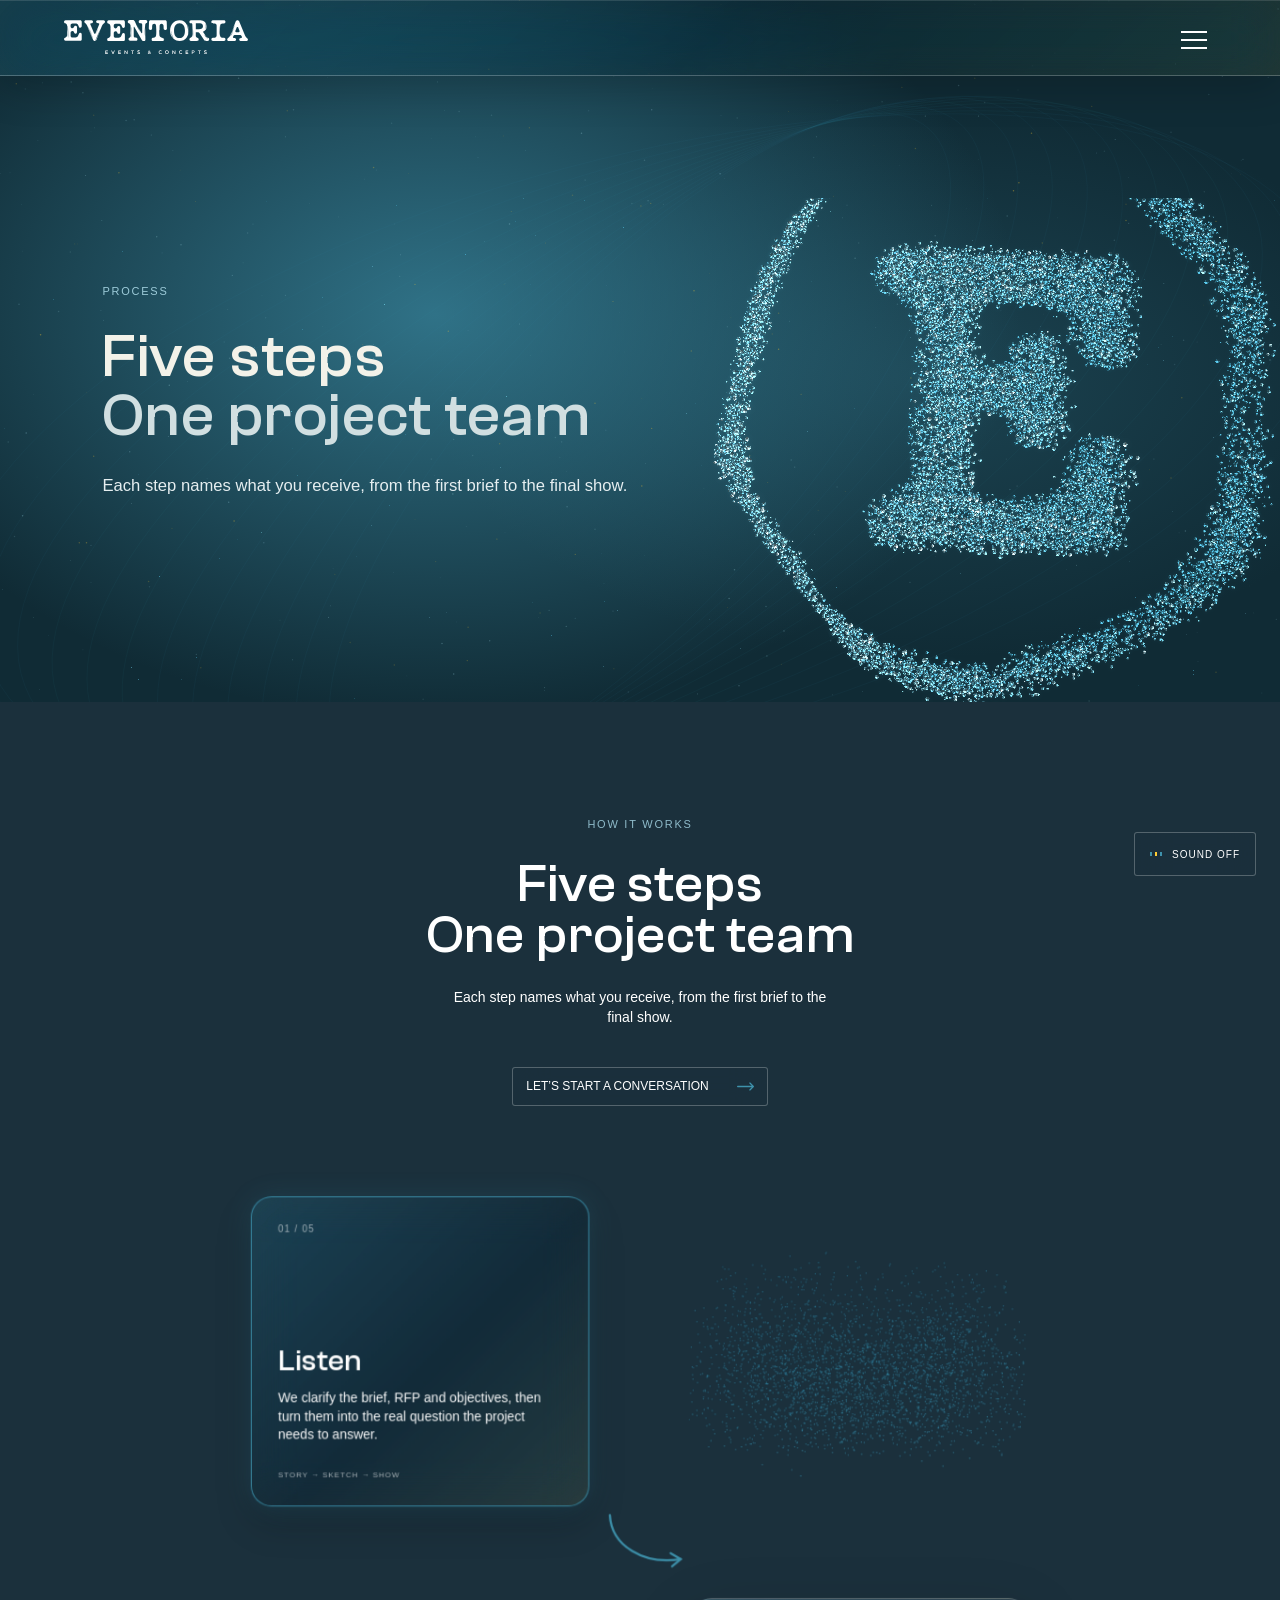
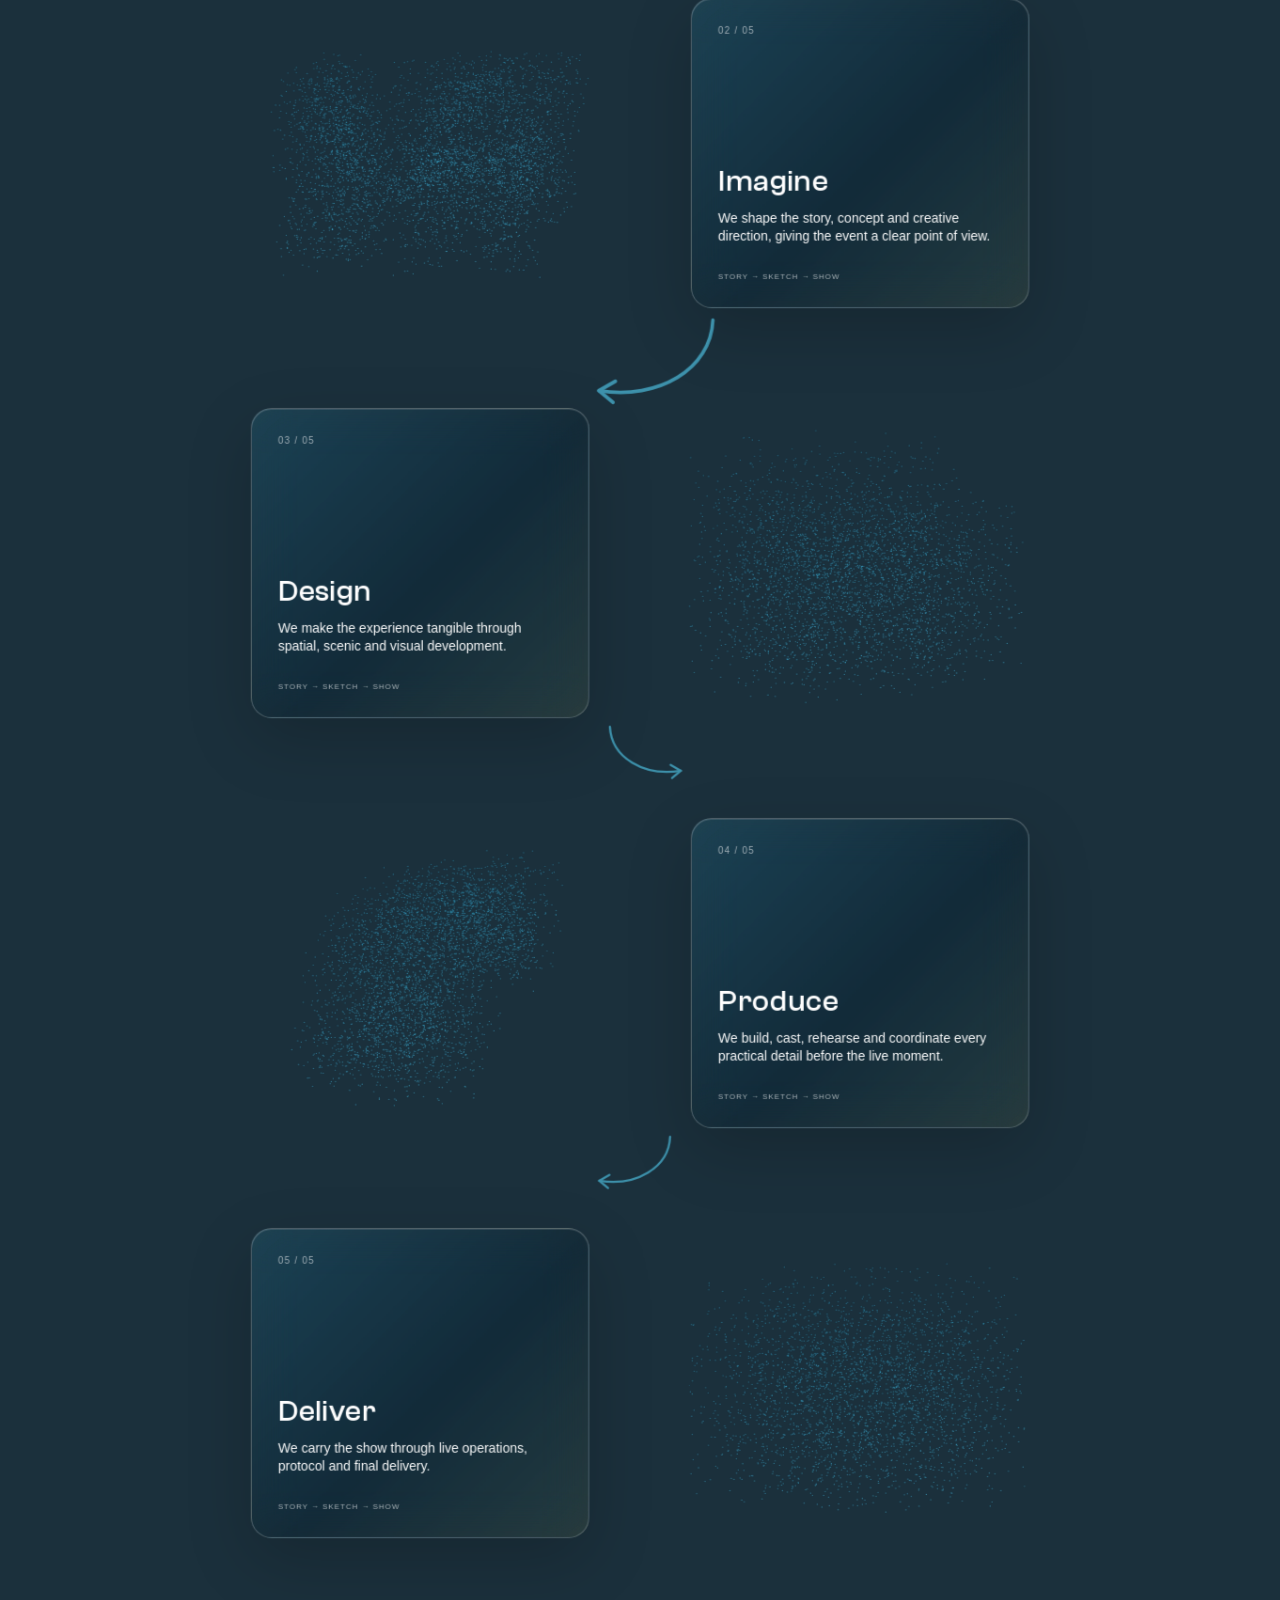
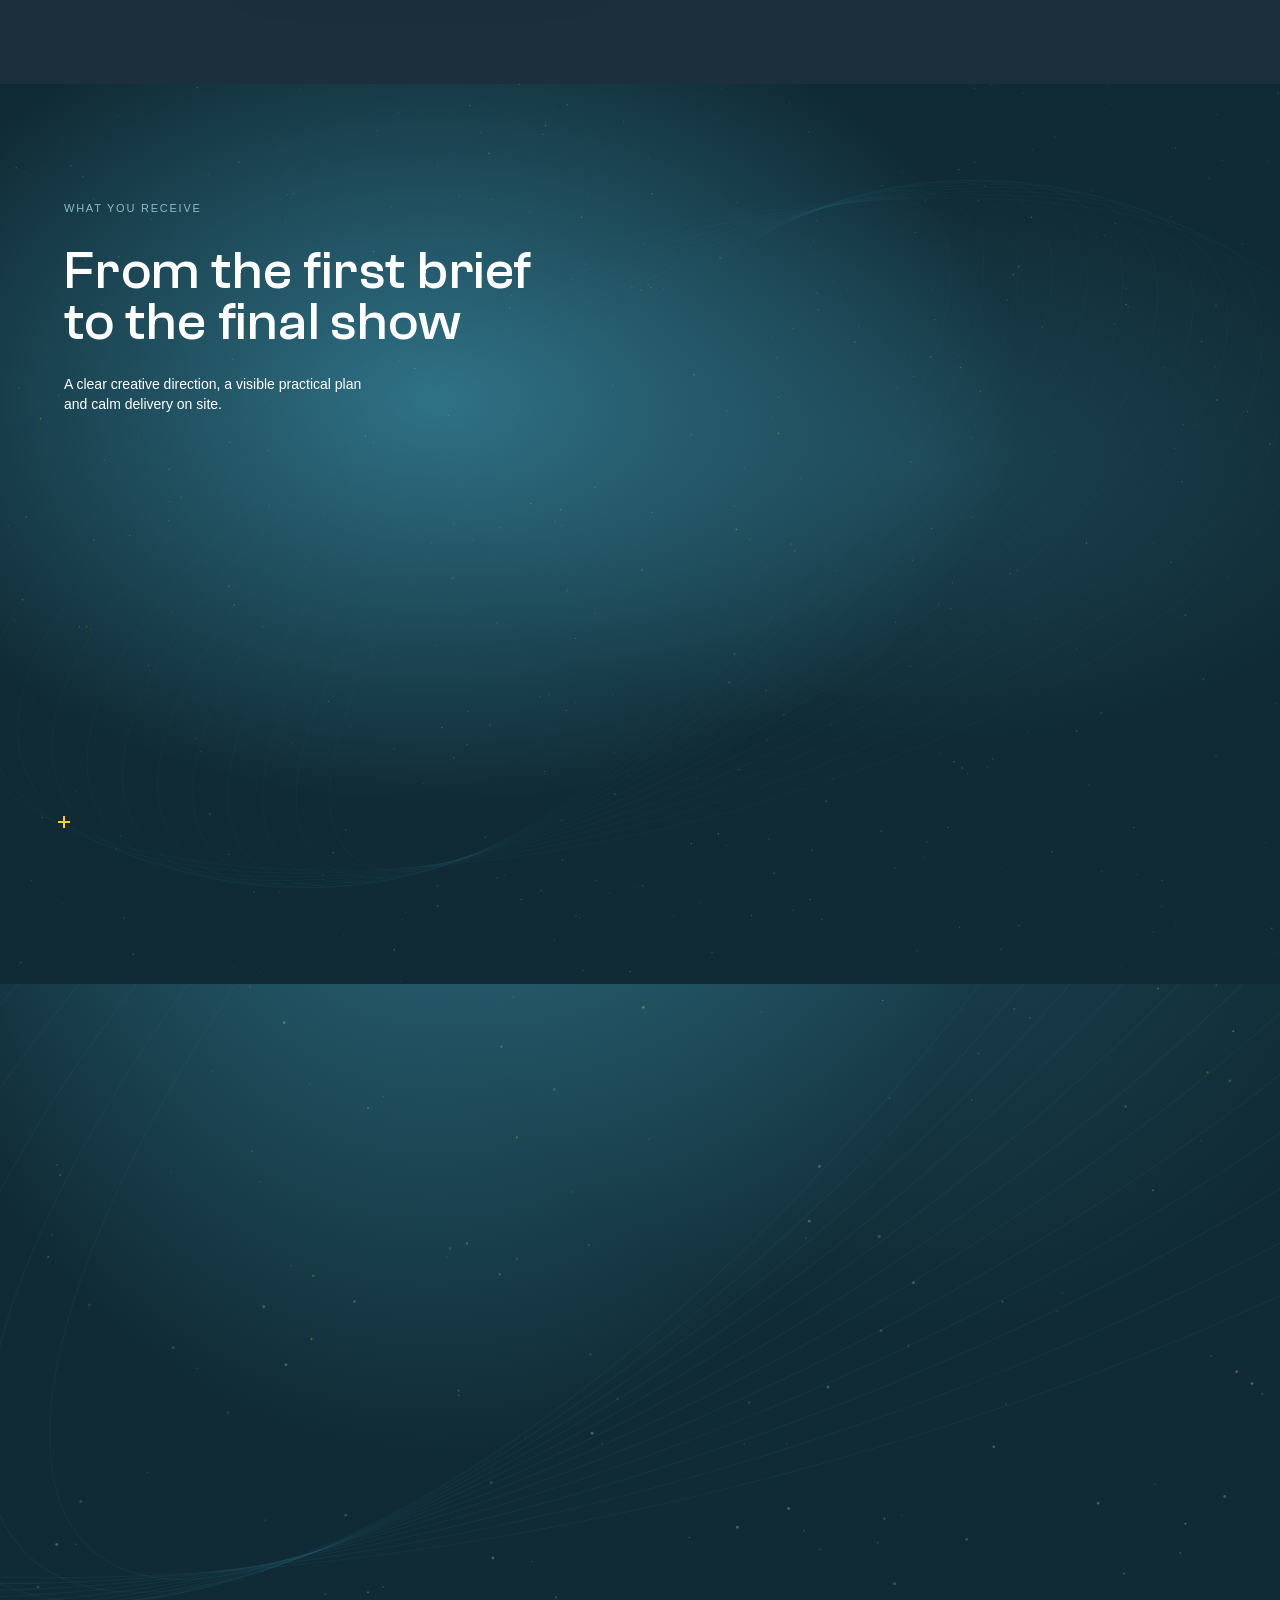
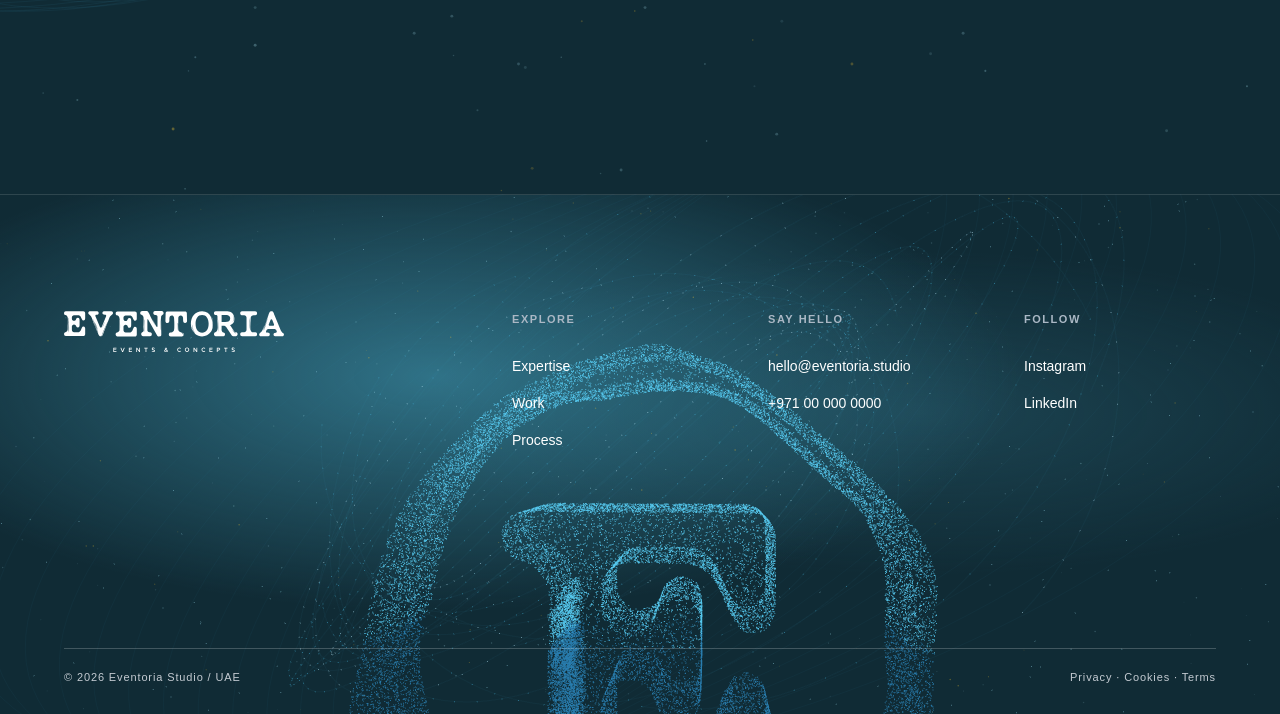
==== commit fc3ae941: "Speed up Process particle response" ====
--- a/concept-b/Process.html
+++ b/concept-b/Process.html
@@ -18,6 +18,6 @@
 <button class="sound-toggle" type="button" aria-pressed="false" aria-label="Turn sound on"><span class="sound-bars" aria-hidden="true"><i></i><i></i><i></i></span><span class="sound-label">SOUND OFF</span></button>
 <audio id="ambient-audio" src="assets/audio/emotion-main.mp3" loop preload="none"></audio>
 <script src="audio.js?v=inner-20261102-1"></script>
-<script src="process.js?v=timeline-1"></script><script src="process-particles.js?v=6"></script>
+<script src="process.js?v=timeline-1"></script><script src="process-particles.js?v=7"></script>
 <script src="banner-titles.js?v=1"></script>
 </body></html>
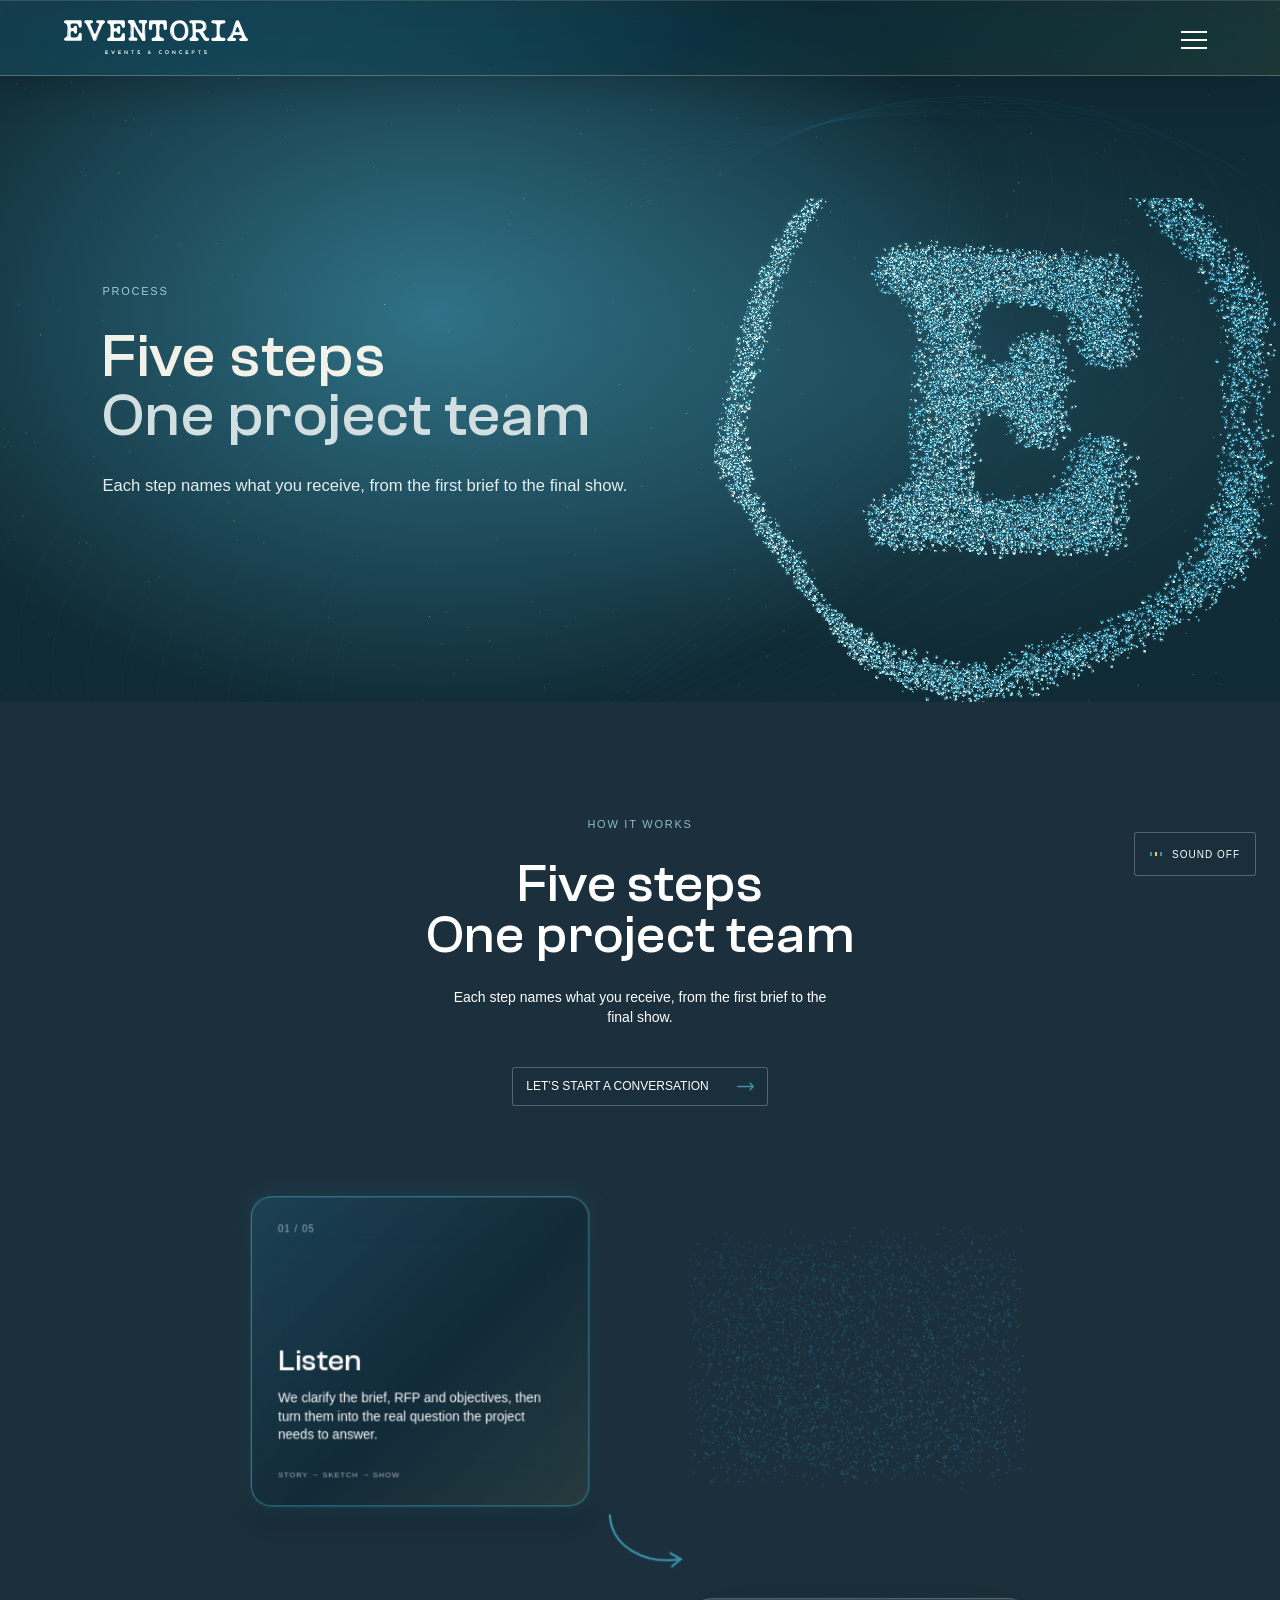
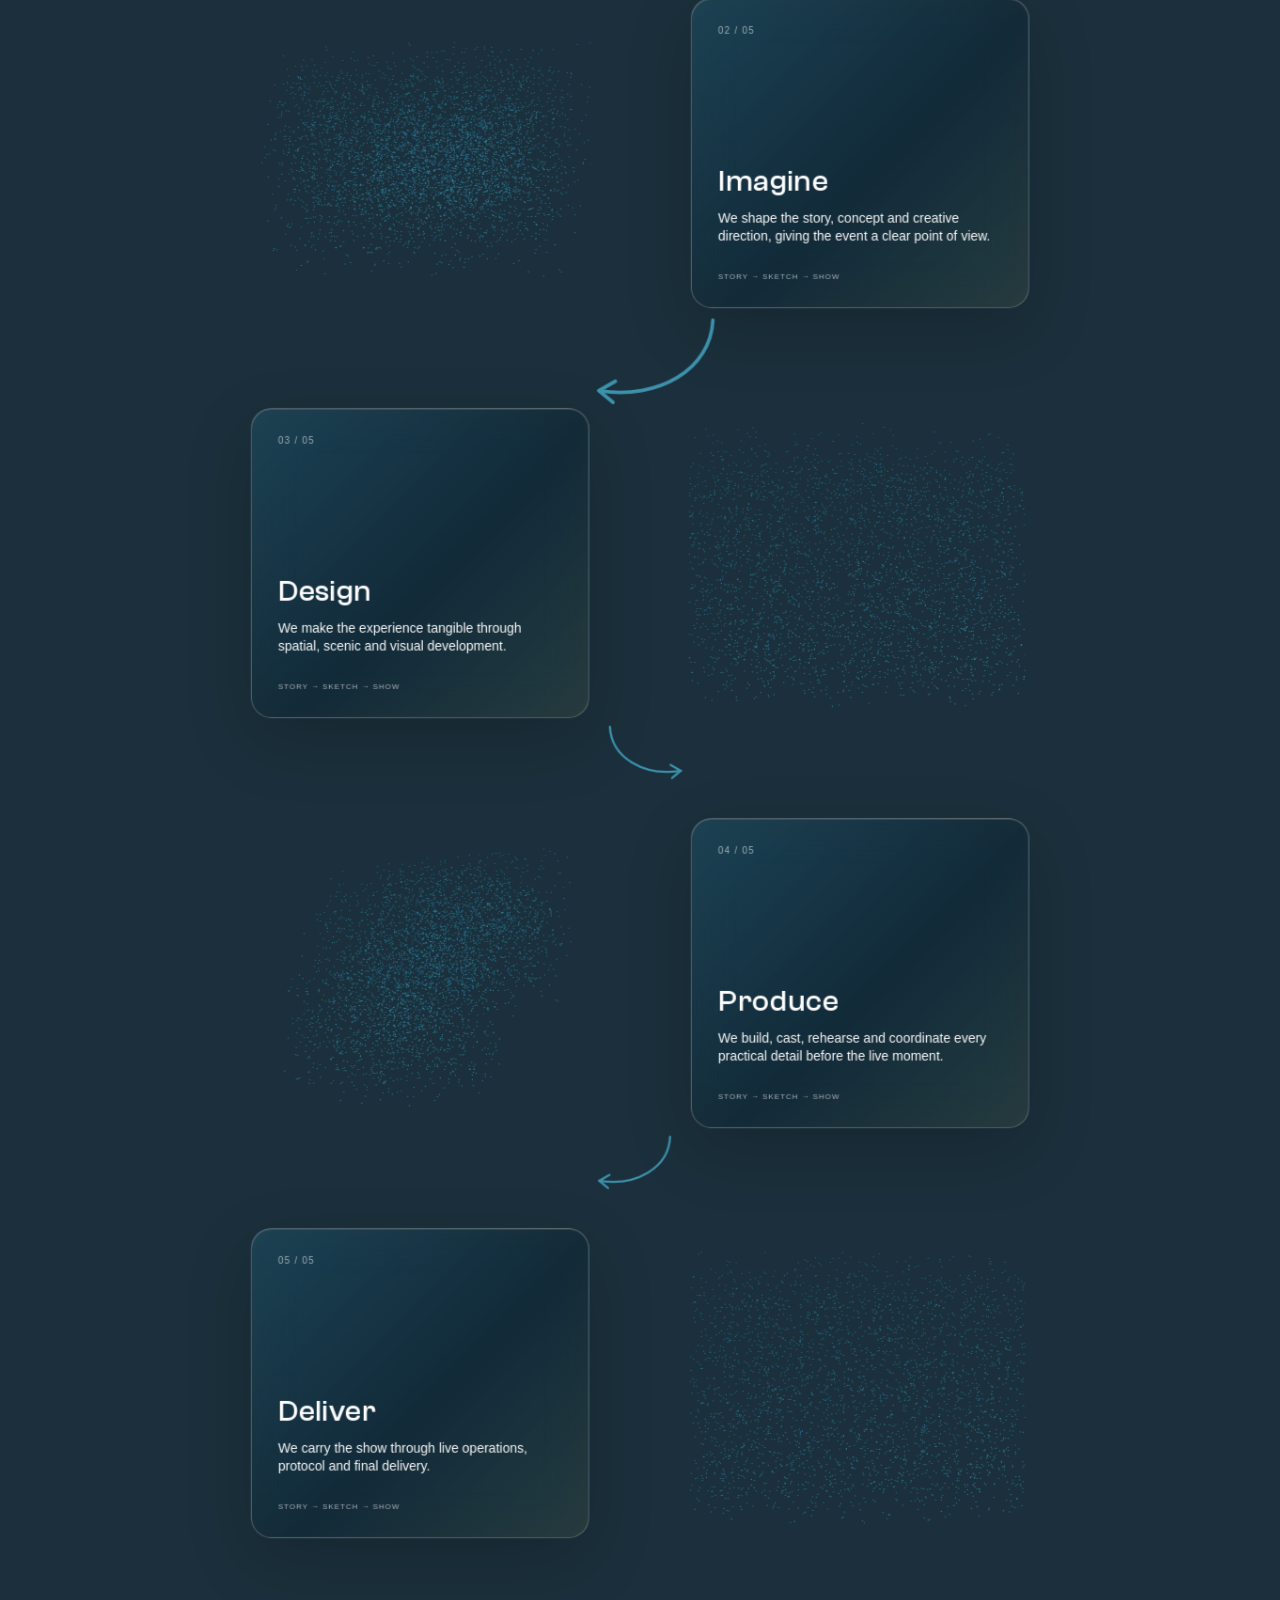
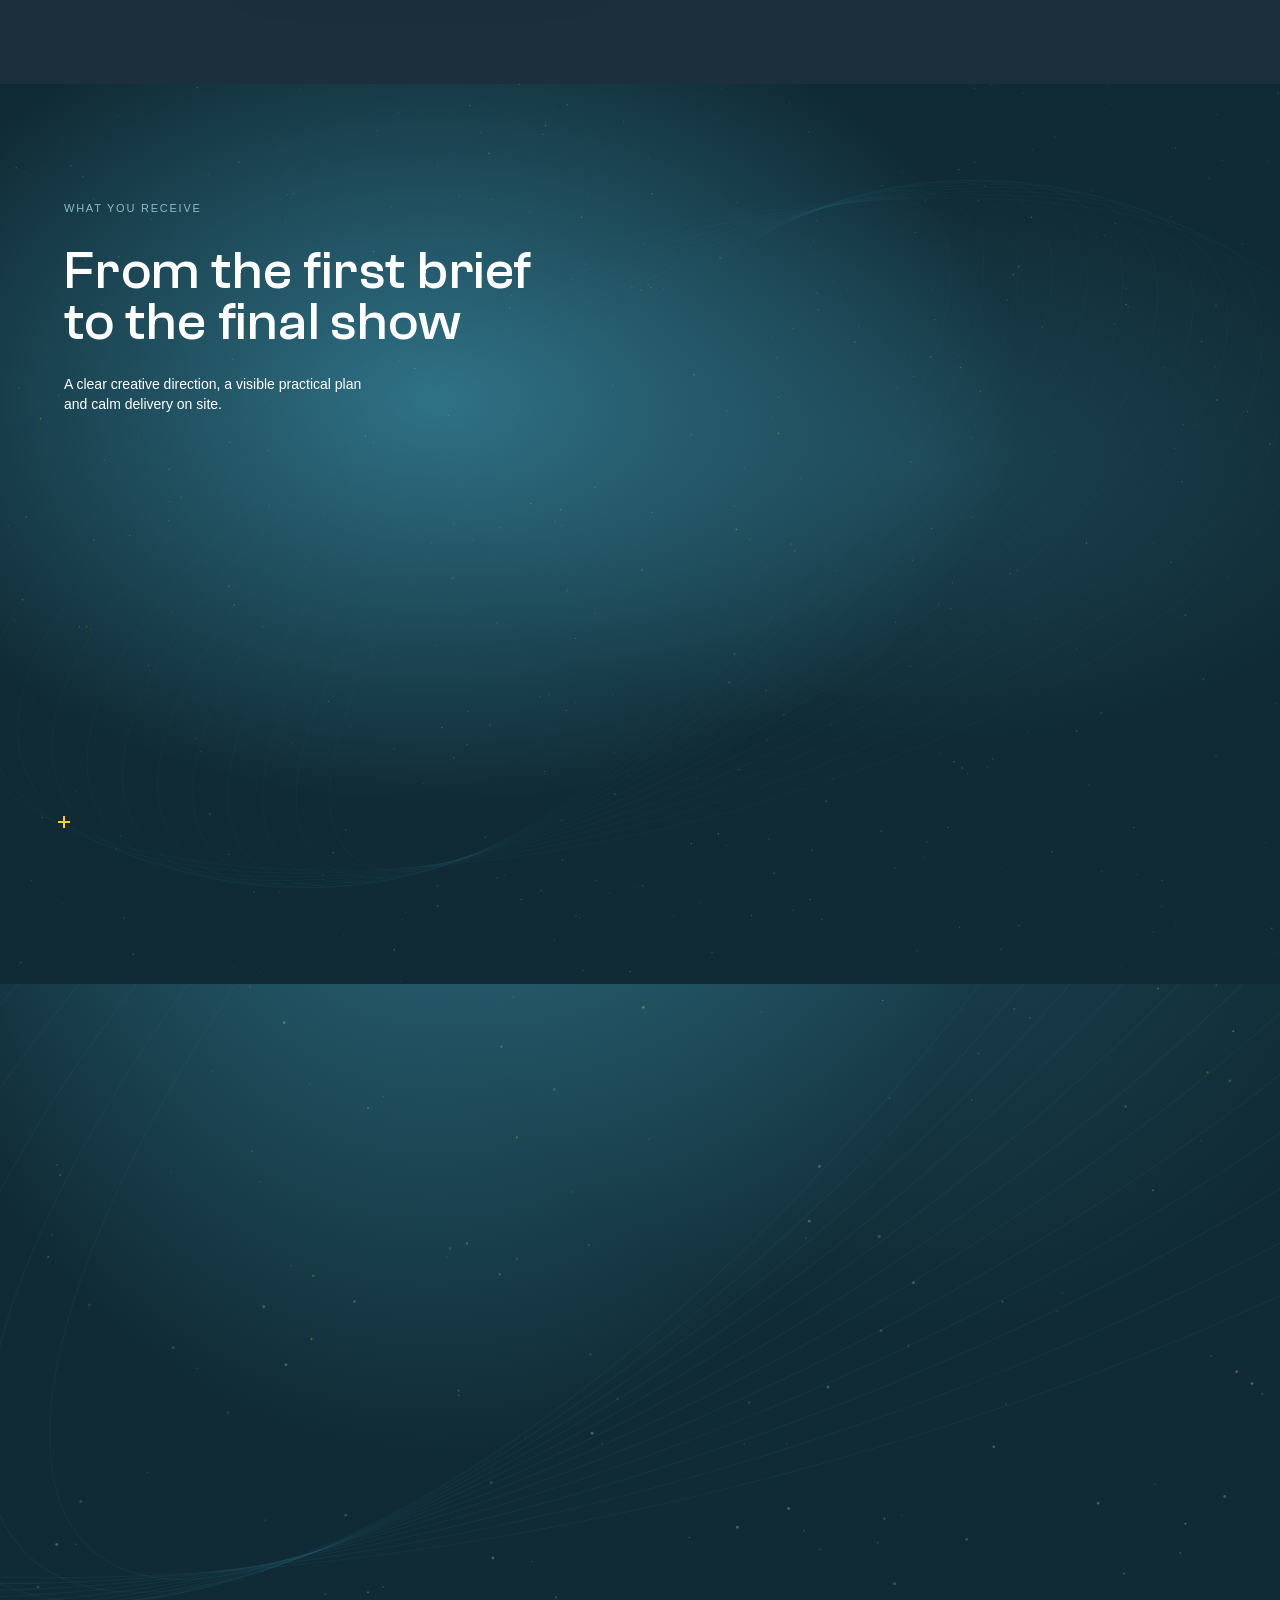
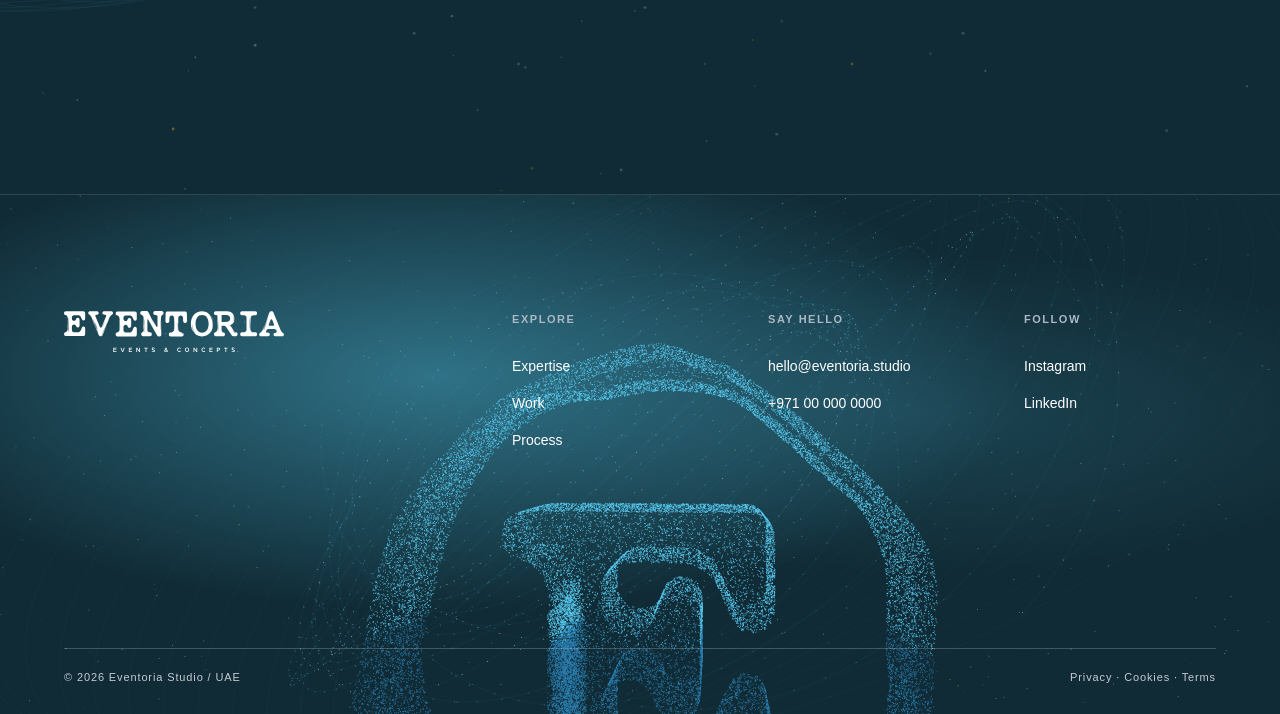
==== commit 19915879: "Share elastic particle movement across Process and Expertise" ====
--- a/concept-b/Process.html
+++ b/concept-b/Process.html
@@ -18,6 +18,6 @@
 <button class="sound-toggle" type="button" aria-pressed="false" aria-label="Turn sound on"><span class="sound-bars" aria-hidden="true"><i></i><i></i><i></i></span><span class="sound-label">SOUND OFF</span></button>
 <audio id="ambient-audio" src="assets/audio/emotion-main.mp3" loop preload="none"></audio>
 <script src="audio.js?v=inner-20261102-1"></script>
-<script src="process.js?v=timeline-1"></script><script src="process-particles.js?v=7"></script>
+<script src="process.js?v=timeline-1"></script><script src="particle-spring.js?v=1"></script><script src="process-particles.js?v=8"></script>
 <script src="banner-titles.js?v=1"></script>
 </body></html>
--- a/concept-b/styles.css
+++ b/concept-b/styles.css
@@ -2205,3 +2205,14 @@
 }
 
 
+
+/* Keep Expertise particle illustrations on the page background. */
+body.expertise-page .expertise-split-visual::before,
+body.expertise-page .expertise-split-visual::after,
+body.expertise-page .expertise-split-layout .expertise-content-card::before {
+  background: none !important;
+}
+body.expertise-page .expertise-illustration-particles,
+body.expertise-page .expertise-card-particle {
+  pointer-events: auto;
+}
